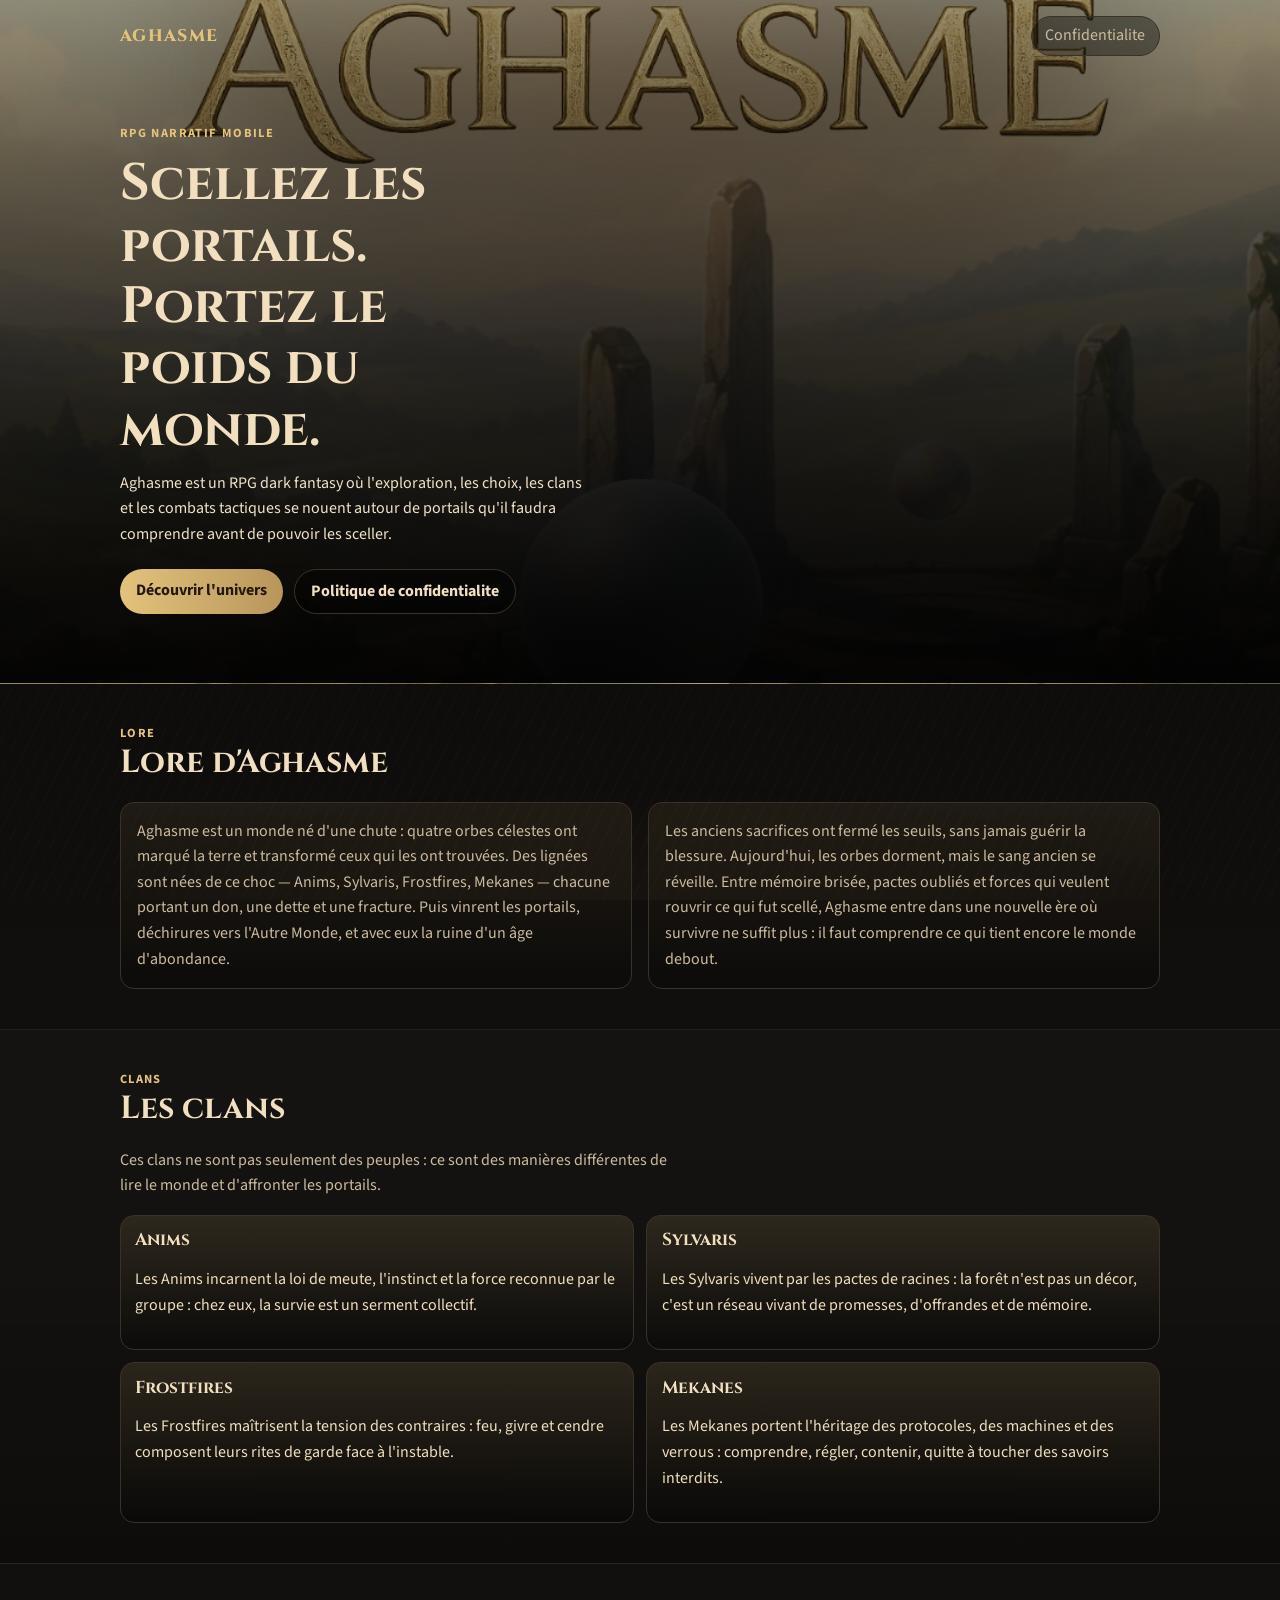
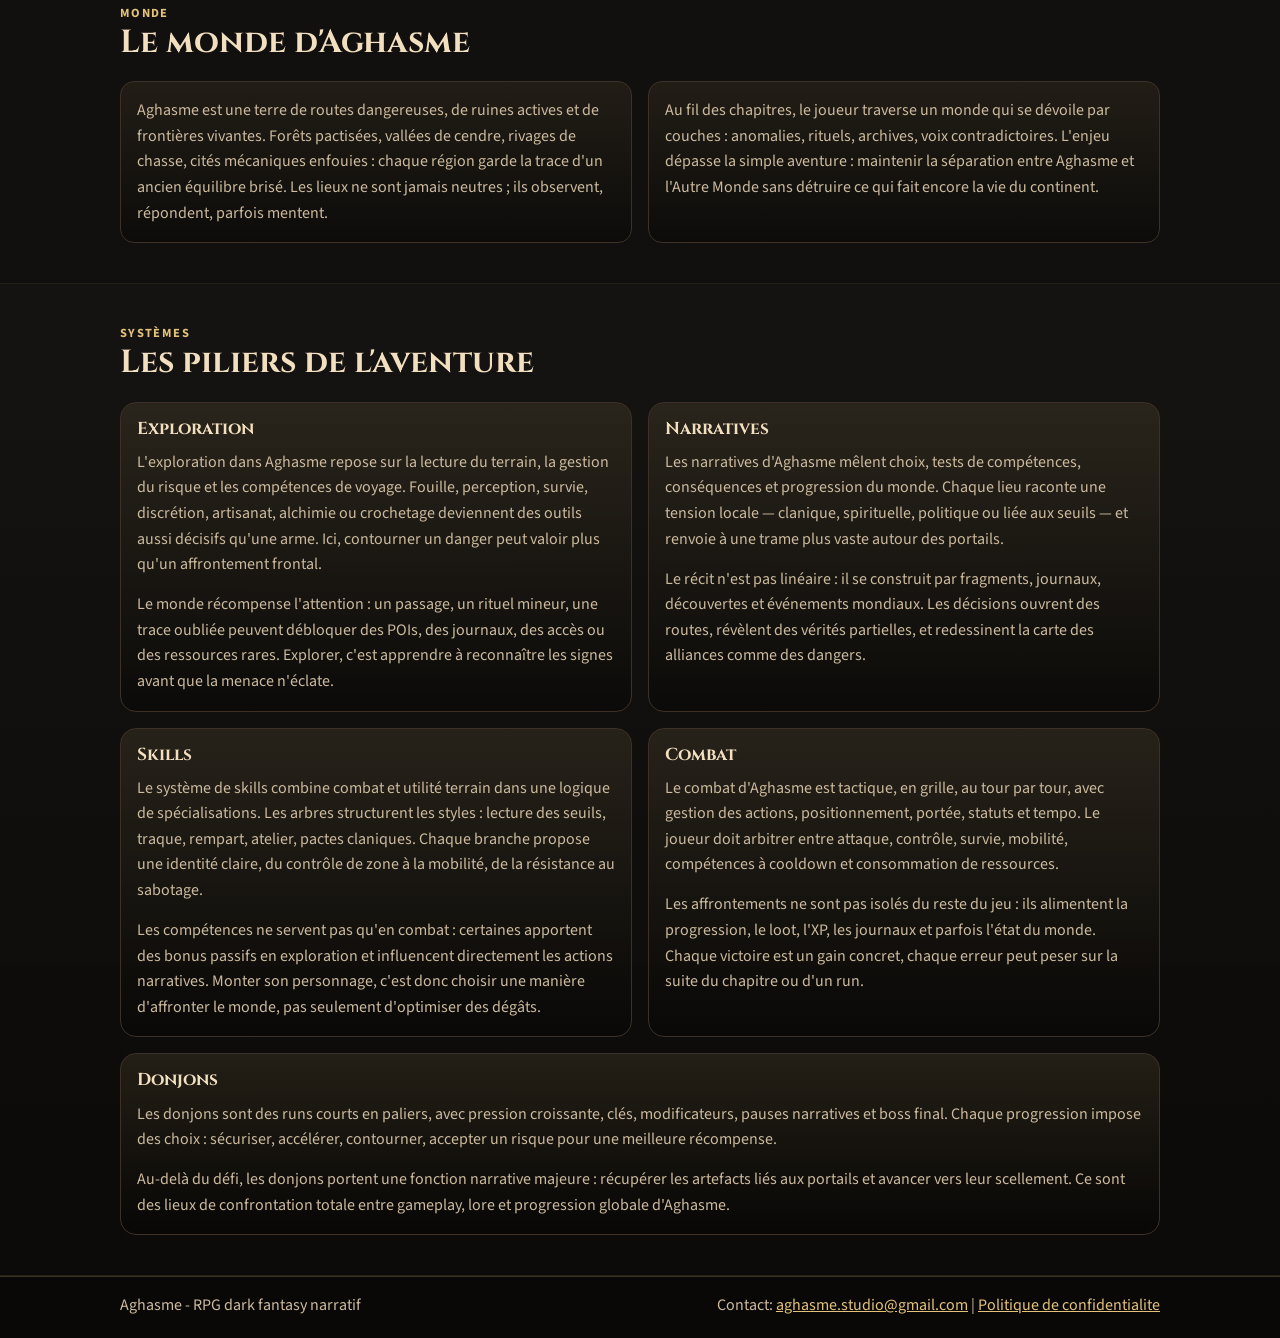
==== index.html @ 6c61577e "Integrate provided homepage lore" ====
<!doctype html>
<html lang="fr">
  <head>
    <meta charset="UTF-8" />
    <meta name="viewport" content="width=device-width, initial-scale=1.0" />
    <title>Aghasme - RPG dark fantasy narratif</title>
    <meta
      name="description"
      content="Aghasme est un RPG narratif dark fantasy sur mobile: exploration, combats tactiques, lore, donjons et portails a sceller."
    />
    <link rel="preconnect" href="https://fonts.googleapis.com" />
    <link rel="preconnect" href="https://fonts.gstatic.com" crossorigin />
    <link
      href="https://fonts.googleapis.com/css2?family=Cinzel:wght@500;700;800&family=Source+Sans+3:wght@400;600;700&display=swap"
      rel="stylesheet"
    />
    <link rel="stylesheet" href="./style.css" />
  </head>
  <body>
    <header class="hero">
      <div class="hero-overlay"></div>
      <nav class="top-nav wrapper">
        <a class="brand" href="./index.html">AGHASME</a>
        <a class="nav-link" href="./privacy.html">Confidentialite</a>
      </nav>

      <section class="hero-content wrapper">
        <p class="eyebrow">RPG narratif mobile</p>
        <h1>Scellez les portails. Portez le poids du monde.</h1>
        <p class="lead">
          Aghasme est un RPG dark fantasy où l'exploration, les choix, les clans et les combats
          tactiques se nouent autour de portails qu'il faudra comprendre avant de pouvoir les
          sceller.
        </p>
        <div class="hero-actions">
          <a class="btn btn-primary" href="#lore">Découvrir l'univers</a>
          <a class="btn btn-ghost" href="./privacy.html">Politique de confidentialite</a>
        </div>
      </section>
    </header>

    <main>
      <section class="section wrapper" id="lore">
        <div class="section-head">
          <p class="eyebrow">Lore</p>
          <h2>Lore d'Aghasme</h2>
        </div>
        <div class="prose-grid">
          <p>
            Aghasme est un monde né d'une chute : quatre orbes célestes ont marqué la terre et
            transformé ceux qui les ont trouvées. Des lignées sont nées de ce choc — Anims,
            Sylvaris, Frostfires, Mekanes — chacune portant un don, une dette et une fracture.
            Puis vinrent les portails, déchirures vers l'Autre Monde, et avec eux la ruine d'un
            âge d'abondance.
          </p>
          <p>
            Les anciens sacrifices ont fermé les seuils, sans jamais guérir la blessure.
            Aujourd'hui, les orbes dorment, mais le sang ancien se réveille. Entre mémoire brisée,
            pactes oubliés et forces qui veulent rouvrir ce qui fut scellé, Aghasme entre dans une
            nouvelle ère où survivre ne suffit plus : il faut comprendre ce qui tient encore le
            monde debout.
          </p>
        </div>
      </section>

      <section class="section section-alt">
        <div class="wrapper">
          <div class="section-head">
            <p class="eyebrow">Clans</p>
            <h2>Les clans</h2>
          </div>
          <p class="section-intro">
            Ces clans ne sont pas seulement des peuples : ce sont des manières différentes de lire
            le monde et d'affronter les portails.
          </p>
          <div class="lore-grid">
            <article>
              <h3>Anims</h3>
              <p>
                Les Anims incarnent la loi de meute, l'instinct et la force reconnue par le groupe
                : chez eux, la survie est un serment collectif.
              </p>
            </article>
            <article>
              <h3>Sylvaris</h3>
              <p>
                Les Sylvaris vivent par les pactes de racines : la forêt n'est pas un décor, c'est
                un réseau vivant de promesses, d'offrandes et de mémoire.
              </p>
            </article>
            <article>
              <h3>Frostfires</h3>
              <p>
                Les Frostfires maîtrisent la tension des contraires : feu, givre et cendre
                composent leurs rites de garde face à l'instable.
              </p>
            </article>
            <article>
              <h3>Mekanes</h3>
              <p>
                Les Mekanes portent l'héritage des protocoles, des machines et des verrous :
                comprendre, régler, contenir, quitte à toucher des savoirs interdits.
              </p>
            </article>
          </div>
        </div>
      </section>

      <section class="section wrapper">
        <div class="section-head">
          <p class="eyebrow">Monde</p>
          <h2>Le monde d'Aghasme</h2>
        </div>
        <div class="prose-grid">
          <p>
            Aghasme est une terre de routes dangereuses, de ruines actives et de frontières
            vivantes. Forêts pactisées, vallées de cendre, rivages de chasse, cités mécaniques
            enfouies : chaque région garde la trace d'un ancien équilibre brisé. Les lieux ne sont
            jamais neutres ; ils observent, répondent, parfois mentent.
          </p>
          <p>
            Au fil des chapitres, le joueur traverse un monde qui se dévoile par couches :
            anomalies, rituels, archives, voix contradictoires. L'enjeu dépasse la simple
            aventure : maintenir la séparation entre Aghasme et l'Autre Monde sans détruire ce qui
            fait encore la vie du continent.
          </p>
        </div>
      </section>

      <section class="section section-alt">
        <div class="wrapper">
          <div class="section-head">
            <p class="eyebrow">Systèmes</p>
            <h2>Les piliers de l'aventure</h2>
          </div>
          <div class="feature-grid">
            <article class="feature-card">
              <h3>Exploration</h3>
              <p>
                L'exploration dans Aghasme repose sur la lecture du terrain, la gestion du risque
                et les compétences de voyage. Fouille, perception, survie, discrétion, artisanat,
                alchimie ou crochetage deviennent des outils aussi décisifs qu'une arme. Ici,
                contourner un danger peut valoir plus qu'un affrontement frontal.
              </p>
              <p>
                Le monde récompense l'attention : un passage, un rituel mineur, une trace oubliée
                peuvent débloquer des POIs, des journaux, des accès ou des ressources rares.
                Explorer, c'est apprendre à reconnaître les signes avant que la menace n'éclate.
              </p>
            </article>
            <article class="feature-card">
              <h3>Narratives</h3>
              <p>
                Les narratives d'Aghasme mêlent choix, tests de compétences, conséquences et
                progression du monde. Chaque lieu raconte une tension locale — clanique,
                spirituelle, politique ou liée aux seuils — et renvoie à une trame plus vaste
                autour des portails.
              </p>
              <p>
                Le récit n'est pas linéaire : il se construit par fragments, journaux, découvertes
                et événements mondiaux. Les décisions ouvrent des routes, révèlent des vérités
                partielles, et redessinent la carte des alliances comme des dangers.
              </p>
            </article>
            <article class="feature-card">
              <h3>Skills</h3>
              <p>
                Le système de skills combine combat et utilité terrain dans une logique de
                spécialisations. Les arbres structurent les styles : lecture des seuils, traque,
                rempart, atelier, pactes claniques. Chaque branche propose une identité claire, du
                contrôle de zone à la mobilité, de la résistance au sabotage.
              </p>
              <p>
                Les compétences ne servent pas qu'en combat : certaines apportent des bonus passifs
                en exploration et influencent directement les actions narratives. Monter son
                personnage, c'est donc choisir une manière d'affronter le monde, pas seulement
                d'optimiser des dégâts.
              </p>
            </article>
            <article class="feature-card">
              <h3>Combat</h3>
              <p>
                Le combat d'Aghasme est tactique, en grille, au tour par tour, avec gestion des
                actions, positionnement, portée, statuts et tempo. Le joueur doit arbitrer entre
                attaque, contrôle, survie, mobilité, compétences à cooldown et consommation de
                ressources.
              </p>
              <p>
                Les affrontements ne sont pas isolés du reste du jeu : ils alimentent la
                progression, le loot, l'XP, les journaux et parfois l'état du monde. Chaque
                victoire est un gain concret, chaque erreur peut peser sur la suite du chapitre ou
                d'un run.
              </p>
            </article>
            <article class="feature-card feature-card-wide">
              <h3>Donjons</h3>
              <p>
                Les donjons sont des runs courts en paliers, avec pression croissante, clés,
                modificateurs, pauses narratives et boss final. Chaque progression impose des choix
                : sécuriser, accélérer, contourner, accepter un risque pour une meilleure
                récompense.
              </p>
              <p>
                Au-delà du défi, les donjons portent une fonction narrative majeure : récupérer les
                artefacts liés aux portails et avancer vers leur scellement. Ce sont des lieux de
                confrontation totale entre gameplay, lore et progression globale d'Aghasme.
              </p>
            </article>
          </div>
        </div>
      </section>
    </main>

    <footer class="footer">
      <div class="wrapper footer-content">
        <p>Aghasme - RPG dark fantasy narratif</p>
        <p>
          Contact: <a href="mailto:aghasme.studio@gmail.com">aghasme.studio@gmail.com</a>
          <span aria-hidden="true"> | </span>
          <a href="./privacy.html">Politique de confidentialite</a>
        </p>
      </div>
    </footer>
  </body>
</html>
---- style.css ----
:root {
  --bg: #080706;
  --bg-soft: #13110f;
  --bg-deep: #0f0d0b;
  --surface: #171411;
  --line: #3d3127;
  --text: #f2dfbf;
  --text-soft: #ccbb9f;
  --gold: #e3c27b;
  --gold-soft: #b8965b;
  --border-parchment: #8a7150;
  --legal-link: #5d4227;
  --parchment: #e6d2ac;
  --parchment-ink: #281f16;
  --maxw: 1040px;
}

* {
  box-sizing: border-box;
}

html,
body {
  margin: 0;
  padding: 0;
}

body {
  font-family: "Source Sans 3", "Segoe UI", sans-serif;
  color: var(--text);
  background: linear-gradient(180deg, var(--bg) 0%, var(--bg-soft) 42%, var(--bg-deep) 100%);
  line-height: 1.6;
}

body::before {
  content: "";
  position: fixed;
  inset: 0;
  z-index: -1;
  background:
    radial-gradient(900px 420px at 10% -10%, rgba(227, 194, 123, 0.13), transparent 60%),
    radial-gradient(1200px 500px at 50% 120%, rgba(112, 79, 44, 0.2), transparent 60%),
    repeating-linear-gradient(
      116deg,
      rgba(255, 255, 255, 0.018) 0,
      rgba(255, 255, 255, 0.018) 1px,
      transparent 1px,
      transparent 13px
    );
}

.wrapper {
  width: min(var(--maxw), calc(100% - 2rem));
  margin: 0 auto;
}

.hero {
  position: relative;
  min-height: 76vh;
  display: grid;
  align-content: start;
  overflow: hidden;
  border-bottom: 1px solid rgba(227, 194, 123, 0.22);
  background-color: var(--bg-soft);
  background:
    linear-gradient(180deg, rgba(4, 3, 3, 0.36), rgba(8, 6, 5, 0.9)),
    url("./assets/welcome.jpg") center / cover no-repeat;
}

.hero-overlay {
  position: absolute;
  inset: 0;
  pointer-events: none;
  background: linear-gradient(180deg, rgba(0, 0, 0, 0.05), rgba(0, 0, 0, 0.82));
}

.top-nav {
  position: relative;
  z-index: 1;
  display: flex;
  justify-content: space-between;
  align-items: center;
  padding: 1rem 0;
}

.brand {
  font-family: "Cinzel", Georgia, serif;
  font-weight: 800;
  letter-spacing: 0.08em;
  color: var(--gold);
  text-decoration: none;
  font-size: 1.05rem;
}

.nav-link {
  color: var(--text-soft);
  text-decoration: none;
  border: 1px solid var(--line);
  border-radius: 999px;
  padding: 0.4rem 0.85rem;
  background: rgba(0, 0, 0, 0.36);
}

.nav-link:hover {
  border-color: var(--gold-soft);
  color: var(--text);
}

.hero-content {
  position: relative;
  z-index: 1;
  padding: 3.2rem 0 4rem;
  animation: rise 620ms ease-out both;
}

.eyebrow {
  margin: 0;
  text-transform: uppercase;
  letter-spacing: 0.11em;
  font-weight: 700;
  color: var(--gold);
  font-size: 0.78rem;
}

h1,
h2,
h3 {
  font-family: "Cinzel", Georgia, serif;
  line-height: 1.2;
  margin: 0 0 0.65rem;
}

h1 {
  margin-top: 0.6rem;
  font-size: clamp(1.8rem, 5.2vw, 3.2rem);
  max-width: 13ch;
}

h2 {
  font-size: clamp(1.25rem, 3.5vw, 2rem);
}

h3 {
  font-size: 1.08rem;
}

.lead {
  color: #f1e2c8;
  max-width: 58ch;
  margin: 0;
}

.hero-actions {
  margin-top: 1.35rem;
  display: flex;
  flex-wrap: wrap;
  gap: 0.7rem;
}

.btn {
  display: inline-block;
  text-decoration: none;
  border-radius: 999px;
  padding: 0.55rem 1rem;
  font-weight: 700;
}

.btn-primary {
  background: linear-gradient(90deg, var(--gold), var(--gold-soft));
  color: #23180d;
}

.btn-ghost {
  border: 1px solid var(--line);
  color: var(--text);
  background: rgba(0, 0, 0, 0.38);
}

.section {
  padding: 2.5rem 0;
}

.section-alt {
  background: linear-gradient(180deg, rgba(255, 255, 255, 0.02), rgba(0, 0, 0, 0.2));
  border-block: 1px solid rgba(227, 194, 123, 0.1);
}

.section-head {
  margin-bottom: 1.2rem;
}

.section-intro,
.prose-grid p,
.feature-card p,
.single-text {
  margin: 0;
  color: var(--text-soft);
}

.section-intro {
  max-width: 70ch;
  margin-bottom: 1rem;
}

.prose-grid {
  display: grid;
  grid-template-columns: repeat(2, minmax(0, 1fr));
  gap: 1rem;
}

.prose-grid p {
  border: 1px solid var(--line);
  border-radius: 14px;
  background: linear-gradient(180deg, rgba(227, 194, 123, 0.08), rgba(0, 0, 0, 0.24));
  padding: 1rem;
}

.cards {
  display: grid;
  grid-template-columns: repeat(2, minmax(0, 1fr));
  gap: 0.8rem;
}

.card {
  border: 1px solid var(--border-parchment);
  border-radius: 14px;
  background: linear-gradient(180deg, #efdfbe 0%, #dcc59f 100%);
  color: var(--parchment-ink);
  padding: 0.9rem;
  box-shadow: 0 9px 22px rgba(0, 0, 0, 0.35);
}

.card h3 {
  color: #2d2218;
}

.card p {
  margin: 0;
  color: #3f3023;
}

.card-media {
  width: 100%;
  height: 190px;
  object-fit: cover;
  border-radius: 10px;
  margin-bottom: 0.8rem;
  border: 1px solid rgba(70, 45, 24, 0.42);
  background: #1b1714;
}

.icon-frame {
  object-fit: contain;
  padding: 1.2rem;
}

.lore-grid {
  display: grid;
  grid-template-columns: repeat(2, minmax(0, 1fr));
  gap: 0.8rem;
}

.lore-grid article {
  border: 1px solid var(--line);
  border-radius: 14px;
  background: linear-gradient(180deg, rgba(227, 194, 123, 0.12), rgba(0, 0, 0, 0.3));
  padding: 0.9rem;
}

.feature-grid {
  display: grid;
  grid-template-columns: repeat(2, minmax(0, 1fr));
  gap: 1rem;
}

.feature-card {
  border: 1px solid var(--line);
  border-radius: 16px;
  background: linear-gradient(180deg, rgba(227, 194, 123, 0.1), rgba(0, 0, 0, 0.32));
  padding: 1rem;
}

.feature-card p + p {
  margin-top: 0.9rem;
}

.feature-card-wide {
  grid-column: 1 / -1;
}

.footer {
  border-top: 1px solid rgba(227, 194, 123, 0.22);
  background: rgba(0, 0, 0, 0.38);
}

.footer-content {
  padding: 1rem 0 1.2rem;
  display: flex;
  justify-content: space-between;
  gap: 1rem;
  flex-wrap: wrap;
}

.footer p {
  margin: 0;
  color: var(--text-soft);
}

.footer a {
  color: var(--gold);
}

.small-header {
  border-bottom: 1px solid rgba(227, 194, 123, 0.22);
  background: rgba(0, 0, 0, 0.3);
}

.legal {
  padding: 2.2rem 0 3rem;
  max-width: 860px;
}

.legal h1 {
  max-width: none;
  margin-bottom: 0.25rem;
}

.legal-date {
  color: var(--text-soft);
  margin: 0 0 1.2rem;
}

.legal section {
  border: 1px solid var(--border-parchment);
  border-radius: 12px;
  background: linear-gradient(180deg, #efdfbe 0%, #dcc59f 100%);
  padding: 0.85rem 0.9rem;
  margin-bottom: 0.75rem;
}

.legal h2,
.legal p,
.legal li {
  color: var(--parchment-ink);
}

.legal a {
  color: var(--legal-link);
}

@keyframes rise {
  from {
    opacity: 0;
    transform: translateY(12px);
  }
  to {
    opacity: 1;
    transform: translateY(0);
  }
}

@media (max-width: 840px) {
  .cards,
  .lore-grid,
  .prose-grid,
  .feature-grid {
    grid-template-columns: 1fr;
  }

  .feature-card-wide {
    grid-column: auto;
  }

  .card-media {
    height: 220px;
  }
}
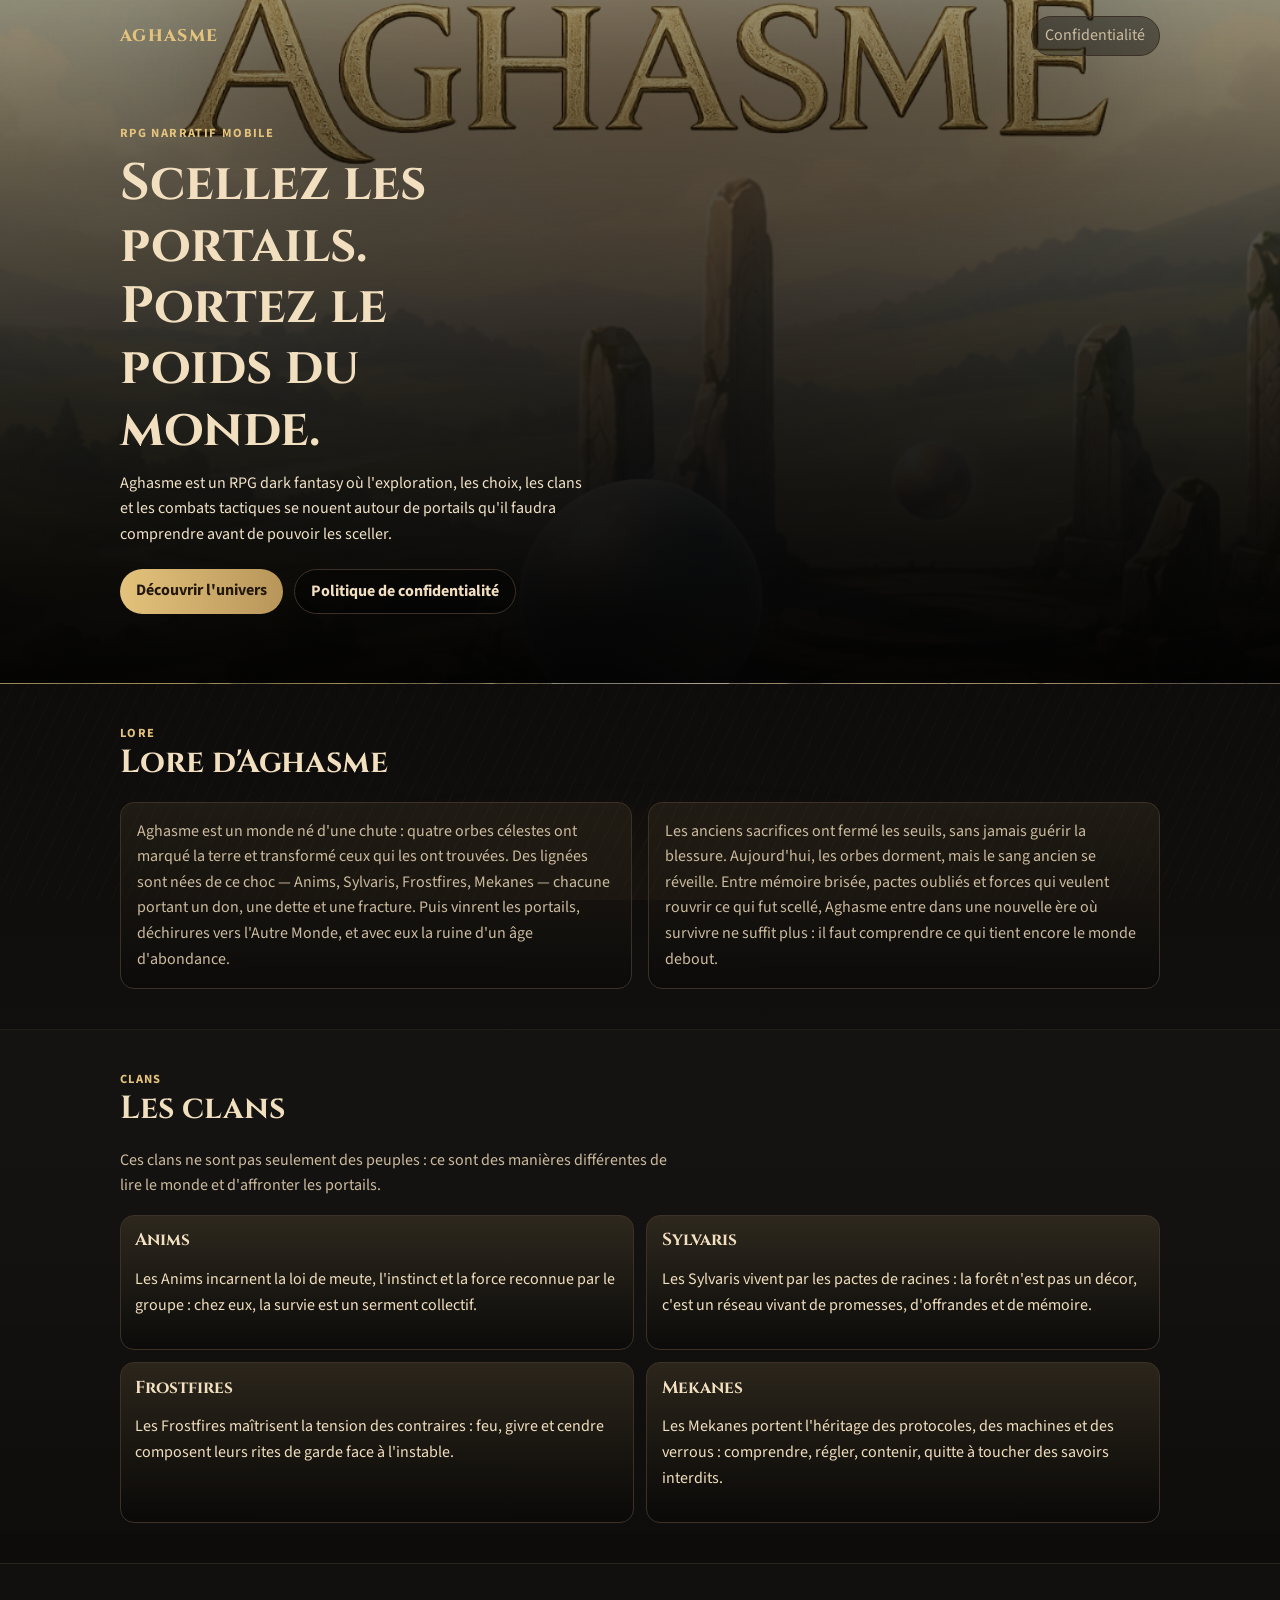
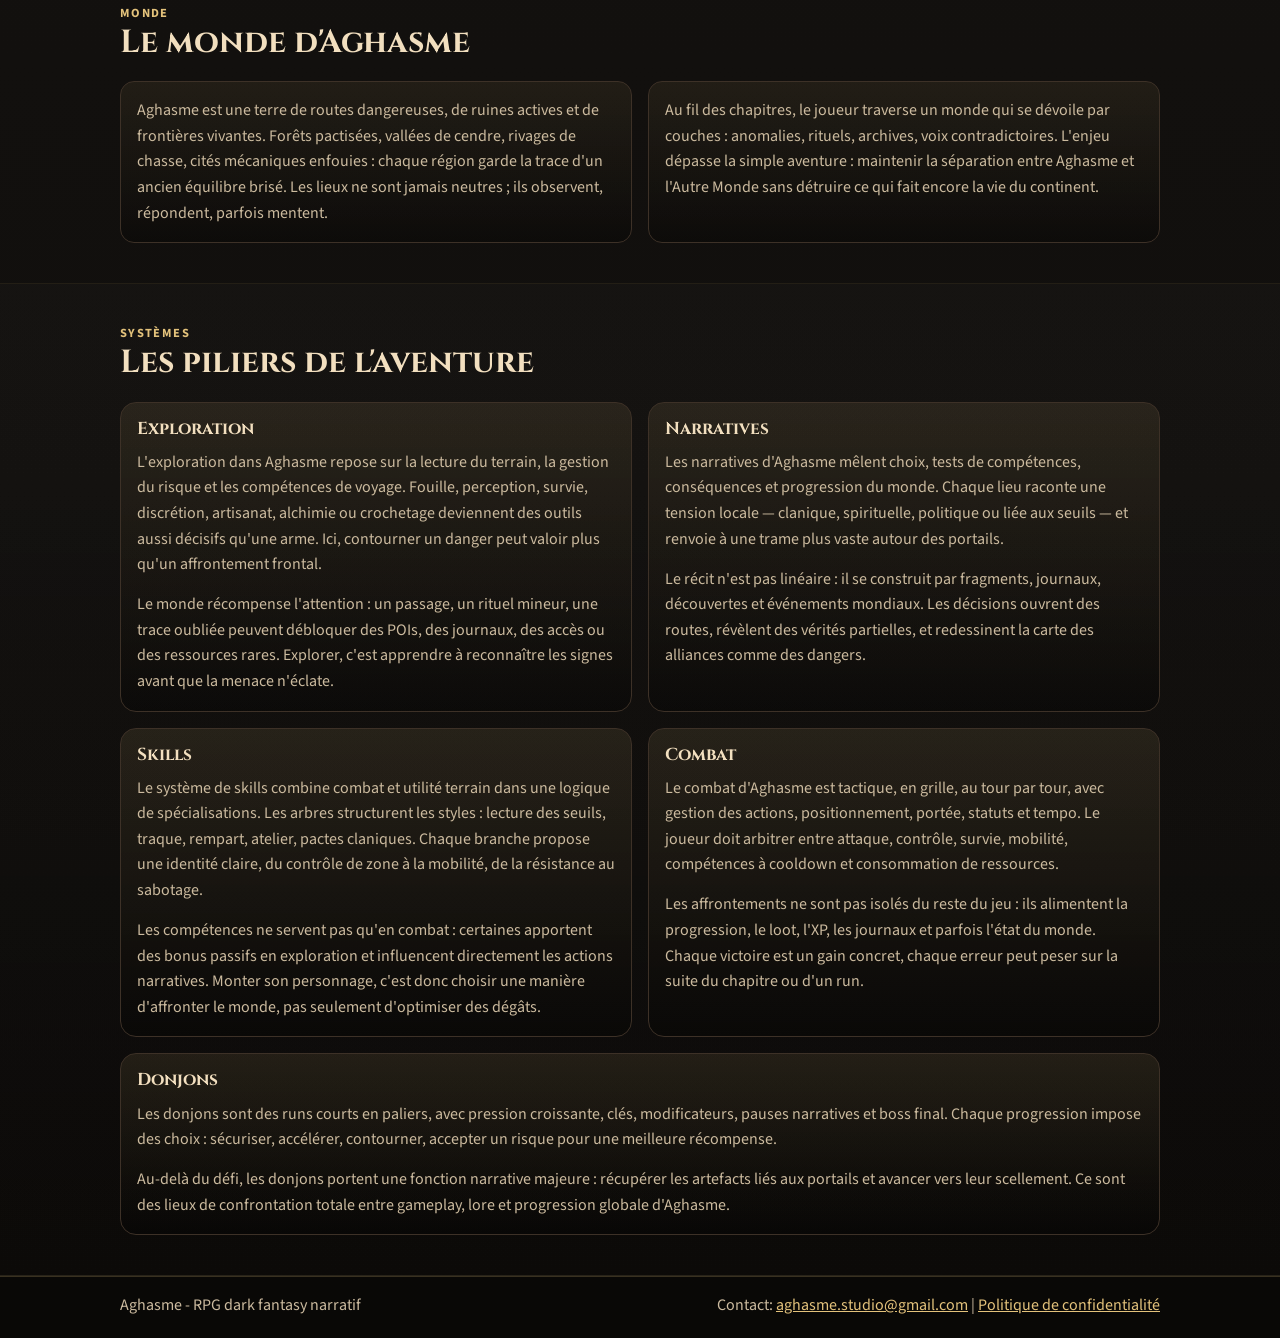
==== commit 913333a1: "Polish homepage French accents" ====
--- a/index.html
+++ b/index.html
@@ -21,7 +21,7 @@
       <div class="hero-overlay"></div>
       <nav class="top-nav wrapper">
         <a class="brand" href="./index.html">AGHASME</a>
-        <a class="nav-link" href="./privacy.html">Confidentialite</a>
+        <a class="nav-link" href="./privacy.html">Confidentialité</a>
       </nav>
 
       <section class="hero-content wrapper">
@@ -34,7 +34,7 @@
         </p>
         <div class="hero-actions">
           <a class="btn btn-primary" href="#lore">Découvrir l'univers</a>
-          <a class="btn btn-ghost" href="./privacy.html">Politique de confidentialite</a>
+          <a class="btn btn-ghost" href="./privacy.html">Politique de confidentialité</a>
         </div>
       </section>
     </header>
@@ -217,7 +217,7 @@
         <p>
           Contact: <a href="mailto:aghasme.studio@gmail.com">aghasme.studio@gmail.com</a>
           <span aria-hidden="true"> | </span>
-          <a href="./privacy.html">Politique de confidentialite</a>
+          <a href="./privacy.html">Politique de confidentialité</a>
         </p>
       </div>
     </footer>
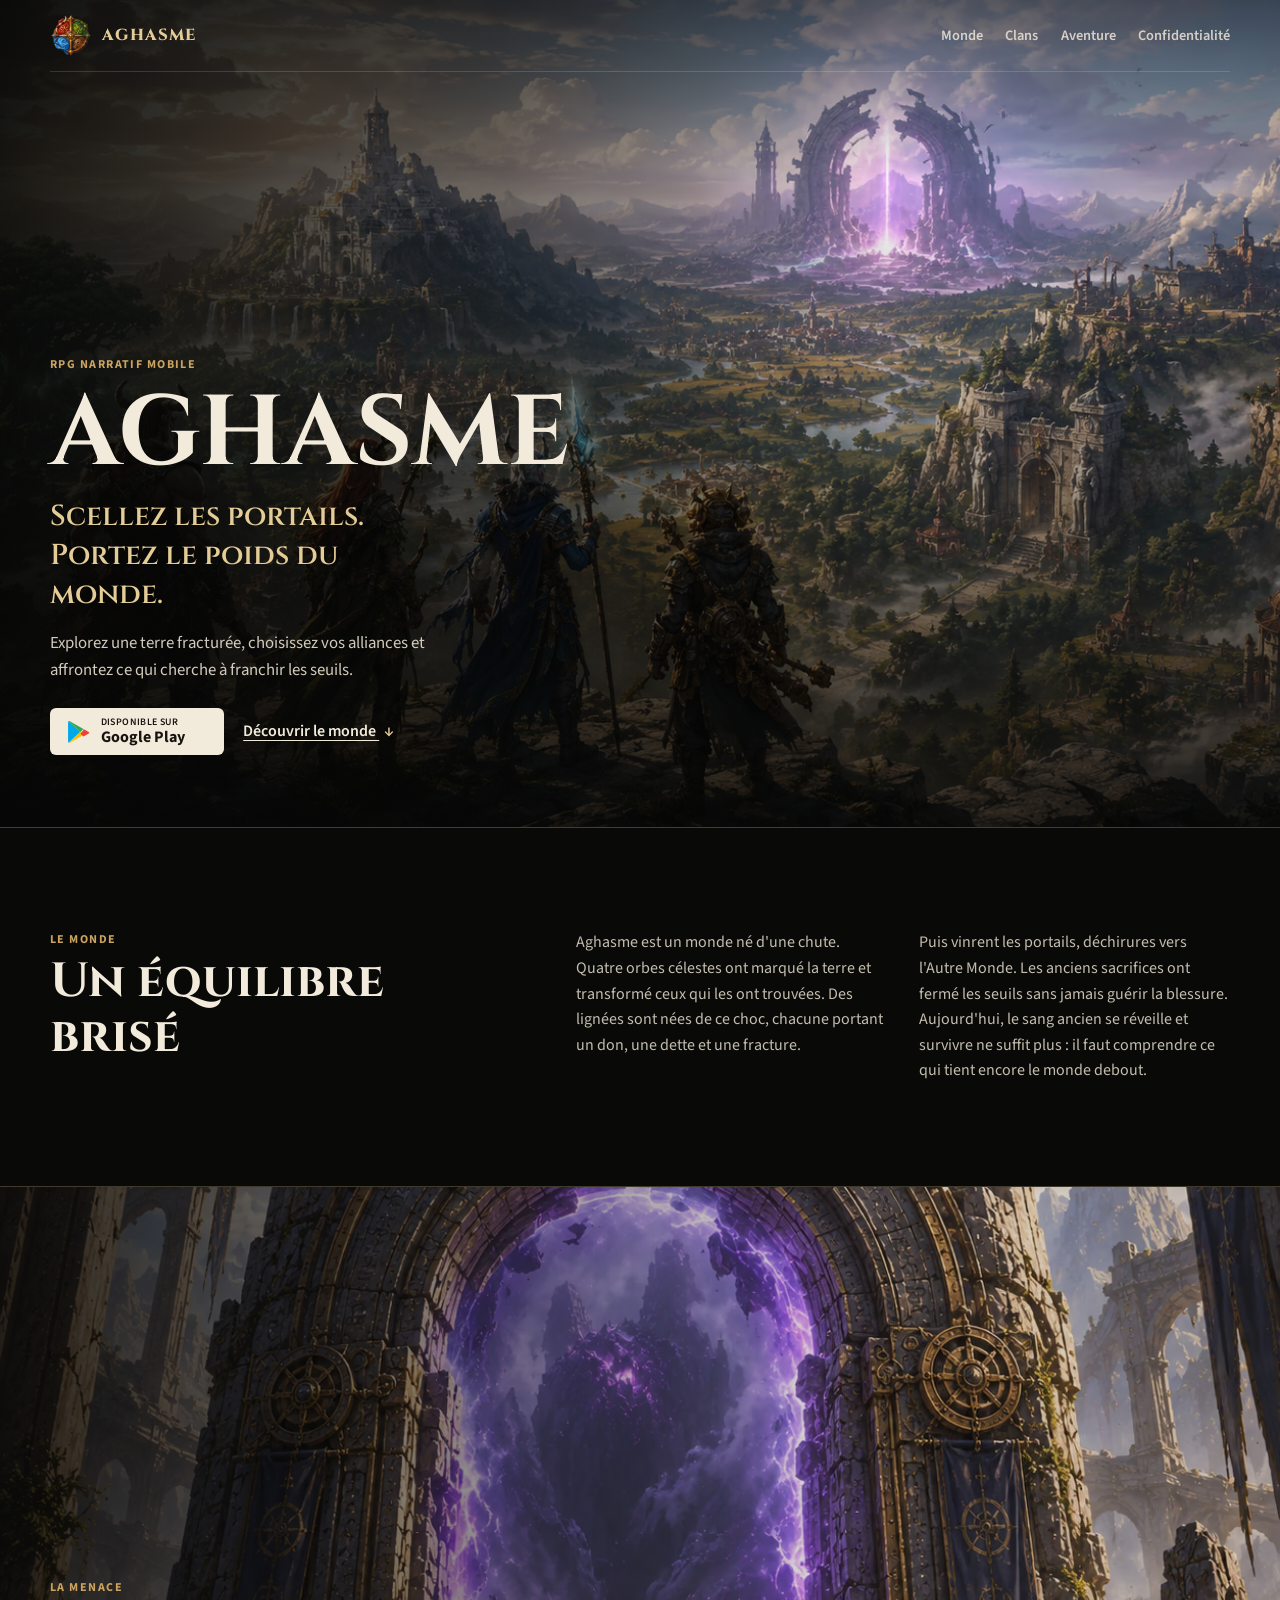
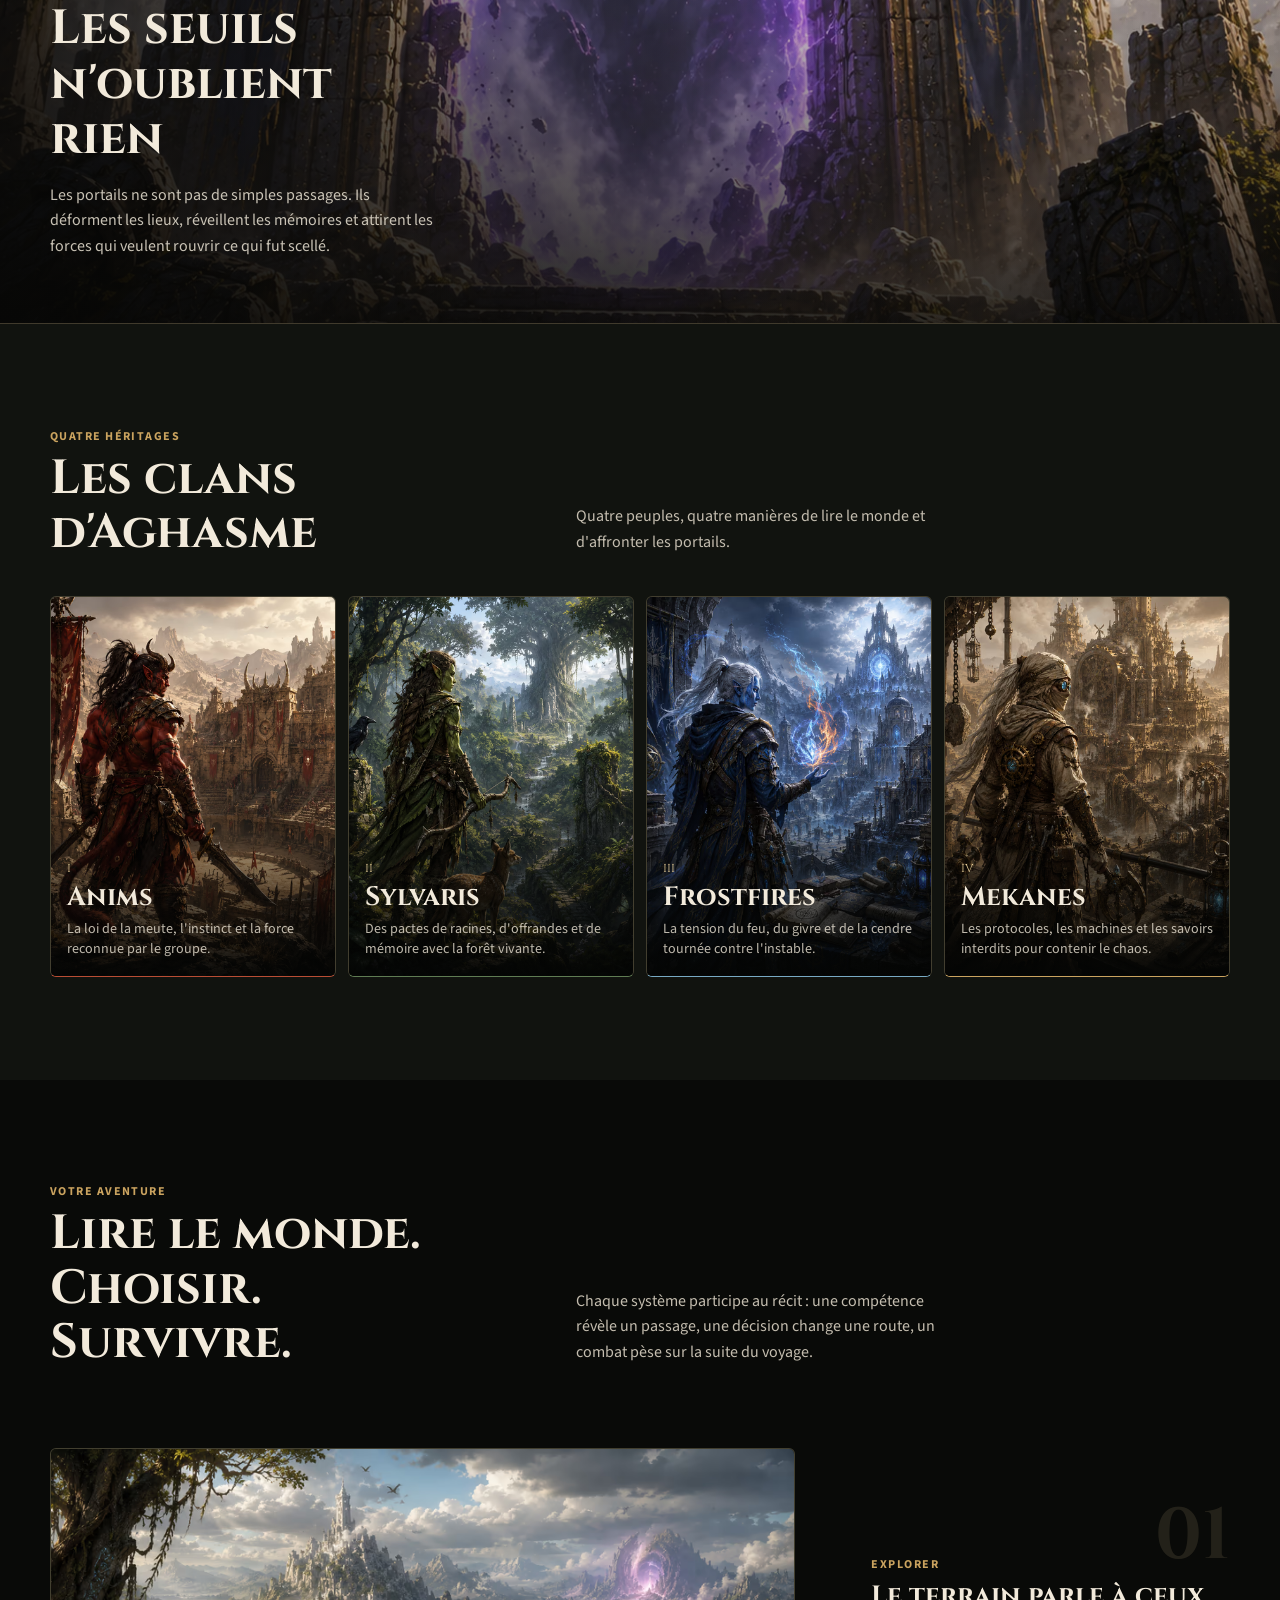
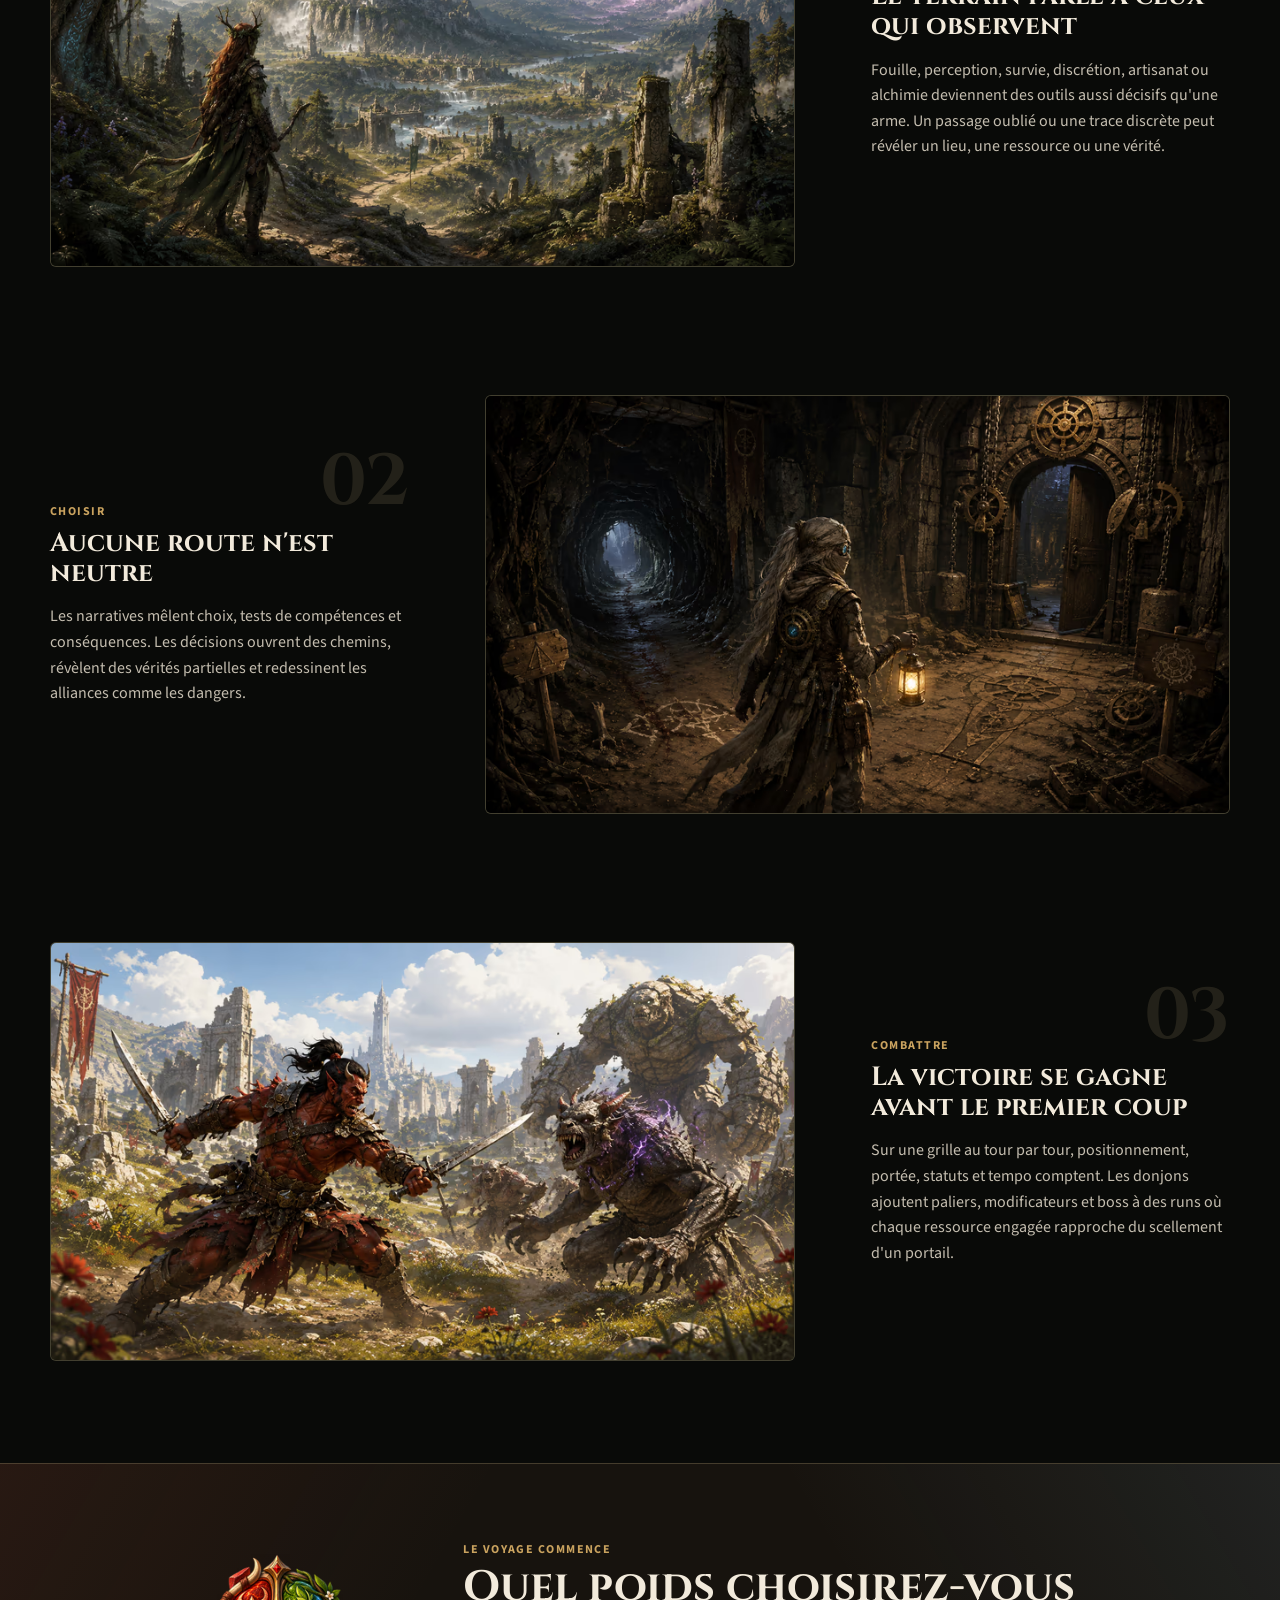
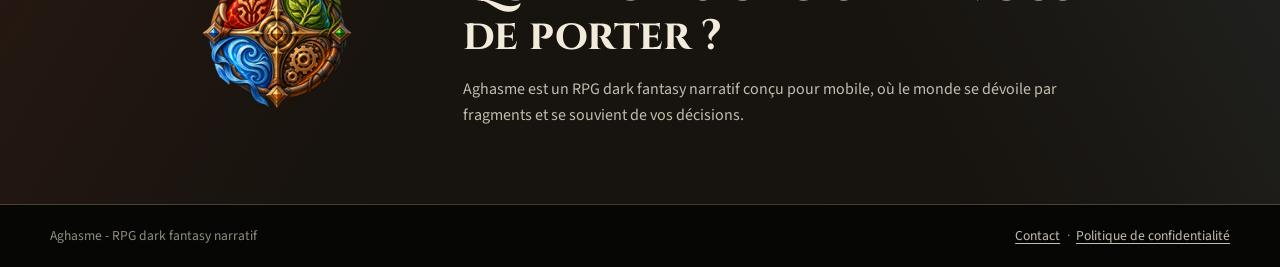
==== commit a169029d: "Review website and visuals" ====
--- a/index.html
+++ b/index.html
@@ -4,208 +4,201 @@
     <meta charset="UTF-8" />
     <meta name="viewport" content="width=device-width, initial-scale=1.0" />
     <title>Aghasme - RPG dark fantasy narratif</title>
-    <meta
-      name="description"
-      content="Aghasme est un RPG narratif dark fantasy sur mobile: exploration, combats tactiques, lore, donjons et portails a sceller."
-    />
+    <meta name="description" content="Aghasme est un RPG narratif dark fantasy sur mobile : exploration, choix, clans, combats tactiques et portails à sceller." />
+    <link rel="icon" href="./assets/favicon.ico" sizes="any" />
     <link rel="preconnect" href="https://fonts.googleapis.com" />
     <link rel="preconnect" href="https://fonts.gstatic.com" crossorigin />
-    <link
-      href="https://fonts.googleapis.com/css2?family=Cinzel:wght@500;700;800&family=Source+Sans+3:wght@400;600;700&display=swap"
-      rel="stylesheet"
-    />
+    <link href="https://fonts.googleapis.com/css2?family=Cinzel:wght@500;600;700;800&family=Source+Sans+3:wght@400;500;600;700&display=swap" rel="stylesheet" />
     <link rel="stylesheet" href="./style.css" />
   </head>
   <body>
-    <header class="hero">
-      <div class="hero-overlay"></div>
-      <nav class="top-nav wrapper">
-        <a class="brand" href="./index.html">AGHASME</a>
-        <a class="nav-link" href="./privacy.html">Confidentialité</a>
+    <header class="hero" id="accueil">
+      <picture class="hero-media" aria-hidden="true">
+        <source media="(max-width: 680px)" type="image/avif" srcset="./assets/responsive/welcome-540.avif 540w, ./assets/responsive/welcome-1085.avif 1085w" sizes="100vw" />
+        <source media="(max-width: 680px)" type="image/webp" srcset="./assets/responsive/welcome-540.webp 540w, ./assets/responsive/welcome-1085.webp 1085w" sizes="100vw" />
+        <source type="image/avif" srcset="./assets/responsive/adventure-begins-960.avif 960w, ./assets/responsive/adventure-begins-1831.avif 1831w" sizes="100vw" />
+        <source type="image/webp" srcset="./assets/responsive/adventure-begins-960.webp 960w, ./assets/responsive/adventure-begins-1831.webp 1831w" sizes="100vw" />
+        <img src="./assets/adventure-begins.png" alt="" width="1831" height="859" fetchpriority="high" decoding="async" />
+      </picture>
+      <div class="hero-shade"></div>
+
+      <nav class="top-nav wrapper" aria-label="Navigation principale">
+        <a class="brand" href="#accueil" aria-label="Aghasme, accueil">
+          <picture>
+            <source type="image/avif" srcset="./assets/responsive/icon-96.avif" />
+            <source type="image/webp" srcset="./assets/responsive/icon-96.webp" />
+            <img src="./assets/icon.png" alt="" width="42" height="42" />
+          </picture>
+          <span>AGHASME</span>
+        </a>
+        <div class="nav-links">
+          <a href="#monde">Monde</a>
+          <a href="#clans">Clans</a>
+          <a href="#aventure">Aventure</a>
+          <a href="./privacy.html">Confidentialité</a>
+        </div>
       </nav>
 
-      <section class="hero-content wrapper">
+      <div class="hero-content wrapper">
         <p class="eyebrow">RPG narratif mobile</p>
-        <h1>Scellez les portails. Portez le poids du monde.</h1>
-        <p class="lead">
-          Aghasme est un RPG dark fantasy où l'exploration, les choix, les clans et les combats
-          tactiques se nouent autour de portails qu'il faudra comprendre avant de pouvoir les
-          sceller.
-        </p>
+        <h1>Aghasme</h1>
+        <p class="hero-tagline">Scellez les portails.<br />Portez le poids du monde.</p>
+        <p class="lead">Explorez une terre fracturée, choisissez vos alliances et affrontez ce qui cherche à franchir les seuils.</p>
         <div class="hero-actions">
-          <a class="btn btn-primary" href="#lore">Découvrir l'univers</a>
-          <a class="btn btn-ghost" href="./privacy.html">Politique de confidentialité</a>
-        </div>
-      </section>
+          <a
+            class="btn btn-store"
+            href="https://play.google.com/store/apps/details?id=com.aghasme.game"
+            target="_blank"
+            rel="noopener noreferrer"
+            aria-label="Télécharger Aghasme sur Google Play"
+          >
+            <img src="./assets/google-play.svg" alt="" width="24" height="24" />
+            <span class="store-copy">
+              <span class="store-kicker">Disponible sur</span>
+              <span class="store-name">Google Play</span>
+            </span>
+          </a>
+          <a class="text-link" href="#monde">Découvrir le monde <span aria-hidden="true">↓</span></a>
+        </div>
+      </div>
     </header>
 
     <main>
-      <section class="section wrapper" id="lore">
-        <div class="section-head">
-          <p class="eyebrow">Lore</p>
-          <h2>Lore d'Aghasme</h2>
-        </div>
-        <div class="prose-grid">
-          <p>
-            Aghasme est un monde né d'une chute : quatre orbes célestes ont marqué la terre et
-            transformé ceux qui les ont trouvées. Des lignées sont nées de ce choc — Anims,
-            Sylvaris, Frostfires, Mekanes — chacune portant un don, une dette et une fracture.
-            Puis vinrent les portails, déchirures vers l'Autre Monde, et avec eux la ruine d'un
-            âge d'abondance.
-          </p>
-          <p>
-            Les anciens sacrifices ont fermé les seuils, sans jamais guérir la blessure.
-            Aujourd'hui, les orbes dorment, mais le sang ancien se réveille. Entre mémoire brisée,
-            pactes oubliés et forces qui veulent rouvrir ce qui fut scellé, Aghasme entre dans une
-            nouvelle ère où survivre ne suffit plus : il faut comprendre ce qui tient encore le
-            monde debout.
-          </p>
-        </div>
-      </section>
-
-      <section class="section section-alt">
+      <section class="world-intro section" id="monde">
+        <div class="wrapper intro-layout">
+          <div class="section-heading">
+            <p class="eyebrow">Le monde</p>
+            <h2>Un équilibre brisé</h2>
+          </div>
+          <div class="intro-copy">
+            <p>Aghasme est un monde né d'une chute. Quatre orbes célestes ont marqué la terre et transformé ceux qui les ont trouvées. Des lignées sont nées de ce choc, chacune portant un don, une dette et une fracture.</p>
+            <p>Puis vinrent les portails, déchirures vers l'Autre Monde. Les anciens sacrifices ont fermé les seuils sans jamais guérir la blessure. Aujourd'hui, le sang ancien se réveille et survivre ne suffit plus : il faut comprendre ce qui tient encore le monde debout.</p>
+          </div>
+        </div>
+      </section>
+
+      <section class="portal-feature" aria-labelledby="portal-title">
+        <picture class="portal-media">
+          <source type="image/avif" srcset="./assets/responsive/portals-640.avif 640w, ./assets/responsive/portals-1254.avif 1254w" sizes="(max-width: 760px) 100vw, 1180px" />
+          <source type="image/webp" srcset="./assets/responsive/portals-640.webp 640w, ./assets/responsive/portals-1254.webp 1254w" sizes="(max-width: 760px) 100vw, 1180px" />
+          <img src="./assets/portals.png" alt="Un portail violet monumental s'ouvre au milieu de ruines anciennes" width="1254" height="1254" loading="lazy" decoding="async" />
+        </picture>
+        <div class="portal-copy wrapper">
+          <p class="eyebrow">La menace</p>
+          <h2 id="portal-title">Les seuils n'oublient rien</h2>
+          <p>Les portails ne sont pas de simples passages. Ils déforment les lieux, réveillent les mémoires et attirent les forces qui veulent rouvrir ce qui fut scellé.</p>
+        </div>
+      </section>
+
+      <section class="clans-section section" id="clans">
         <div class="wrapper">
-          <div class="section-head">
-            <p class="eyebrow">Clans</p>
-            <h2>Les clans</h2>
-          </div>
-          <p class="section-intro">
-            Ces clans ne sont pas seulement des peuples : ce sont des manières différentes de lire
-            le monde et d'affronter les portails.
-          </p>
-          <div class="lore-grid">
-            <article>
-              <h3>Anims</h3>
-              <p>
-                Les Anims incarnent la loi de meute, l'instinct et la force reconnue par le groupe
-                : chez eux, la survie est un serment collectif.
-              </p>
-            </article>
-            <article>
-              <h3>Sylvaris</h3>
-              <p>
-                Les Sylvaris vivent par les pactes de racines : la forêt n'est pas un décor, c'est
-                un réseau vivant de promesses, d'offrandes et de mémoire.
-              </p>
-            </article>
-            <article>
-              <h3>Frostfires</h3>
-              <p>
-                Les Frostfires maîtrisent la tension des contraires : feu, givre et cendre
-                composent leurs rites de garde face à l'instable.
-              </p>
-            </article>
-            <article>
-              <h3>Mekanes</h3>
-              <p>
-                Les Mekanes portent l'héritage des protocoles, des machines et des verrous :
-                comprendre, régler, contenir, quitte à toucher des savoirs interdits.
-              </p>
-            </article>
-          </div>
-        </div>
-      </section>
-
-      <section class="section wrapper">
-        <div class="section-head">
-          <p class="eyebrow">Monde</p>
-          <h2>Le monde d'Aghasme</h2>
-        </div>
-        <div class="prose-grid">
-          <p>
-            Aghasme est une terre de routes dangereuses, de ruines actives et de frontières
-            vivantes. Forêts pactisées, vallées de cendre, rivages de chasse, cités mécaniques
-            enfouies : chaque région garde la trace d'un ancien équilibre brisé. Les lieux ne sont
-            jamais neutres ; ils observent, répondent, parfois mentent.
-          </p>
-          <p>
-            Au fil des chapitres, le joueur traverse un monde qui se dévoile par couches :
-            anomalies, rituels, archives, voix contradictoires. L'enjeu dépasse la simple
-            aventure : maintenir la séparation entre Aghasme et l'Autre Monde sans détruire ce qui
-            fait encore la vie du continent.
-          </p>
-        </div>
-      </section>
-
-      <section class="section section-alt">
-        <div class="wrapper">
-          <div class="section-head">
-            <p class="eyebrow">Systèmes</p>
-            <h2>Les piliers de l'aventure</h2>
-          </div>
-          <div class="feature-grid">
-            <article class="feature-card">
-              <h3>Exploration</h3>
-              <p>
-                L'exploration dans Aghasme repose sur la lecture du terrain, la gestion du risque
-                et les compétences de voyage. Fouille, perception, survie, discrétion, artisanat,
-                alchimie ou crochetage deviennent des outils aussi décisifs qu'une arme. Ici,
-                contourner un danger peut valoir plus qu'un affrontement frontal.
-              </p>
-              <p>
-                Le monde récompense l'attention : un passage, un rituel mineur, une trace oubliée
-                peuvent débloquer des POIs, des journaux, des accès ou des ressources rares.
-                Explorer, c'est apprendre à reconnaître les signes avant que la menace n'éclate.
-              </p>
-            </article>
-            <article class="feature-card">
-              <h3>Narratives</h3>
-              <p>
-                Les narratives d'Aghasme mêlent choix, tests de compétences, conséquences et
-                progression du monde. Chaque lieu raconte une tension locale — clanique,
-                spirituelle, politique ou liée aux seuils — et renvoie à une trame plus vaste
-                autour des portails.
-              </p>
-              <p>
-                Le récit n'est pas linéaire : il se construit par fragments, journaux, découvertes
-                et événements mondiaux. Les décisions ouvrent des routes, révèlent des vérités
-                partielles, et redessinent la carte des alliances comme des dangers.
-              </p>
-            </article>
-            <article class="feature-card">
-              <h3>Skills</h3>
-              <p>
-                Le système de skills combine combat et utilité terrain dans une logique de
-                spécialisations. Les arbres structurent les styles : lecture des seuils, traque,
-                rempart, atelier, pactes claniques. Chaque branche propose une identité claire, du
-                contrôle de zone à la mobilité, de la résistance au sabotage.
-              </p>
-              <p>
-                Les compétences ne servent pas qu'en combat : certaines apportent des bonus passifs
-                en exploration et influencent directement les actions narratives. Monter son
-                personnage, c'est donc choisir une manière d'affronter le monde, pas seulement
-                d'optimiser des dégâts.
-              </p>
-            </article>
-            <article class="feature-card">
-              <h3>Combat</h3>
-              <p>
-                Le combat d'Aghasme est tactique, en grille, au tour par tour, avec gestion des
-                actions, positionnement, portée, statuts et tempo. Le joueur doit arbitrer entre
-                attaque, contrôle, survie, mobilité, compétences à cooldown et consommation de
-                ressources.
-              </p>
-              <p>
-                Les affrontements ne sont pas isolés du reste du jeu : ils alimentent la
-                progression, le loot, l'XP, les journaux et parfois l'état du monde. Chaque
-                victoire est un gain concret, chaque erreur peut peser sur la suite du chapitre ou
-                d'un run.
-              </p>
-            </article>
-            <article class="feature-card feature-card-wide">
-              <h3>Donjons</h3>
-              <p>
-                Les donjons sont des runs courts en paliers, avec pression croissante, clés,
-                modificateurs, pauses narratives et boss final. Chaque progression impose des choix
-                : sécuriser, accélérer, contourner, accepter un risque pour une meilleure
-                récompense.
-              </p>
-              <p>
-                Au-delà du défi, les donjons portent une fonction narrative majeure : récupérer les
-                artefacts liés aux portails et avancer vers leur scellement. Ce sont des lieux de
-                confrontation totale entre gameplay, lore et progression globale d'Aghasme.
-              </p>
-            </article>
+          <div class="section-heading section-heading-wide">
+            <div>
+              <p class="eyebrow">Quatre héritages</p>
+              <h2>Les clans d'Aghasme</h2>
+            </div>
+            <p>Quatre peuples, quatre manières de lire le monde et d'affronter les portails.</p>
+          </div>
+
+          <div class="clan-grid">
+            <article class="clan-card clan-anims">
+              <picture>
+                <source type="image/avif" srcset="./assets/responsive/clan-anims-480.avif 480w, ./assets/responsive/clan-anims-960.avif 960w" sizes="(max-width: 720px) 78vw, (max-width: 1080px) 46vw, 280px" />
+                <source type="image/webp" srcset="./assets/responsive/clan-anims-480.webp 480w, ./assets/responsive/clan-anims-960.webp 960w" sizes="(max-width: 720px) 78vw, (max-width: 1080px) 46vw, 280px" />
+                <img src="./assets/clan-anims.png" alt="Un guerrier Anims domine une cité fortifiée" width="1122" height="1402" loading="lazy" decoding="async" />
+              </picture>
+              <div class="clan-copy"><p class="clan-number">I</p><h3>Anims</h3><p>La loi de la meute, l'instinct et la force reconnue par le groupe.</p></div>
+            </article>
+
+            <article class="clan-card clan-sylvaris">
+              <picture>
+                <source type="image/avif" srcset="./assets/responsive/clan-sylvaris-480.avif 480w, ./assets/responsive/clan-sylvaris-960.avif 960w" sizes="(max-width: 720px) 78vw, (max-width: 1080px) 46vw, 280px" />
+                <source type="image/webp" srcset="./assets/responsive/clan-sylvaris-480.webp 480w, ./assets/responsive/clan-sylvaris-960.webp 960w" sizes="(max-width: 720px) 78vw, (max-width: 1080px) 46vw, 280px" />
+                <img src="./assets/clan-sylvaris.png" alt="Une archère Sylvaris veille sur une forêt ancestrale" width="1122" height="1402" loading="lazy" decoding="async" />
+              </picture>
+              <div class="clan-copy"><p class="clan-number">II</p><h3>Sylvaris</h3><p>Des pactes de racines, d'offrandes et de mémoire avec la forêt vivante.</p></div>
+            </article>
+
+            <article class="clan-card clan-frostfire">
+              <picture>
+                <source type="image/avif" srcset="./assets/responsive/clan-frostfire-480.avif 480w, ./assets/responsive/clan-frostfire-960.avif 960w" sizes="(max-width: 720px) 78vw, (max-width: 1080px) 46vw, 280px" />
+                <source type="image/webp" srcset="./assets/responsive/clan-frostfire-480.webp 480w, ./assets/responsive/clan-frostfire-960.webp 960w" sizes="(max-width: 720px) 78vw, (max-width: 1080px) 46vw, 280px" />
+                <img src="./assets/clan-frostfire.png" alt="Un mage Frostfire maîtrise ensemble la flamme et le givre" width="1122" height="1402" loading="lazy" decoding="async" />
+              </picture>
+              <div class="clan-copy"><p class="clan-number">III</p><h3>Frostfires</h3><p>La tension du feu, du givre et de la cendre tournée contre l'instable.</p></div>
+            </article>
+
+            <article class="clan-card clan-mekanes">
+              <picture>
+                <source type="image/avif" srcset="./assets/responsive/clan-mekanes-480.avif 480w, ./assets/responsive/clan-mekanes-960.avif 960w" sizes="(max-width: 720px) 78vw, (max-width: 1080px) 46vw, 280px" />
+                <source type="image/webp" srcset="./assets/responsive/clan-mekanes-480.webp 480w, ./assets/responsive/clan-mekanes-960.webp 960w" sizes="(max-width: 720px) 78vw, (max-width: 1080px) 46vw, 280px" />
+                <img src="./assets/clan-mekanes.png" alt="Une exploratrice Mekane observe une cité de rouages et de vapeur" width="1122" height="1402" loading="lazy" decoding="async" />
+              </picture>
+              <div class="clan-copy"><p class="clan-number">IV</p><h3>Mekanes</h3><p>Les protocoles, les machines et les savoirs interdits pour contenir le chaos.</p></div>
+            </article>
+          </div>
+        </div>
+      </section>
+
+      <section class="adventure-section section" id="aventure">
+        <div class="wrapper section-heading section-heading-wide">
+          <div>
+            <p class="eyebrow">Votre aventure</p>
+            <h2>Lire le monde. Choisir. Survivre.</h2>
+          </div>
+          <p>Chaque système participe au récit : une compétence révèle un passage, une décision change une route, un combat pèse sur la suite du voyage.</p>
+        </div>
+
+        <div class="feature-list">
+          <article class="feature-row wrapper">
+            <picture class="feature-media">
+              <source type="image/avif" srcset="./assets/responsive/explore-840.avif 840w, ./assets/responsive/explore-1672.avif 1672w" sizes="(max-width: 820px) 100vw, 58vw" />
+              <source type="image/webp" srcset="./assets/responsive/explore-840.webp 840w, ./assets/responsive/explore-1672.webp 1672w" sizes="(max-width: 820px) 100vw, 58vw" />
+              <img src="./assets/explore.png" alt="Une exploratrice contemple les routes, les cités et les ruines d'Aghasme" width="1672" height="941" loading="lazy" decoding="async" />
+            </picture>
+            <div class="feature-copy">
+              <p class="feature-index">01</p><p class="eyebrow">Explorer</p><h3>Le terrain parle à ceux qui observent</h3>
+              <p>Fouille, perception, survie, discrétion, artisanat ou alchimie deviennent des outils aussi décisifs qu'une arme. Un passage oublié ou une trace discrète peut révéler un lieu, une ressource ou une vérité.</p>
+            </div>
+          </article>
+
+          <article class="feature-row feature-row-reverse wrapper">
+            <picture class="feature-media">
+              <source type="image/avif" srcset="./assets/responsive/choice-840.avif 840w, ./assets/responsive/choice-1672.avif 1672w" sizes="(max-width: 820px) 100vw, 58vw" />
+              <source type="image/webp" srcset="./assets/responsive/choice-840.webp 840w, ./assets/responsive/choice-1672.webp 1672w" sizes="(max-width: 820px) 100vw, 58vw" />
+              <img src="./assets/choice.png" alt="Une aventurière hésite entre deux passages dans un souterrain mécanique" width="1672" height="941" loading="lazy" decoding="async" />
+            </picture>
+            <div class="feature-copy">
+              <p class="feature-index">02</p><p class="eyebrow">Choisir</p><h3>Aucune route n'est neutre</h3>
+              <p>Les narratives mêlent choix, tests de compétences et conséquences. Les décisions ouvrent des chemins, révèlent des vérités partielles et redessinent les alliances comme les dangers.</p>
+            </div>
+          </article>
+
+          <article class="feature-row wrapper">
+            <picture class="feature-media">
+              <source type="image/avif" srcset="./assets/responsive/fight-840.avif 840w, ./assets/responsive/fight-1672.avif 1672w" sizes="(max-width: 820px) 100vw, 58vw" />
+              <source type="image/webp" srcset="./assets/responsive/fight-840.webp 840w, ./assets/responsive/fight-1672.webp 1672w" sizes="(max-width: 820px) 100vw, 58vw" />
+              <img src="./assets/fight.png" alt="Un guerrier Anims affronte des créatures de pierre" width="1672" height="941" loading="lazy" decoding="async" />
+            </picture>
+            <div class="feature-copy">
+              <p class="feature-index">03</p><p class="eyebrow">Combattre</p><h3>La victoire se gagne avant le premier coup</h3>
+              <p>Sur une grille au tour par tour, positionnement, portée, statuts et tempo comptent. Les donjons ajoutent paliers, modificateurs et boss à des runs où chaque ressource engagée rapproche du scellement d'un portail.</p>
+            </div>
+          </article>
+        </div>
+      </section>
+
+      <section class="closing-section">
+        <div class="wrapper closing-content">
+          <picture class="closing-emblem">
+            <source type="image/avif" srcset="./assets/responsive/icon-192.avif" />
+            <source type="image/webp" srcset="./assets/responsive/icon-192.webp" />
+            <img src="./assets/icon.png" alt="Emblème des quatre clans d'Aghasme" width="160" height="160" loading="lazy" decoding="async" />
+          </picture>
+          <div>
+            <p class="eyebrow">Le voyage commence</p>
+            <h2>Quel poids choisirez-vous de porter ?</h2>
+            <p>Aghasme est un RPG dark fantasy narratif conçu pour mobile, où le monde se dévoile par fragments et se souvient de vos décisions.</p>
           </div>
         </div>
       </section>
@@ -214,11 +207,7 @@
     <footer class="footer">
       <div class="wrapper footer-content">
         <p>Aghasme - RPG dark fantasy narratif</p>
-        <p>
-          Contact: <a href="mailto:aghasme.studio@gmail.com">aghasme.studio@gmail.com</a>
-          <span aria-hidden="true"> | </span>
-          <a href="./privacy.html">Politique de confidentialité</a>
-        </p>
+        <p><a href="mailto:aghasme.studio@gmail.com">Contact</a><span aria-hidden="true">·</span><a href="./privacy.html">Politique de confidentialité</a></p>
       </div>
     </footer>
   </body>
--- a/style.css
+++ b/style.css
@@ -1,377 +1,378 @@
 :root {
-  --bg: #080706;
-  --bg-soft: #13110f;
-  --bg-deep: #0f0d0b;
-  --surface: #171411;
-  --line: #3d3127;
-  --text: #f2dfbf;
-  --text-soft: #ccbb9f;
-  --gold: #e3c27b;
-  --gold-soft: #b8965b;
-  --border-parchment: #8a7150;
-  --legal-link: #5d4227;
-  --parchment: #e6d2ac;
-  --parchment-ink: #281f16;
-  --maxw: 1040px;
-}
-
-* {
-  box-sizing: border-box;
-}
-
-html,
+  color-scheme: dark;
+  --bg: #090a08;
+  --bg-raised: #11130f;
+  --bg-warm: #17130e;
+  --surface: #151712;
+  --line: rgba(228, 204, 151, 0.22);
+  --text: #f2eadb;
+  --text-soft: #c4bdaf;
+  --gold: #e4cc97;
+  --gold-strong: #caa35f;
+  --ember: #b94d34;
+  --forest: #5f7c53;
+  --frost: #78a9c3;
+  --maxw: 1180px;
+}
+
+* { box-sizing: border-box; }
+html { scroll-behavior: smooth; }
+html, body { margin: 0; padding: 0; }
 body {
-  margin: 0;
-  padding: 0;
-}
-
-body {
+  min-width: 320px;
   font-family: "Source Sans 3", "Segoe UI", sans-serif;
   color: var(--text);
-  background: linear-gradient(180deg, var(--bg) 0%, var(--bg-soft) 42%, var(--bg-deep) 100%);
+  background: var(--bg);
   line-height: 1.6;
 }
-
-body::before {
-  content: "";
-  position: fixed;
-  inset: 0;
-  z-index: -1;
-  background:
-    radial-gradient(900px 420px at 10% -10%, rgba(227, 194, 123, 0.13), transparent 60%),
-    radial-gradient(1200px 500px at 50% 120%, rgba(112, 79, 44, 0.2), transparent 60%),
-    repeating-linear-gradient(
-      116deg,
-      rgba(255, 255, 255, 0.018) 0,
-      rgba(255, 255, 255, 0.018) 1px,
-      transparent 1px,
-      transparent 13px
-    );
-}
-
-.wrapper {
-  width: min(var(--maxw), calc(100% - 2rem));
-  margin: 0 auto;
-}
+img { display: block; max-width: 100%; }
+a { color: inherit; }
+.wrapper { width: min(var(--maxw), calc(100% - 2.5rem)); margin-inline: auto; }
 
 .hero {
   position: relative;
-  min-height: 76vh;
-  display: grid;
-  align-content: start;
+  min-height: min(900px, 92svh);
+  display: grid;
+  grid-template-rows: auto 1fr;
   overflow: hidden;
-  border-bottom: 1px solid rgba(227, 194, 123, 0.22);
-  background-color: var(--bg-soft);
-  background:
-    linear-gradient(180deg, rgba(4, 3, 3, 0.36), rgba(8, 6, 5, 0.9)),
-    url("./assets/welcome.jpg") center / cover no-repeat;
-}
-
-.hero-overlay {
+  border-bottom: 1px solid var(--line);
+  background: #17140f;
+}
+.hero-media, .hero-media img, .hero-shade {
   position: absolute;
   inset: 0;
+  width: 100%;
+  height: 100%;
+}
+.hero-media img { object-fit: cover; object-position: center; }
+.hero-shade {
+  z-index: 1;
   pointer-events: none;
-  background: linear-gradient(180deg, rgba(0, 0, 0, 0.05), rgba(0, 0, 0, 0.82));
-}
-
+  background:
+    linear-gradient(90deg, rgba(5, 6, 5, 0.92) 0%, rgba(5, 6, 5, 0.54) 38%, transparent 70%),
+    linear-gradient(180deg, rgba(5, 6, 5, 0.5) 0%, transparent 22%, rgba(5, 6, 5, 0.78) 100%);
+}
 .top-nav {
   position: relative;
-  z-index: 1;
+  z-index: 2;
   display: flex;
+  align-items: center;
   justify-content: space-between;
-  align-items: center;
-  padding: 1rem 0;
-}
-
+  gap: 1.5rem;
+  min-height: 72px;
+  padding-top: env(safe-area-inset-top);
+  border-bottom: 1px solid rgba(255, 255, 255, 0.14);
+}
 .brand {
+  display: inline-flex;
+  align-items: center;
+  gap: 0.65rem;
   font-family: "Cinzel", Georgia, serif;
   font-weight: 800;
   letter-spacing: 0.08em;
   color: var(--gold);
   text-decoration: none;
-  font-size: 1.05rem;
-}
-
-.nav-link {
-  color: var(--text-soft);
+}
+.brand picture, .brand img { width: 42px; height: 42px; flex: 0 0 42px; }
+.nav-links { display: flex; align-items: center; gap: 1.4rem; }
+.nav-links a, .nav-link {
+  color: rgba(242, 234, 219, 0.82);
+  font-size: 0.9rem;
+  font-weight: 600;
   text-decoration: none;
-  border: 1px solid var(--line);
-  border-radius: 999px;
-  padding: 0.4rem 0.85rem;
-  background: rgba(0, 0, 0, 0.36);
-}
-
-.nav-link:hover {
-  border-color: var(--gold-soft);
-  color: var(--text);
-}
-
+  transition: color 160ms ease;
+}
+.nav-links a:hover, .nav-link:hover { color: var(--gold); }
 .hero-content {
   position: relative;
-  z-index: 1;
-  padding: 3.2rem 0 4rem;
-  animation: rise 620ms ease-out both;
-}
-
+  z-index: 2;
+  align-self: end;
+  padding-block: 5rem max(4.5rem, calc(3.5rem + env(safe-area-inset-bottom)));
+  animation: rise 700ms ease-out both;
+}
 .eyebrow {
   margin: 0;
+  color: var(--gold-strong);
+  font-size: 0.75rem;
+  font-weight: 700;
+  letter-spacing: 0.12em;
   text-transform: uppercase;
-  letter-spacing: 0.11em;
+}
+h1, h2, h3 {
+  margin: 0;
+  font-family: "Cinzel", Georgia, serif;
+  letter-spacing: 0;
+  line-height: 1.14;
+}
+h1 { margin-top: 0.25rem; font-size: 6.2rem; text-transform: uppercase; }
+h2 { margin-top: 0.35rem; font-size: 3rem; }
+h3 { font-size: 1.65rem; }
+.hero-tagline {
+  margin: 0.4rem 0 0;
+  max-width: 22ch;
+  color: var(--gold);
+  font-family: "Cinzel", Georgia, serif;
+  font-size: 1.8rem;
+  font-weight: 600;
+  line-height: 1.35;
+}
+.lead { max-width: 49ch; margin: 1rem 0 0; color: rgba(242, 234, 219, 0.86); font-size: 1.05rem; }
+.hero-actions { display: flex; align-items: center; flex-wrap: wrap; gap: 1.2rem; margin-top: 1.5rem; }
+.btn {
+  display: inline-flex;
+  align-items: center;
+  min-height: 42px;
+  padding: 0.55rem 1rem;
+  border: 1px solid transparent;
+  border-radius: 6px;
   font-weight: 700;
-  color: var(--gold);
-  font-size: 0.78rem;
-}
-
-h1,
-h2,
-h3 {
+  text-decoration: none;
+}
+.btn-store {
+  gap: 0.6rem;
+  min-width: 174px;
+  color: #17140f;
+  background: var(--text);
+}
+.btn-store:hover { background: #fffaf0; }
+.btn-store > img { width: 24px; height: 24px; flex: 0 0 24px; }
+.store-copy { display: grid; gap: 0.08rem; line-height: 1; }
+.store-kicker { font-size: 0.62rem; font-weight: 600; letter-spacing: 0.04em; text-transform: uppercase; }
+.store-name { font-size: 1rem; }
+.text-link { color: var(--text); font-weight: 600; text-underline-offset: 0.25rem; }
+.text-link span { display: inline-block; margin-left: 0.3rem; color: var(--gold); }
+
+.section { padding-block: clamp(4rem, 8vw, 7rem); }
+.world-intro { background: var(--bg); }
+.intro-layout, .section-heading-wide {
+  display: grid;
+  grid-template-columns: minmax(0, 0.8fr) minmax(0, 1.2fr);
+  gap: clamp(2rem, 7vw, 6rem);
+  align-items: start;
+}
+.intro-copy { display: grid; grid-template-columns: repeat(2, minmax(0, 1fr)); gap: 2rem; }
+.intro-copy p, .section-heading-wide > p { margin: 0; color: var(--text-soft); }
+
+.portal-feature {
+  position: relative;
+  width: min(1400px, 100%);
+  min-height: min(780px, 82svh);
+  margin-inline: auto;
+  display: grid;
+  align-items: end;
+  overflow: hidden;
+  border-block: 1px solid var(--line);
+  background: #12100e;
+}
+.portal-media, .portal-media img { position: absolute; inset: 0; width: 100%; height: 100%; }
+.portal-media::after {
+  content: "";
+  position: absolute;
+  inset: 0;
+  background:
+    linear-gradient(90deg, rgba(7, 7, 6, 0.86), rgba(7, 7, 6, 0.16) 64%),
+    linear-gradient(180deg, transparent 54%, rgba(7, 7, 6, 0.82));
+}
+.portal-media img { object-fit: cover; object-position: center 54%; }
+.portal-copy { position: relative; z-index: 1; padding-block: 4rem; }
+.portal-copy h2 { max-width: 13ch; }
+.portal-copy > p:last-child { max-width: 48ch; margin: 1rem 0 0; color: rgba(242, 234, 219, 0.82); }
+
+.clans-section { background: var(--bg-raised); }
+.section-heading-wide { margin-bottom: 2.2rem; align-items: end; }
+.section-heading-wide > p { max-width: 48ch; padding-bottom: 0.35rem; }
+.clan-grid { display: grid; grid-template-columns: repeat(4, minmax(0, 1fr)); gap: 0.75rem; }
+.clan-card {
+  position: relative;
+  min-width: 0;
+  aspect-ratio: 0.75;
+  overflow: hidden;
+  border: 1px solid var(--line);
+  border-radius: 6px;
+  background: var(--surface);
+}
+.clan-card::after {
+  content: "";
+  position: absolute;
+  inset: 0;
+  background: linear-gradient(180deg, transparent 44%, rgba(4, 5, 4, 0.96) 100%);
+  pointer-events: none;
+}
+.clan-card picture, .clan-card img { width: 100%; height: 100%; }
+.clan-card img { object-fit: cover; transition: transform 500ms ease; }
+.clan-card:hover img { transform: scale(1.025); }
+.clan-copy { position: absolute; z-index: 1; right: 1rem; bottom: 1.05rem; left: 1rem; }
+.clan-number { margin: 0 0 0.2rem; color: var(--gold); font-family: "Cinzel", Georgia, serif; font-size: 0.72rem; }
+.clan-copy p:last-child { margin: 0.45rem 0 0; color: rgba(242, 234, 219, 0.78); font-size: 0.88rem; line-height: 1.45; }
+.clan-anims { border-bottom-color: var(--ember); }
+.clan-sylvaris { border-bottom-color: var(--forest); }
+.clan-frostfire { border-bottom-color: var(--frost); }
+.clan-mekanes { border-bottom-color: var(--gold-strong); }
+
+.adventure-section { overflow: hidden; background: var(--bg); }
+.feature-list { display: grid; gap: clamp(4rem, 10vw, 8rem); margin-top: clamp(2.5rem, 6vw, 5rem); }
+.feature-row {
+  display: grid;
+  grid-template-columns: minmax(0, 1.35fr) minmax(260px, 0.65fr);
+  gap: clamp(2rem, 6vw, 5rem);
+  align-items: center;
+}
+.feature-row-reverse { grid-template-columns: minmax(260px, 0.65fr) minmax(0, 1.35fr); }
+.feature-row-reverse .feature-media { grid-column: 2; grid-row: 1; }
+.feature-row-reverse .feature-copy { grid-column: 1; grid-row: 1; }
+.feature-media {
+  overflow: hidden;
+  aspect-ratio: 16 / 9;
+  border: 1px solid var(--line);
+  border-radius: 6px;
+  background: var(--surface);
+}
+.feature-media img { width: 100%; height: 100%; object-fit: cover; }
+.feature-copy { position: relative; }
+.feature-copy h3 { margin-top: 0.45rem; }
+.feature-copy > p:last-child { margin: 1rem 0 0; color: var(--text-soft); }
+.feature-index {
+  position: absolute;
+  top: -3.4rem;
+  right: 0;
+  margin: 0;
+  color: rgba(228, 204, 151, 0.12);
   font-family: "Cinzel", Georgia, serif;
-  line-height: 1.2;
-  margin: 0 0 0.65rem;
-}
-
-h1 {
-  margin-top: 0.6rem;
-  font-size: clamp(1.8rem, 5.2vw, 3.2rem);
-  max-width: 13ch;
-}
-
-h2 {
-  font-size: clamp(1.25rem, 3.5vw, 2rem);
-}
-
-h3 {
-  font-size: 1.08rem;
-}
-
-.lead {
-  color: #f1e2c8;
-  max-width: 58ch;
-  margin: 0;
-}
-
-.hero-actions {
-  margin-top: 1.35rem;
-  display: flex;
-  flex-wrap: wrap;
-  gap: 0.7rem;
-}
-
-.btn {
-  display: inline-block;
-  text-decoration: none;
-  border-radius: 999px;
-  padding: 0.55rem 1rem;
+  font-size: 4.5rem;
   font-weight: 700;
-}
-
-.btn-primary {
-  background: linear-gradient(90deg, var(--gold), var(--gold-soft));
-  color: #23180d;
-}
-
-.btn-ghost {
-  border: 1px solid var(--line);
-  color: var(--text);
-  background: rgba(0, 0, 0, 0.38);
-}
-
-.section {
-  padding: 2.5rem 0;
-}
-
-.section-alt {
-  background: linear-gradient(180deg, rgba(255, 255, 255, 0.02), rgba(0, 0, 0, 0.2));
-  border-block: 1px solid rgba(227, 194, 123, 0.1);
-}
-
-.section-head {
-  margin-bottom: 1.2rem;
-}
-
-.section-intro,
-.prose-grid p,
-.feature-card p,
-.single-text {
-  margin: 0;
-  color: var(--text-soft);
-}
-
-.section-intro {
-  max-width: 70ch;
-  margin-bottom: 1rem;
-}
-
-.prose-grid {
-  display: grid;
-  grid-template-columns: repeat(2, minmax(0, 1fr));
-  gap: 1rem;
-}
-
-.prose-grid p {
-  border: 1px solid var(--line);
-  border-radius: 14px;
-  background: linear-gradient(180deg, rgba(227, 194, 123, 0.08), rgba(0, 0, 0, 0.24));
-  padding: 1rem;
-}
-
-.cards {
-  display: grid;
-  grid-template-columns: repeat(2, minmax(0, 1fr));
-  gap: 0.8rem;
-}
-
-.card {
-  border: 1px solid var(--border-parchment);
-  border-radius: 14px;
-  background: linear-gradient(180deg, #efdfbe 0%, #dcc59f 100%);
-  color: var(--parchment-ink);
-  padding: 0.9rem;
-  box-shadow: 0 9px 22px rgba(0, 0, 0, 0.35);
-}
-
-.card h3 {
-  color: #2d2218;
-}
-
-.card p {
-  margin: 0;
-  color: #3f3023;
-}
-
-.card-media {
-  width: 100%;
-  height: 190px;
-  object-fit: cover;
-  border-radius: 10px;
-  margin-bottom: 0.8rem;
-  border: 1px solid rgba(70, 45, 24, 0.42);
-  background: #1b1714;
-}
-
-.icon-frame {
-  object-fit: contain;
-  padding: 1.2rem;
-}
-
-.lore-grid {
-  display: grid;
-  grid-template-columns: repeat(2, minmax(0, 1fr));
-  gap: 0.8rem;
-}
-
-.lore-grid article {
-  border: 1px solid var(--line);
-  border-radius: 14px;
-  background: linear-gradient(180deg, rgba(227, 194, 123, 0.12), rgba(0, 0, 0, 0.3));
-  padding: 0.9rem;
-}
-
-.feature-grid {
-  display: grid;
-  grid-template-columns: repeat(2, minmax(0, 1fr));
-  gap: 1rem;
-}
-
-.feature-card {
-  border: 1px solid var(--line);
-  border-radius: 16px;
-  background: linear-gradient(180deg, rgba(227, 194, 123, 0.1), rgba(0, 0, 0, 0.32));
-  padding: 1rem;
-}
-
-.feature-card p + p {
-  margin-top: 0.9rem;
-}
-
-.feature-card-wide {
-  grid-column: 1 / -1;
-}
-
-.footer {
-  border-top: 1px solid rgba(227, 194, 123, 0.22);
-  background: rgba(0, 0, 0, 0.38);
-}
-
+  line-height: 1;
+}
+
+.closing-section {
+  border-block: 1px solid var(--line);
+  background:
+    linear-gradient(120deg, rgba(185, 77, 52, 0.1), transparent 34%),
+    linear-gradient(240deg, rgba(120, 169, 195, 0.1), transparent 34%),
+    var(--bg-warm);
+}
+.closing-content {
+  min-height: 340px;
+  display: grid;
+  grid-template-columns: 190px minmax(0, 620px);
+  gap: clamp(2rem, 6vw, 5rem);
+  align-items: center;
+  justify-content: center;
+  padding-block: 4rem;
+}
+.closing-emblem, .closing-emblem img { width: 160px; height: 160px; }
+.closing-content h2 { font-size: 2.65rem; }
+.closing-content > div > p:last-child { margin: 1rem 0 0; color: var(--text-soft); }
+
+.footer { background: #060705; }
 .footer-content {
-  padding: 1rem 0 1.2rem;
   display: flex;
   justify-content: space-between;
   gap: 1rem;
   flex-wrap: wrap;
-}
-
-.footer p {
-  margin: 0;
-  color: var(--text-soft);
-}
-
-.footer a {
-  color: var(--gold);
-}
-
-.small-header {
-  border-bottom: 1px solid rgba(227, 194, 123, 0.22);
-  background: rgba(0, 0, 0, 0.3);
-}
-
-.legal {
-  padding: 2.2rem 0 3rem;
-  max-width: 860px;
-}
-
-.legal h1 {
-  max-width: none;
-  margin-bottom: 0.25rem;
-}
-
-.legal-date {
-  color: var(--text-soft);
-  margin: 0 0 1.2rem;
-}
-
-.legal section {
-  border: 1px solid var(--border-parchment);
-  border-radius: 12px;
-  background: linear-gradient(180deg, #efdfbe 0%, #dcc59f 100%);
-  padding: 0.85rem 0.9rem;
-  margin-bottom: 0.75rem;
-}
-
-.legal h2,
-.legal p,
-.legal li {
-  color: var(--parchment-ink);
-}
-
-.legal a {
-  color: var(--legal-link);
-}
+  padding-block: 1.25rem max(1.25rem, env(safe-area-inset-bottom));
+}
+.footer p { margin: 0; color: #918c82; font-size: 0.85rem; }
+.footer a { color: var(--text-soft); text-underline-offset: 0.2rem; }
+.footer span { margin-inline: 0.4rem; }
+
+.small-header { border-bottom: 1px solid var(--line); background: #0c0d0b; }
+.small-header .top-nav { min-height: 68px; border-bottom: 0; }
+.legal { max-width: 880px; padding-block: 3rem 4rem; }
+.legal h1 { font-size: 2.8rem; text-transform: none; }
+.legal-date { margin: 0.5rem 0 2rem; color: var(--text-soft); }
+.legal section { padding-block: 1.25rem; border-top: 1px solid var(--line); }
+.legal section:last-child { border-bottom: 1px solid var(--line); }
+.legal h2 { font-size: 1.15rem; }
+.legal p, .legal li { color: var(--text-soft); }
+.legal a { color: var(--gold); }
 
 @keyframes rise {
-  from {
-    opacity: 0;
-    transform: translateY(12px);
+  from { opacity: 0; transform: translateY(12px); }
+  to { opacity: 1; transform: translateY(0); }
+}
+
+@media (max-width: 960px) {
+  h1 { font-size: 4.8rem; }
+  h2 { font-size: 2.5rem; }
+  h3 { font-size: 1.5rem; }
+  .clan-grid { grid-template-columns: repeat(2, minmax(0, 1fr)); }
+  .clan-card { aspect-ratio: 0.88; }
+  .feature-row, .feature-row-reverse { grid-template-columns: minmax(0, 1.15fr) minmax(240px, 0.85fr); gap: 2rem; }
+}
+
+@media (max-width: 760px) {
+  .wrapper { width: min(var(--maxw), calc(100% - 1.5rem)); }
+  .hero { min-height: 88svh; }
+  .hero-media img { object-position: center 48%; }
+  .hero-shade {
+    background:
+      linear-gradient(180deg, rgba(4, 5, 4, 0.52) 0%, transparent 26%, rgba(4, 5, 4, 0.9) 76%),
+      linear-gradient(90deg, rgba(4, 5, 4, 0.44), transparent 80%);
   }
-  to {
-    opacity: 1;
-    transform: translateY(0);
+  .top-nav { min-height: 62px; }
+  .brand picture, .brand img { width: 36px; height: 36px; flex-basis: 36px; }
+  .nav-links { display: none; }
+  .hero-content { padding-block: 4rem max(2.5rem, calc(1.5rem + env(safe-area-inset-bottom))); }
+  h1 { font-size: 3.25rem; }
+  h2 { font-size: 2rem; }
+  h3 { font-size: 1.35rem; }
+  .hero-tagline { font-size: 1.2rem; }
+  .lead { max-width: 36ch; font-size: 0.98rem; }
+  .hero-actions { gap: 0.85rem; }
+  .intro-layout, .section-heading-wide, .intro-copy { grid-template-columns: 1fr; gap: 1.25rem; }
+  .intro-copy { gap: 1rem; }
+  .portal-feature { min-height: 72svh; }
+  .portal-media::after { background: linear-gradient(180deg, transparent 36%, rgba(7, 7, 6, 0.94) 88%); }
+  .portal-copy { padding-block: 2.5rem; }
+  .section-heading-wide { margin-bottom: 1.5rem; }
+  .clan-grid {
+    width: calc(100% + 0.75rem);
+    margin-right: -0.75rem;
+    padding-right: 0.75rem;
+    display: flex;
+    gap: 0.75rem;
+    overflow-x: auto;
+    scroll-snap-type: x mandatory;
+    scrollbar-width: none;
   }
-}
-
-@media (max-width: 840px) {
-  .cards,
-  .lore-grid,
-  .prose-grid,
-  .feature-grid {
-    grid-template-columns: 1fr;
+  .clan-grid::-webkit-scrollbar { display: none; }
+  .clan-card {
+    width: min(78vw, 340px);
+    min-width: min(78vw, 340px);
+    aspect-ratio: 0.76;
+    scroll-snap-align: start;
   }
-
-  .feature-card-wide {
-    grid-column: auto;
-  }
-
-  .card-media {
-    height: 220px;
-  }
-}
+  .feature-list { gap: 4.5rem; }
+  .feature-row, .feature-row-reverse { width: 100%; grid-template-columns: 1fr; gap: 1.4rem; }
+  .feature-row-reverse .feature-media, .feature-row-reverse .feature-copy { grid-column: 1; }
+  .feature-row-reverse .feature-media { grid-row: 1; }
+  .feature-row-reverse .feature-copy { grid-row: 2; }
+  .feature-media { border-radius: 0; border-inline: 0; }
+  .feature-copy { width: calc(100% - 1.5rem); margin-inline: auto; }
+  .feature-index { top: -2.5rem; font-size: 3.5rem; }
+  .closing-content { min-height: 0; grid-template-columns: 88px 1fr; gap: 1.25rem; padding-block: 3rem; }
+  .closing-emblem, .closing-emblem img { width: 88px; height: 88px; }
+  .footer-content { display: grid; gap: 0.35rem; }
+  .legal { padding-block: 2rem 3rem; overflow-wrap: anywhere; }
+  .legal h1 { font-size: 2rem; }
+}
+
+@media (max-width: 440px) {
+  .brand { font-size: 0.9rem; }
+  .nav-links a { font-size: 0.82rem; }
+  .hero-actions { align-items: flex-start; flex-direction: column; }
+  .closing-content { grid-template-columns: 1fr; }
+  .closing-emblem, .closing-emblem img { width: 72px; height: 72px; }
+}
+
+@media (max-width: 360px) {
+  h1 { font-size: 2.75rem; }
+  h2 { font-size: 1.75rem; }
+  .hero-tagline { font-size: 1.08rem; }
+}
+
+@media (prefers-reduced-motion: reduce) {
+  html { scroll-behavior: auto; }
+  .hero-content { animation: none; }
+  .clan-card img { transition: none; }
+}
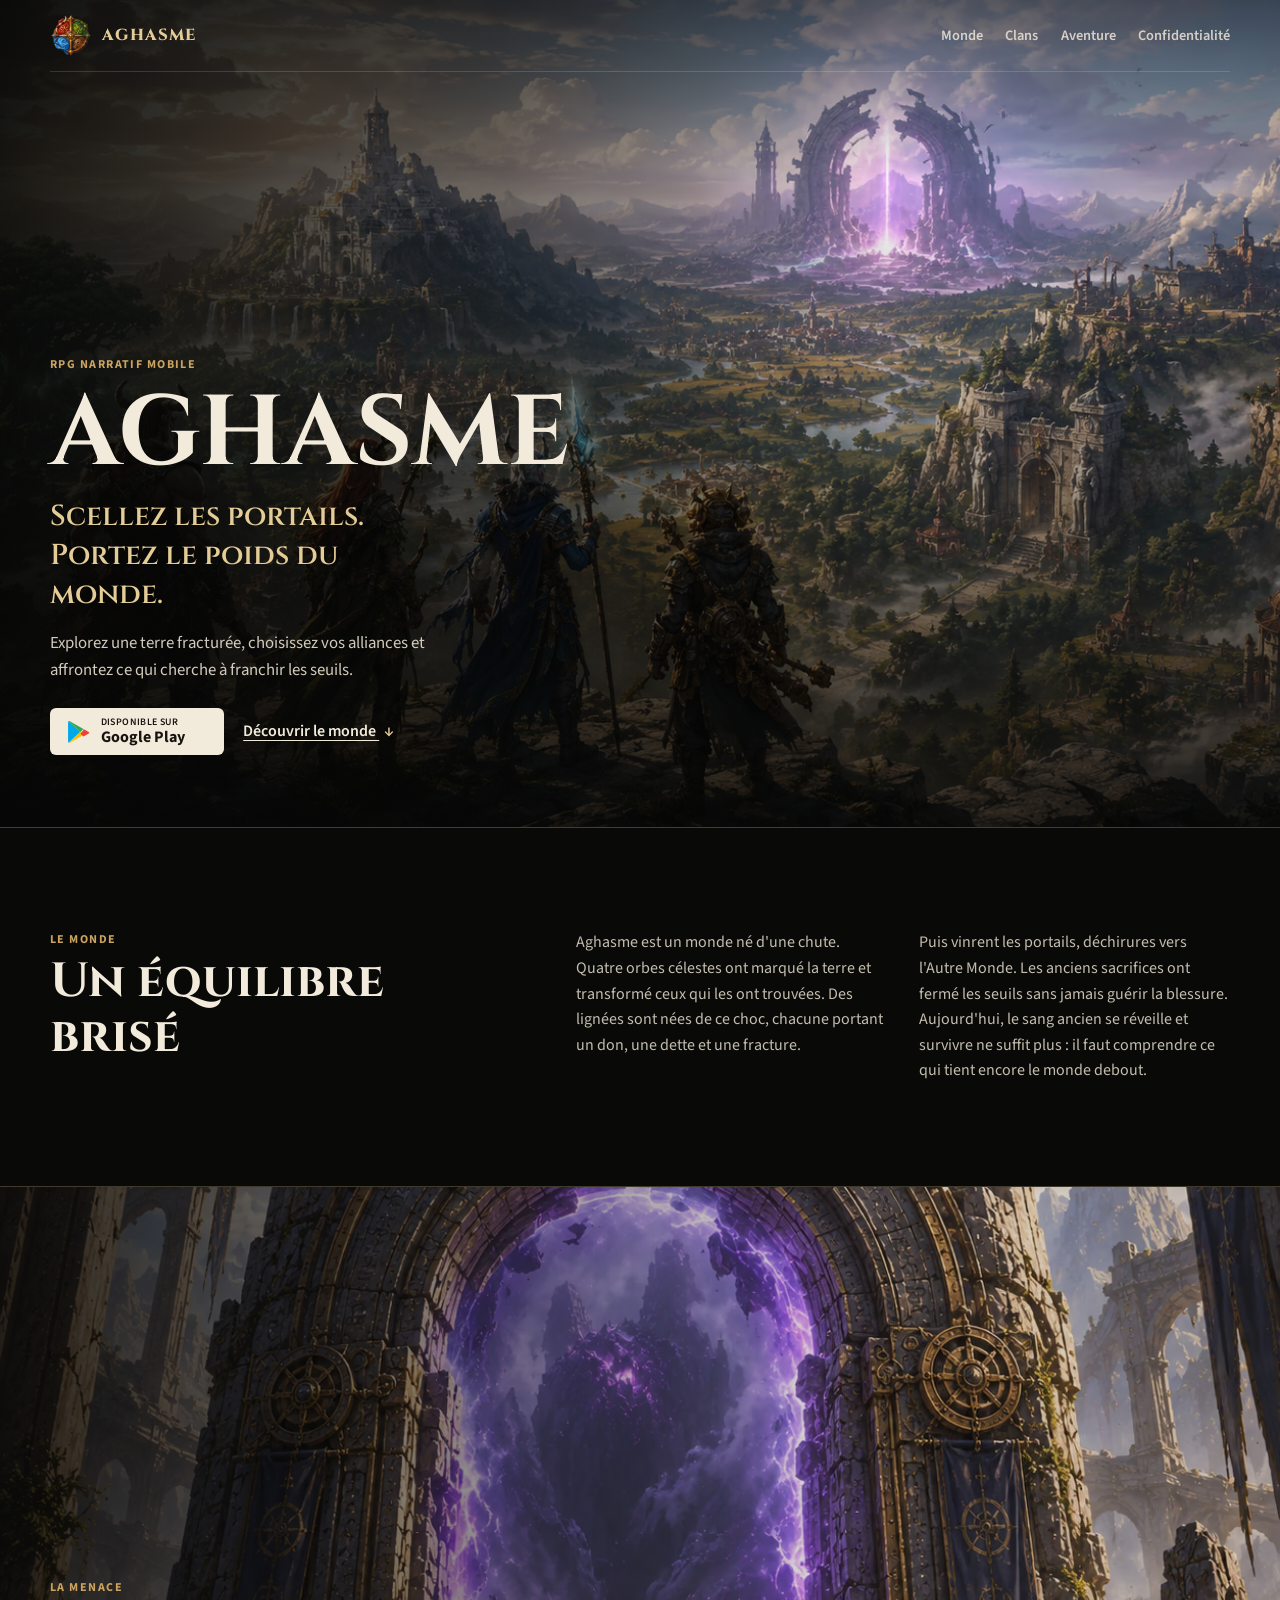
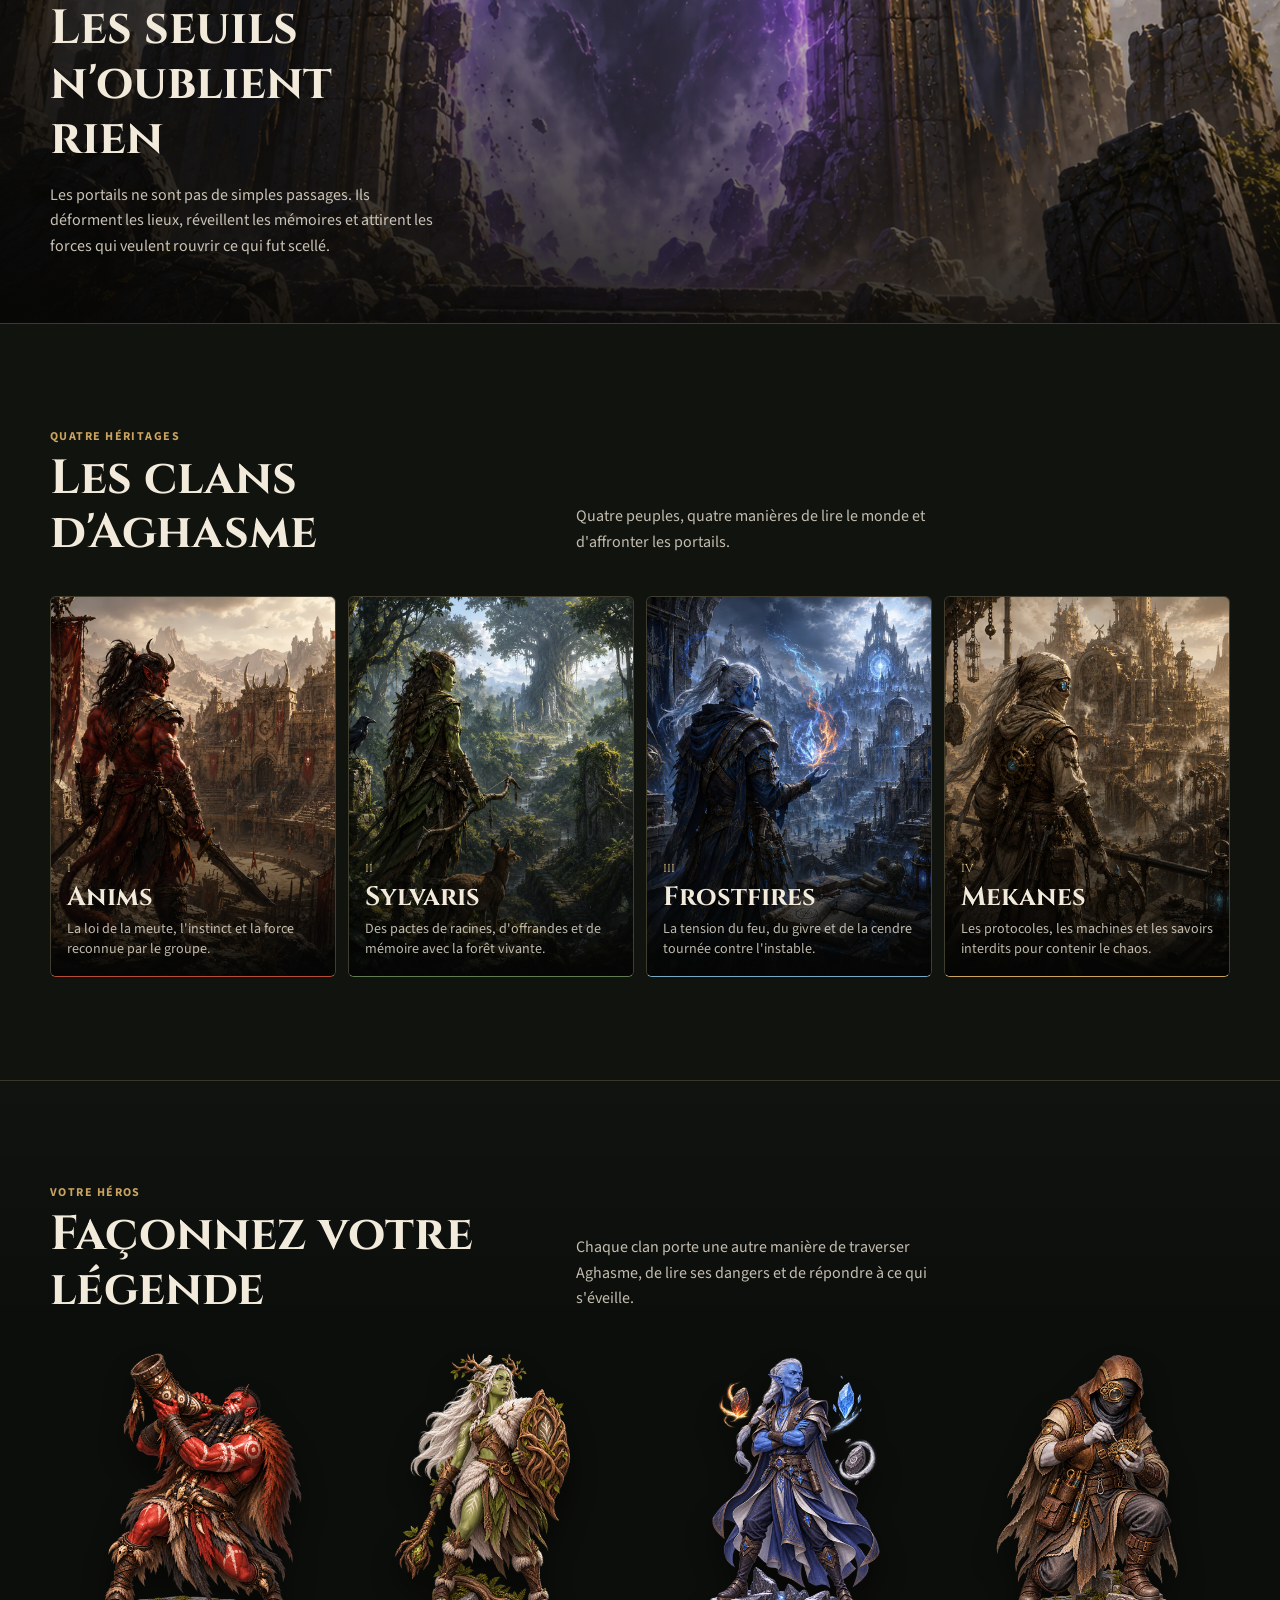
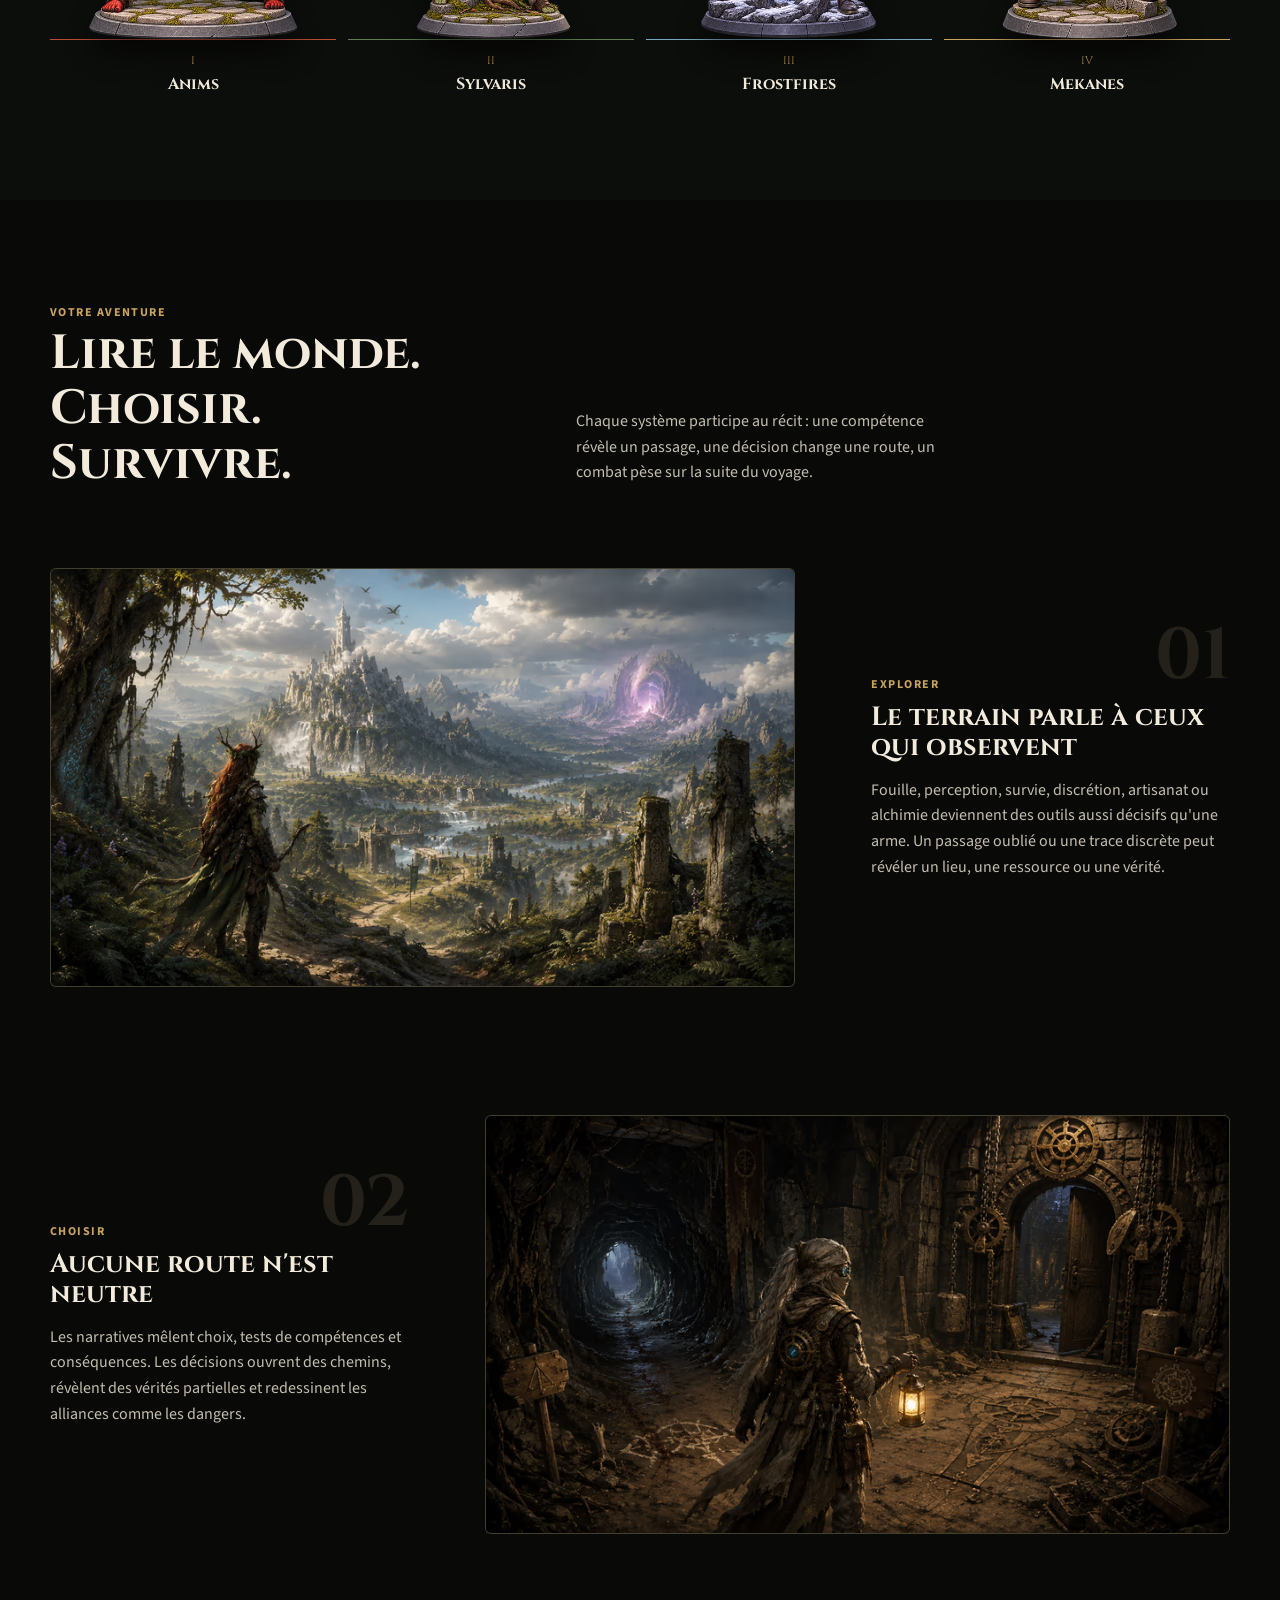
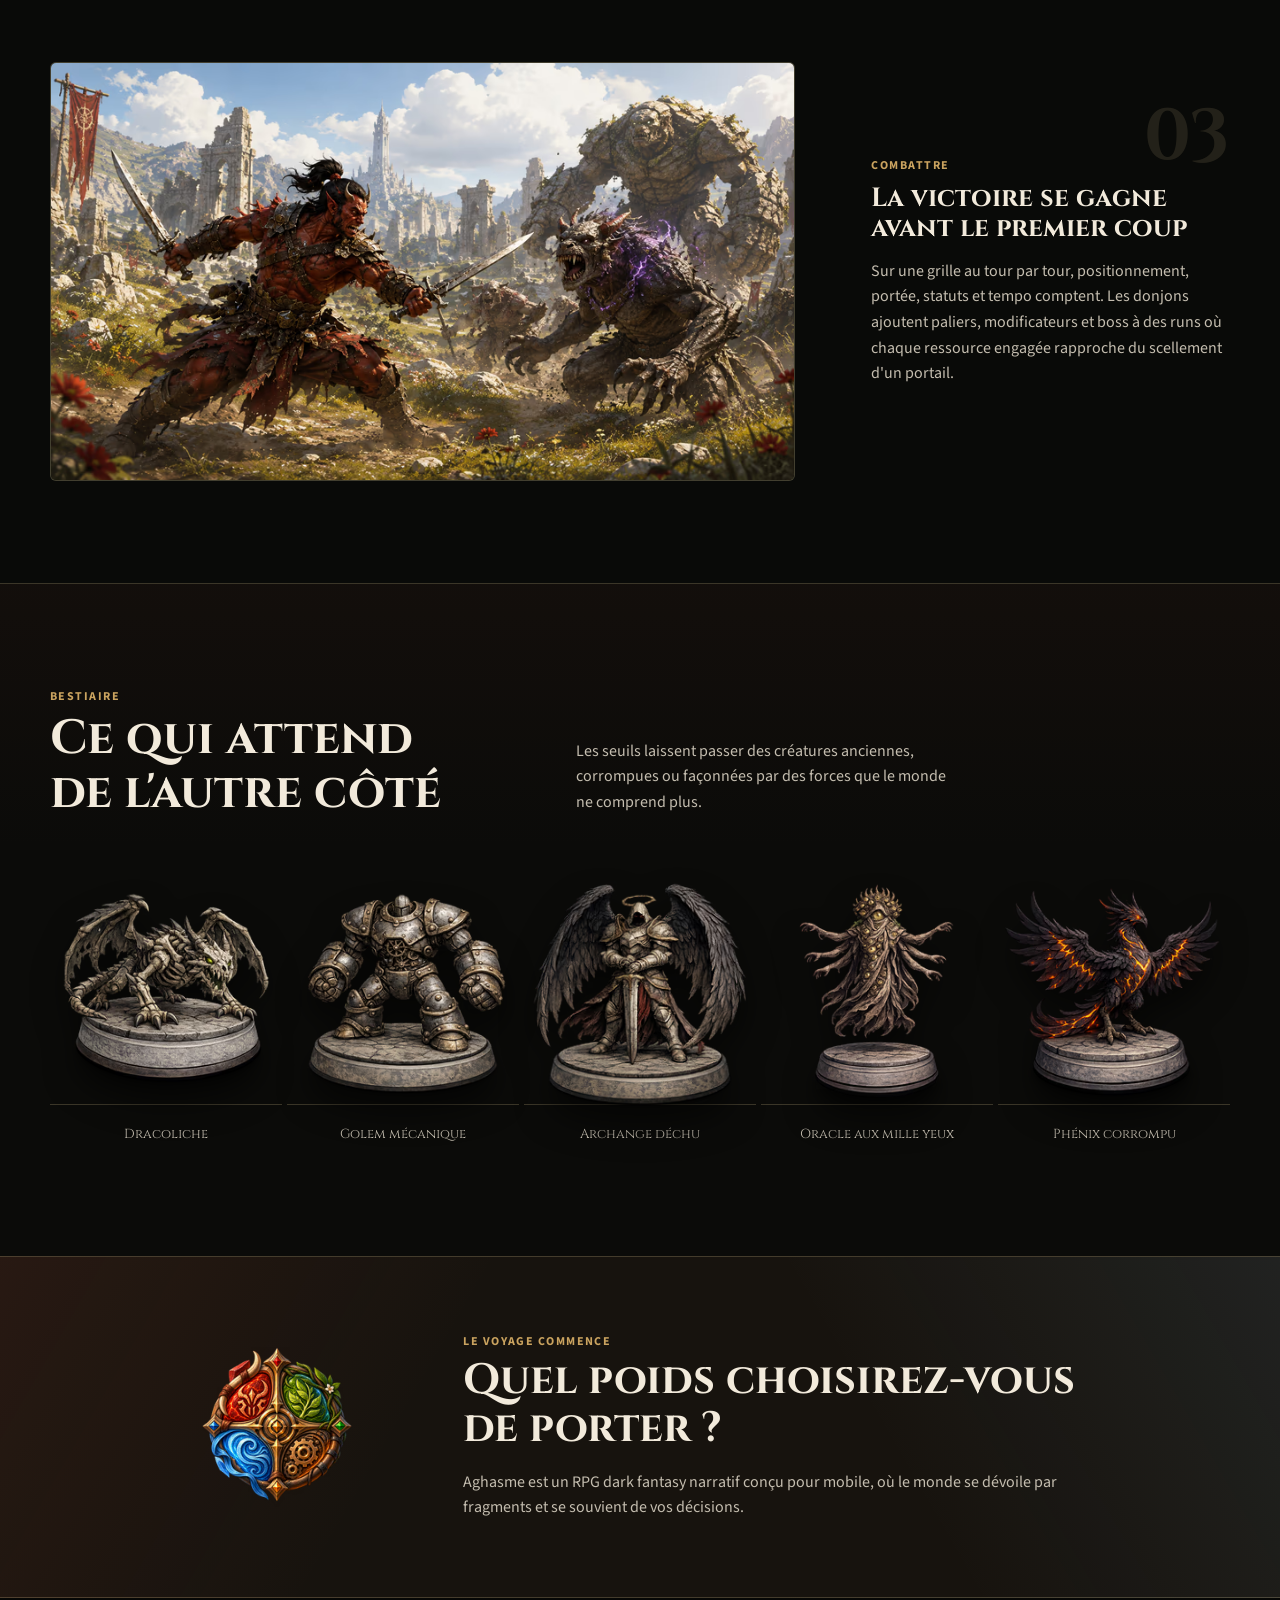
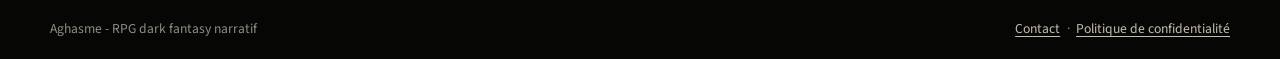
==== commit e65d2611: "Add other assets of figurine" ====
--- a/index.html
+++ b/index.html
@@ -140,6 +140,56 @@
         </div>
       </section>
 
+      <section class="heroes-section section" id="heros">
+        <div class="wrapper">
+          <div class="section-heading section-heading-wide">
+            <div>
+              <p class="eyebrow">Votre héros</p>
+              <h2>Façonnez votre légende</h2>
+            </div>
+            <p>Chaque clan porte une autre manière de traverser Aghasme, de lire ses dangers et de répondre à ce qui s'éveille.</p>
+          </div>
+
+          <div class="hero-roster">
+            <figure class="hero-figure hero-figure-anims">
+              <picture>
+                <source type="image/avif" srcset="./assets/responsive/hero-anims-256.avif 256w, ./assets/responsive/hero-anims-512.avif 512w" sizes="(max-width: 760px) 68vw, 280px" />
+                <source type="image/webp" srcset="./assets/responsive/hero-anims-256.webp 256w, ./assets/responsive/hero-anims-512.webp 512w" sizes="(max-width: 760px) 68vw, 280px" />
+                <img src="./assets/game/characters/anims.png" alt="Figurine d'un héros Anims soufflant dans un cor de guerre" width="512" height="512" loading="lazy" decoding="async" />
+              </picture>
+              <figcaption><span>I</span><strong>Anims</strong></figcaption>
+            </figure>
+
+            <figure class="hero-figure hero-figure-sylvaris">
+              <picture>
+                <source type="image/avif" srcset="./assets/responsive/hero-sylvaris-256.avif 256w, ./assets/responsive/hero-sylvaris-512.avif 512w" sizes="(max-width: 760px) 68vw, 280px" />
+                <source type="image/webp" srcset="./assets/responsive/hero-sylvaris-256.webp 256w, ./assets/responsive/hero-sylvaris-512.webp 512w" sizes="(max-width: 760px) 68vw, 280px" />
+                <img src="./assets/game/characters/sylvaris.png" alt="Figurine d'une héroïne Sylvaris équipée d'un bouclier de racines" width="512" height="512" loading="lazy" decoding="async" />
+              </picture>
+              <figcaption><span>II</span><strong>Sylvaris</strong></figcaption>
+            </figure>
+
+            <figure class="hero-figure hero-figure-frostfire">
+              <picture>
+                <source type="image/avif" srcset="./assets/responsive/hero-frostfire-256.avif 256w, ./assets/responsive/hero-frostfire-512.avif 512w" sizes="(max-width: 760px) 68vw, 280px" />
+                <source type="image/webp" srcset="./assets/responsive/hero-frostfire-256.webp 256w, ./assets/responsive/hero-frostfire-512.webp 512w" sizes="(max-width: 760px) 68vw, 280px" />
+                <img src="./assets/game/characters/frostfire.png" alt="Figurine d'un héros Frostfire entouré de feu et de givre" width="512" height="512" loading="lazy" decoding="async" />
+              </picture>
+              <figcaption><span>III</span><strong>Frostfires</strong></figcaption>
+            </figure>
+
+            <figure class="hero-figure hero-figure-mekane">
+              <picture>
+                <source type="image/avif" srcset="./assets/responsive/hero-mekane-256.avif 256w, ./assets/responsive/hero-mekane-512.avif 512w" sizes="(max-width: 760px) 68vw, 280px" />
+                <source type="image/webp" srcset="./assets/responsive/hero-mekane-256.webp 256w, ./assets/responsive/hero-mekane-512.webp 512w" sizes="(max-width: 760px) 68vw, 280px" />
+                <img src="./assets/game/characters/mekane.png" alt="Figurine d'une héroïne Mekane manipulant un mécanisme" width="512" height="512" loading="lazy" decoding="async" />
+              </picture>
+              <figcaption><span>IV</span><strong>Mekanes</strong></figcaption>
+            </figure>
+          </div>
+        </div>
+      </section>
+
       <section class="adventure-section section" id="aventure">
         <div class="wrapper section-heading section-heading-wide">
           <div>
@@ -185,6 +235,65 @@
               <p>Sur une grille au tour par tour, positionnement, portée, statuts et tempo comptent. Les donjons ajoutent paliers, modificateurs et boss à des runs où chaque ressource engagée rapproche du scellement d'un portail.</p>
             </div>
           </article>
+        </div>
+      </section>
+
+      <section class="bestiary-section section" id="bestiaire" aria-labelledby="bestiary-title">
+        <div class="wrapper">
+          <div class="section-heading section-heading-wide">
+            <div>
+              <p class="eyebrow">Bestiaire</p>
+              <h2 id="bestiary-title">Ce qui attend de l'autre côté</h2>
+            </div>
+            <p>Les seuils laissent passer des créatures anciennes, corrompues ou façonnées par des forces que le monde ne comprend plus.</p>
+          </div>
+
+          <div class="bestiary-stage">
+            <figure class="monster-figure">
+              <picture>
+                <source type="image/avif" srcset="./assets/responsive/monster-dracolich-256.avif 256w, ./assets/responsive/monster-dracolich-512.avif 512w" sizes="(max-width: 760px) 62vw, 230px" />
+                <source type="image/webp" srcset="./assets/responsive/monster-dracolich-256.webp 256w, ./assets/responsive/monster-dracolich-512.webp 512w" sizes="(max-width: 760px) 62vw, 230px" />
+                <img src="./assets/game/monsters/dracolich.png" alt="Figurine d'une dracoliche squelettique" width="512" height="512" loading="lazy" decoding="async" />
+              </picture>
+              <figcaption>Dracoliche</figcaption>
+            </figure>
+
+            <figure class="monster-figure">
+              <picture>
+                <source type="image/avif" srcset="./assets/responsive/monster-golem-mechanic-256.avif 256w, ./assets/responsive/monster-golem-mechanic-512.avif 512w" sizes="(max-width: 760px) 62vw, 230px" />
+                <source type="image/webp" srcset="./assets/responsive/monster-golem-mechanic-256.webp 256w, ./assets/responsive/monster-golem-mechanic-512.webp 512w" sizes="(max-width: 760px) 62vw, 230px" />
+                <img src="./assets/game/monsters/golem-mechanic.png" alt="Figurine d'un golem mécanique massif" width="512" height="512" loading="lazy" decoding="async" />
+              </picture>
+              <figcaption>Golem mécanique</figcaption>
+            </figure>
+
+            <figure class="monster-figure monster-figure-main">
+              <picture>
+                <source type="image/avif" srcset="./assets/responsive/monster-fallen-archangel-256.avif 256w, ./assets/responsive/monster-fallen-archangel-512.avif 512w" sizes="(max-width: 760px) 62vw, 250px" />
+                <source type="image/webp" srcset="./assets/responsive/monster-fallen-archangel-256.webp 256w, ./assets/responsive/monster-fallen-archangel-512.webp 512w" sizes="(max-width: 760px) 62vw, 250px" />
+                <img src="./assets/game/monsters/fallen-archangel.png" alt="Figurine d'un archange déchu aux ailes noires" width="512" height="512" loading="lazy" decoding="async" />
+              </picture>
+              <figcaption>Archange déchu</figcaption>
+            </figure>
+
+            <figure class="monster-figure">
+              <picture>
+                <source type="image/avif" srcset="./assets/responsive/monster-oracle-thousand-eyes-256.avif 256w, ./assets/responsive/monster-oracle-thousand-eyes-512.avif 512w" sizes="(max-width: 760px) 62vw, 230px" />
+                <source type="image/webp" srcset="./assets/responsive/monster-oracle-thousand-eyes-256.webp 256w, ./assets/responsive/monster-oracle-thousand-eyes-512.webp 512w" sizes="(max-width: 760px) 62vw, 230px" />
+                <img src="./assets/game/monsters/oracle-thousand-eyes.png" alt="Figurine de l'oracle aux mille yeux" width="512" height="512" loading="lazy" decoding="async" />
+              </picture>
+              <figcaption>Oracle aux mille yeux</figcaption>
+            </figure>
+
+            <figure class="monster-figure">
+              <picture>
+                <source type="image/avif" srcset="./assets/responsive/monster-phoenix-corrupted-256.avif 256w, ./assets/responsive/monster-phoenix-corrupted-512.avif 512w" sizes="(max-width: 760px) 62vw, 230px" />
+                <source type="image/webp" srcset="./assets/responsive/monster-phoenix-corrupted-256.webp 256w, ./assets/responsive/monster-phoenix-corrupted-512.webp 512w" sizes="(max-width: 760px) 62vw, 230px" />
+                <img src="./assets/game/monsters/phoenix-corrupted.png" alt="Figurine d'un phénix corrompu parcouru de lave" width="512" height="512" loading="lazy" decoding="async" />
+              </picture>
+              <figcaption>Phénix corrompu</figcaption>
+            </figure>
+          </div>
         </div>
       </section>
 
--- a/style.css
+++ b/style.css
@@ -209,6 +209,50 @@
 .clan-frostfire { border-bottom-color: var(--frost); }
 .clan-mekanes { border-bottom-color: var(--gold-strong); }
 
+.heroes-section {
+  overflow: hidden;
+  border-top: 1px solid var(--line);
+  background:
+    linear-gradient(180deg, rgba(255, 255, 255, 0.018), transparent 35%),
+    #0c0e0b;
+}
+.hero-roster {
+  display: grid;
+  grid-template-columns: repeat(4, minmax(0, 1fr));
+  gap: 0.75rem;
+  align-items: end;
+}
+.hero-figure {
+  min-width: 0;
+  margin: 0;
+  text-align: center;
+}
+.hero-figure picture {
+  display: block;
+  aspect-ratio: 1;
+}
+.hero-figure img {
+  width: 100%;
+  height: 100%;
+  object-fit: contain;
+  filter: drop-shadow(0 18px 14px rgba(0, 0, 0, 0.48));
+  transition: transform 280ms ease;
+}
+.hero-figure:hover img { transform: translateY(-6px); }
+.hero-figure figcaption {
+  display: grid;
+  gap: 0.15rem;
+  padding-top: 0.8rem;
+  border-top: 1px solid var(--line);
+  font-family: "Cinzel", Georgia, serif;
+}
+.hero-figure figcaption span { color: var(--gold-strong); font-size: 0.68rem; }
+.hero-figure figcaption strong { font-size: 1rem; }
+.hero-figure-anims figcaption { border-top-color: var(--ember); }
+.hero-figure-sylvaris figcaption { border-top-color: var(--forest); }
+.hero-figure-frostfire figcaption { border-top-color: var(--frost); }
+.hero-figure-mekane figcaption { border-top-color: var(--gold-strong); }
+
 .adventure-section { overflow: hidden; background: var(--bg); }
 .feature-list { display: grid; gap: clamp(4rem, 10vw, 8rem); margin-top: clamp(2.5rem, 6vw, 5rem); }
 .feature-row {
@@ -241,6 +285,51 @@
   font-size: 4.5rem;
   font-weight: 700;
   line-height: 1;
+}
+
+.bestiary-section {
+  overflow: hidden;
+  border-top: 1px solid var(--line);
+  background:
+    linear-gradient(180deg, rgba(185, 77, 52, 0.045), transparent 40%),
+    #0b0b09;
+}
+.bestiary-stage {
+  display: grid;
+  grid-template-columns: repeat(5, minmax(0, 1fr));
+  gap: 0.35rem;
+  align-items: end;
+  padding-top: 1rem;
+}
+.monster-figure {
+  min-width: 0;
+  margin: 0;
+  text-align: center;
+}
+.monster-figure picture {
+  display: block;
+  aspect-ratio: 1;
+}
+.monster-figure img {
+  width: 100%;
+  height: 100%;
+  object-fit: contain;
+  filter: drop-shadow(0 18px 15px rgba(0, 0, 0, 0.52));
+  transition: transform 280ms ease;
+}
+.monster-figure:hover img { transform: translateY(-5px); }
+.monster-figure-main img { transform: scale(1.06); }
+.monster-figure-main:hover img { transform: translateY(-5px) scale(1.06); }
+.monster-figure figcaption {
+  min-height: 3.1rem;
+  display: grid;
+  place-items: center;
+  padding: 0.75rem 0.35rem 0;
+  border-top: 1px solid var(--line);
+  color: var(--text-soft);
+  font-family: "Cinzel", Georgia, serif;
+  font-size: 0.82rem;
+  line-height: 1.3;
 }
 
 .closing-section {
@@ -342,6 +431,32 @@
     aspect-ratio: 0.76;
     scroll-snap-align: start;
   }
+  .hero-roster,
+  .bestiary-stage {
+    width: calc(100% + 0.75rem);
+    margin-right: -0.75rem;
+    padding-right: 0.75rem;
+    display: flex;
+    gap: 0.5rem;
+    overflow-x: auto;
+    scroll-snap-type: x mandatory;
+    scrollbar-width: none;
+  }
+  .hero-roster::-webkit-scrollbar,
+  .bestiary-stage::-webkit-scrollbar { display: none; }
+  .hero-figure {
+    width: min(68vw, 300px);
+    min-width: min(68vw, 300px);
+    scroll-snap-align: start;
+  }
+  .monster-figure,
+  .monster-figure-main {
+    width: min(62vw, 270px);
+    min-width: min(62vw, 270px);
+    scroll-snap-align: start;
+  }
+  .monster-figure-main img { transform: none; }
+  .monster-figure-main:hover img { transform: translateY(-5px); }
   .feature-list { gap: 4.5rem; }
   .feature-row, .feature-row-reverse { width: 100%; grid-template-columns: 1fr; gap: 1.4rem; }
   .feature-row-reverse .feature-media, .feature-row-reverse .feature-copy { grid-column: 1; }
@@ -374,5 +489,7 @@
 @media (prefers-reduced-motion: reduce) {
   html { scroll-behavior: auto; }
   .hero-content { animation: none; }
-  .clan-card img { transition: none; }
-}
+  .clan-card img,
+  .hero-figure img,
+  .monster-figure img { transition: none; }
+}
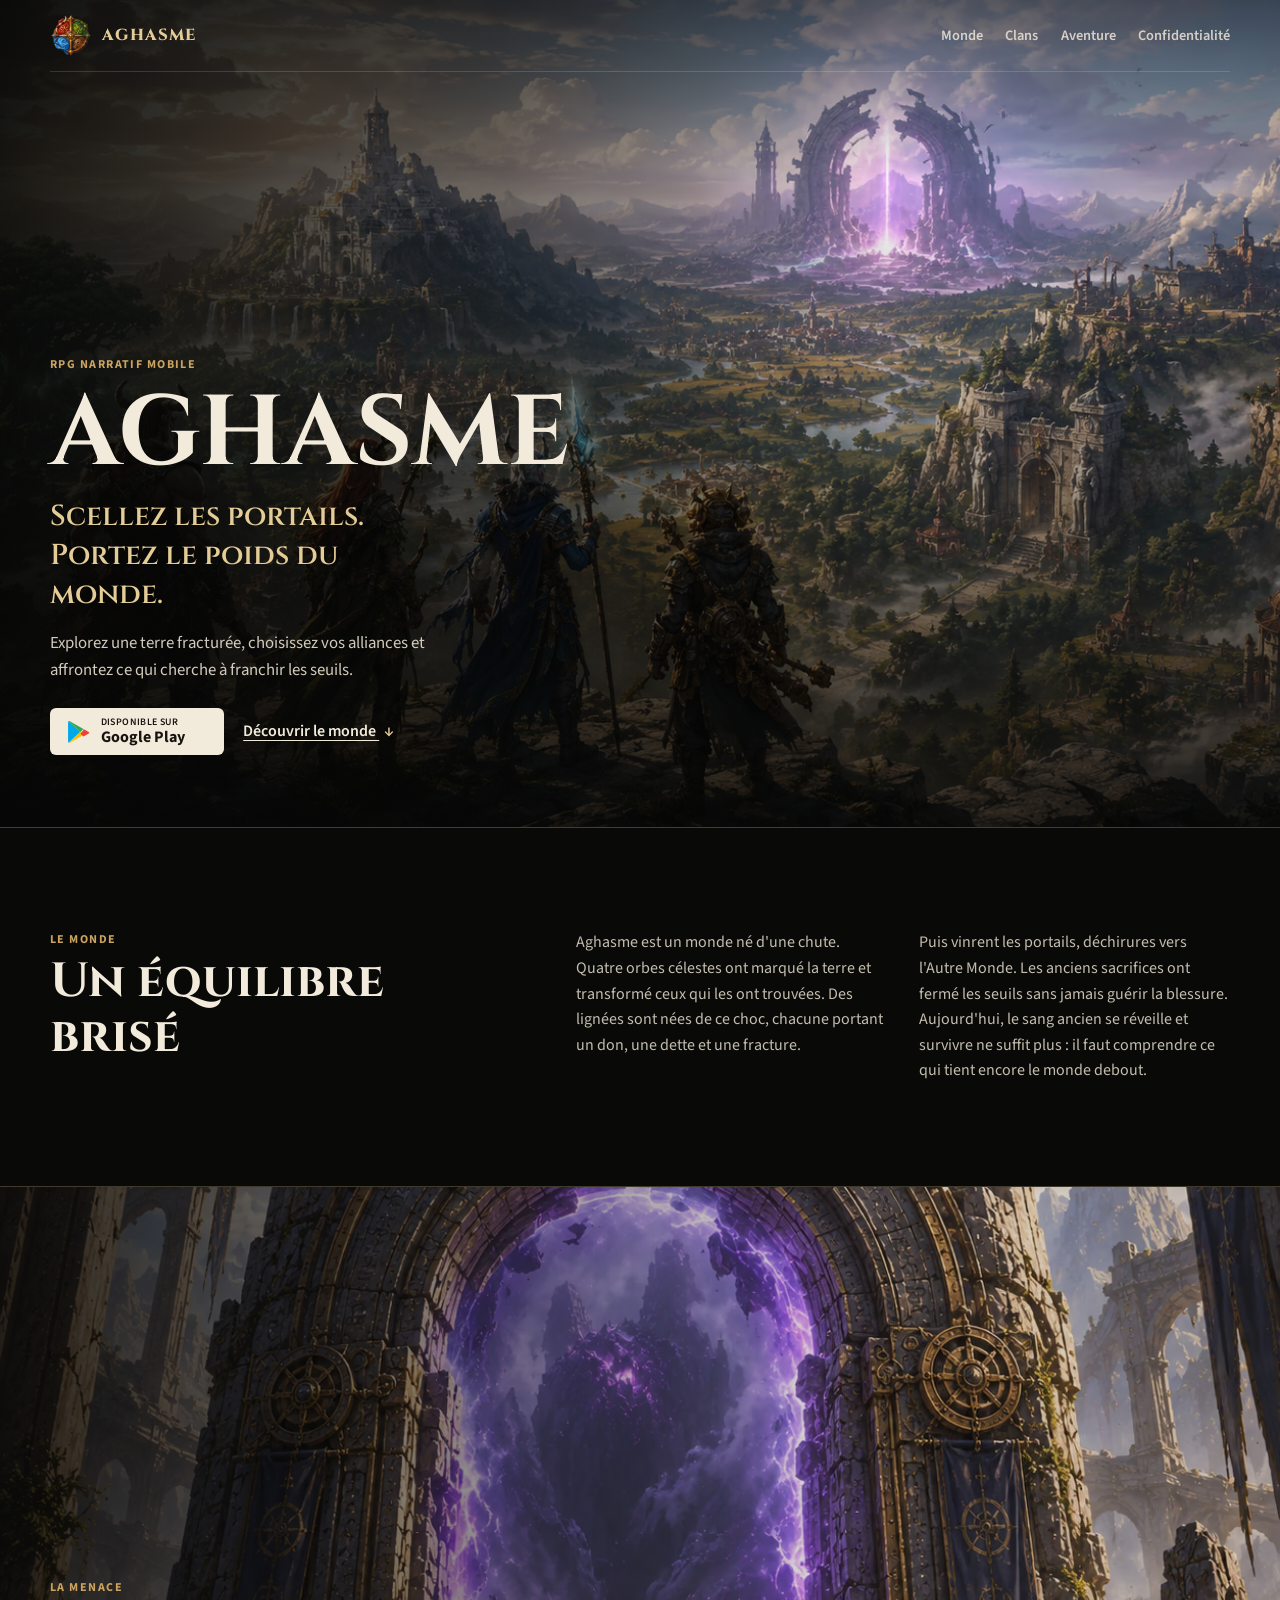
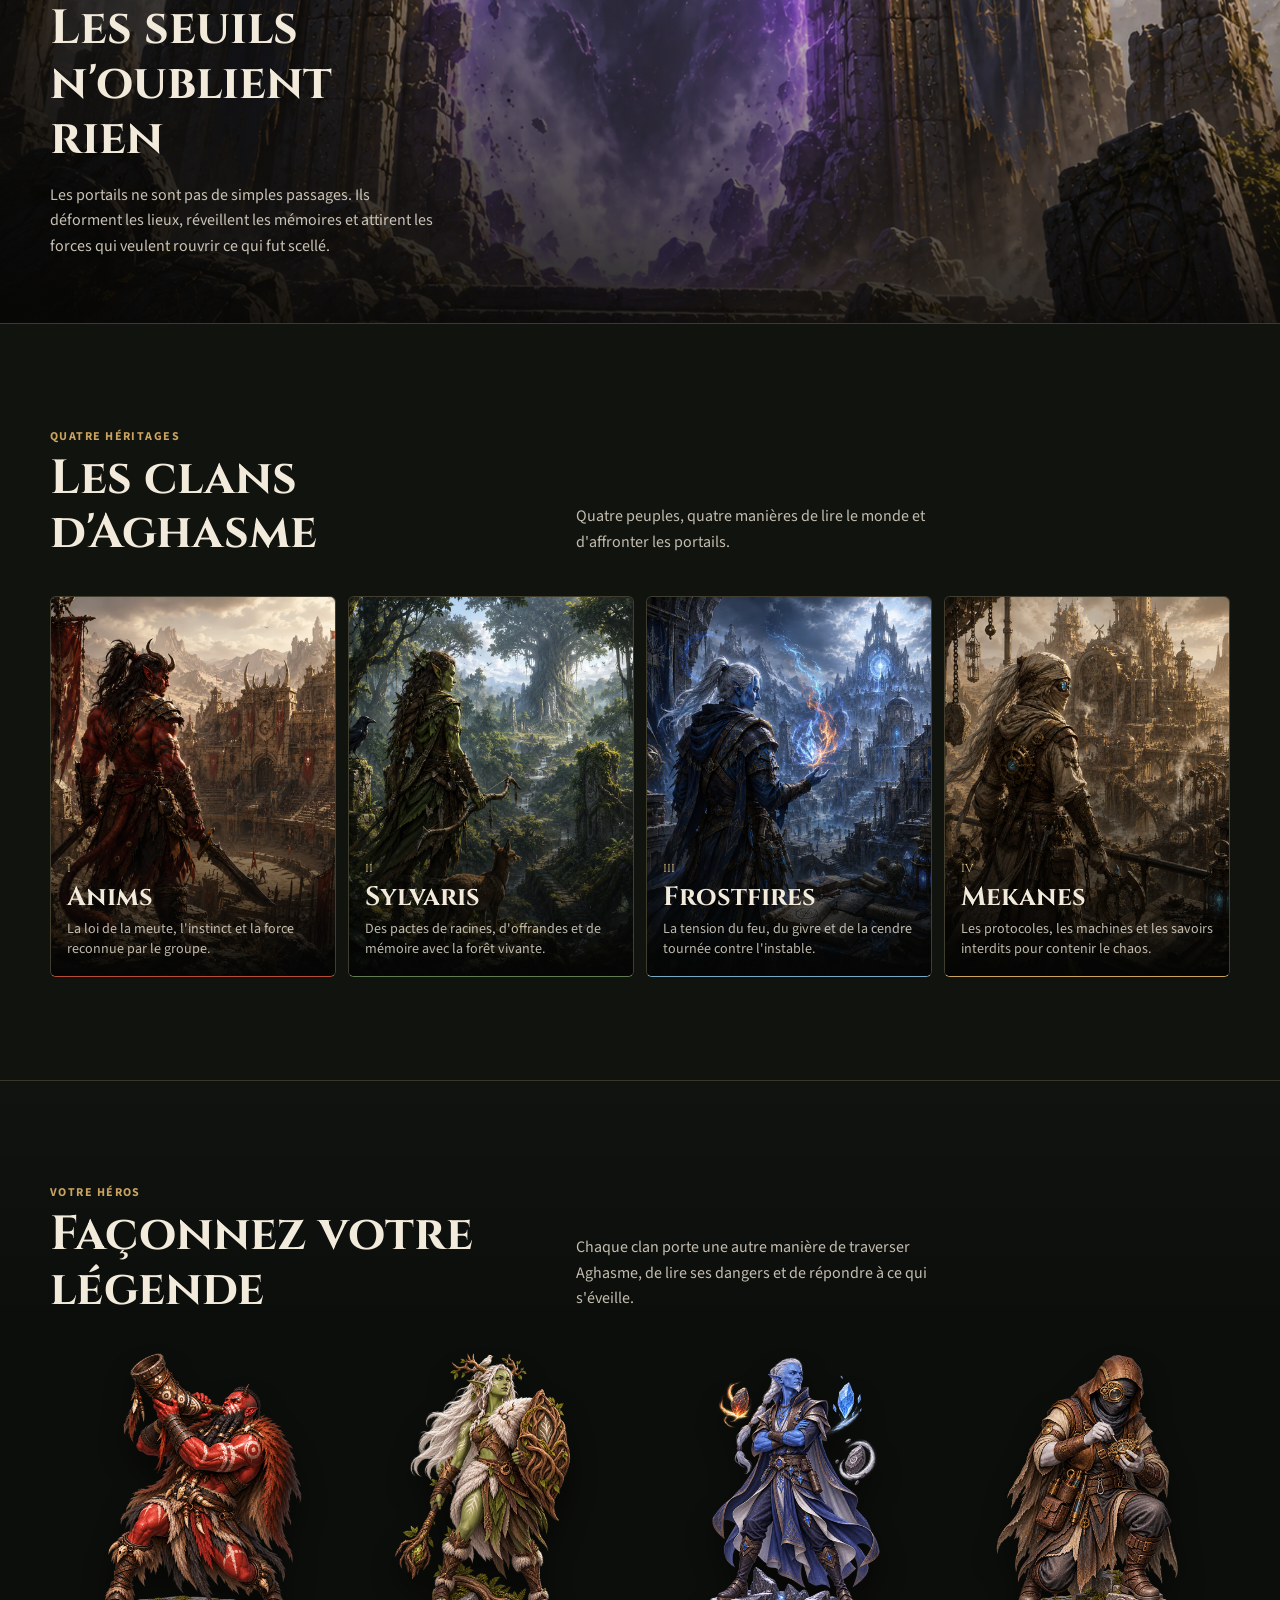
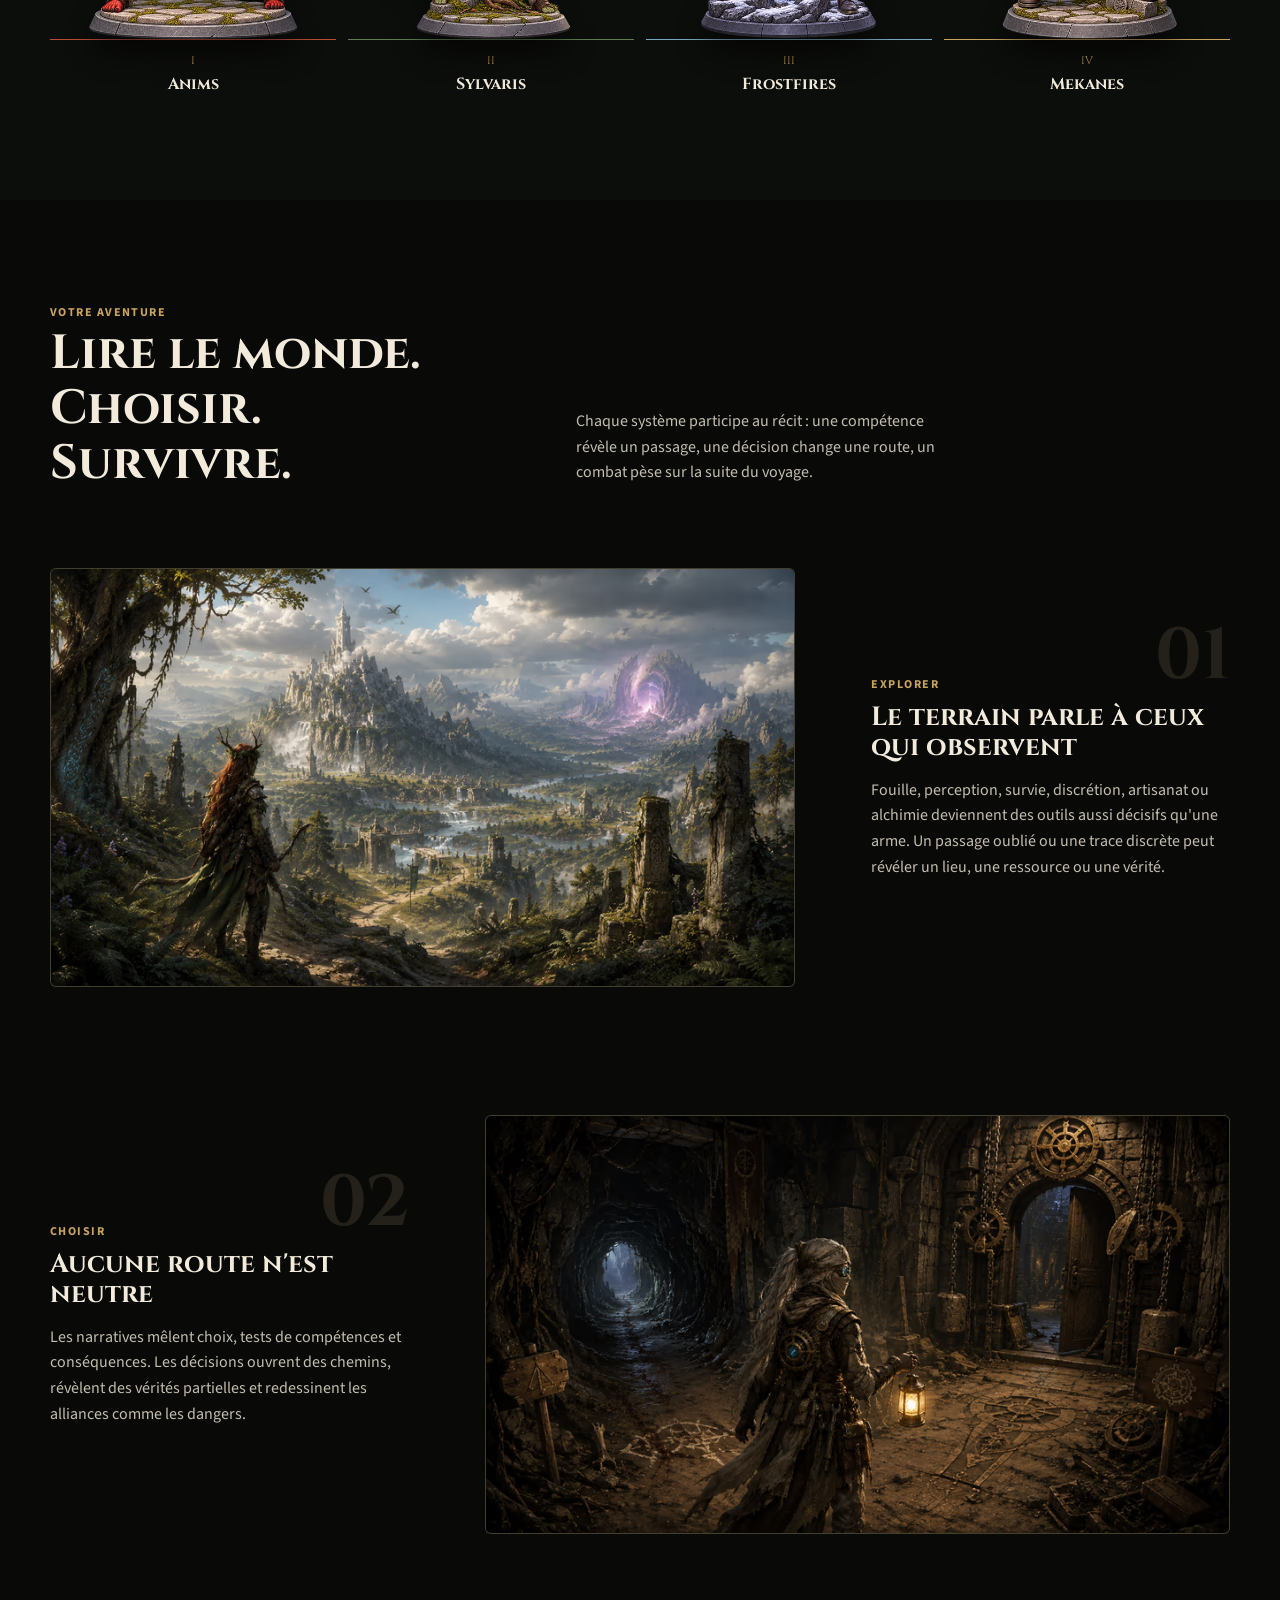
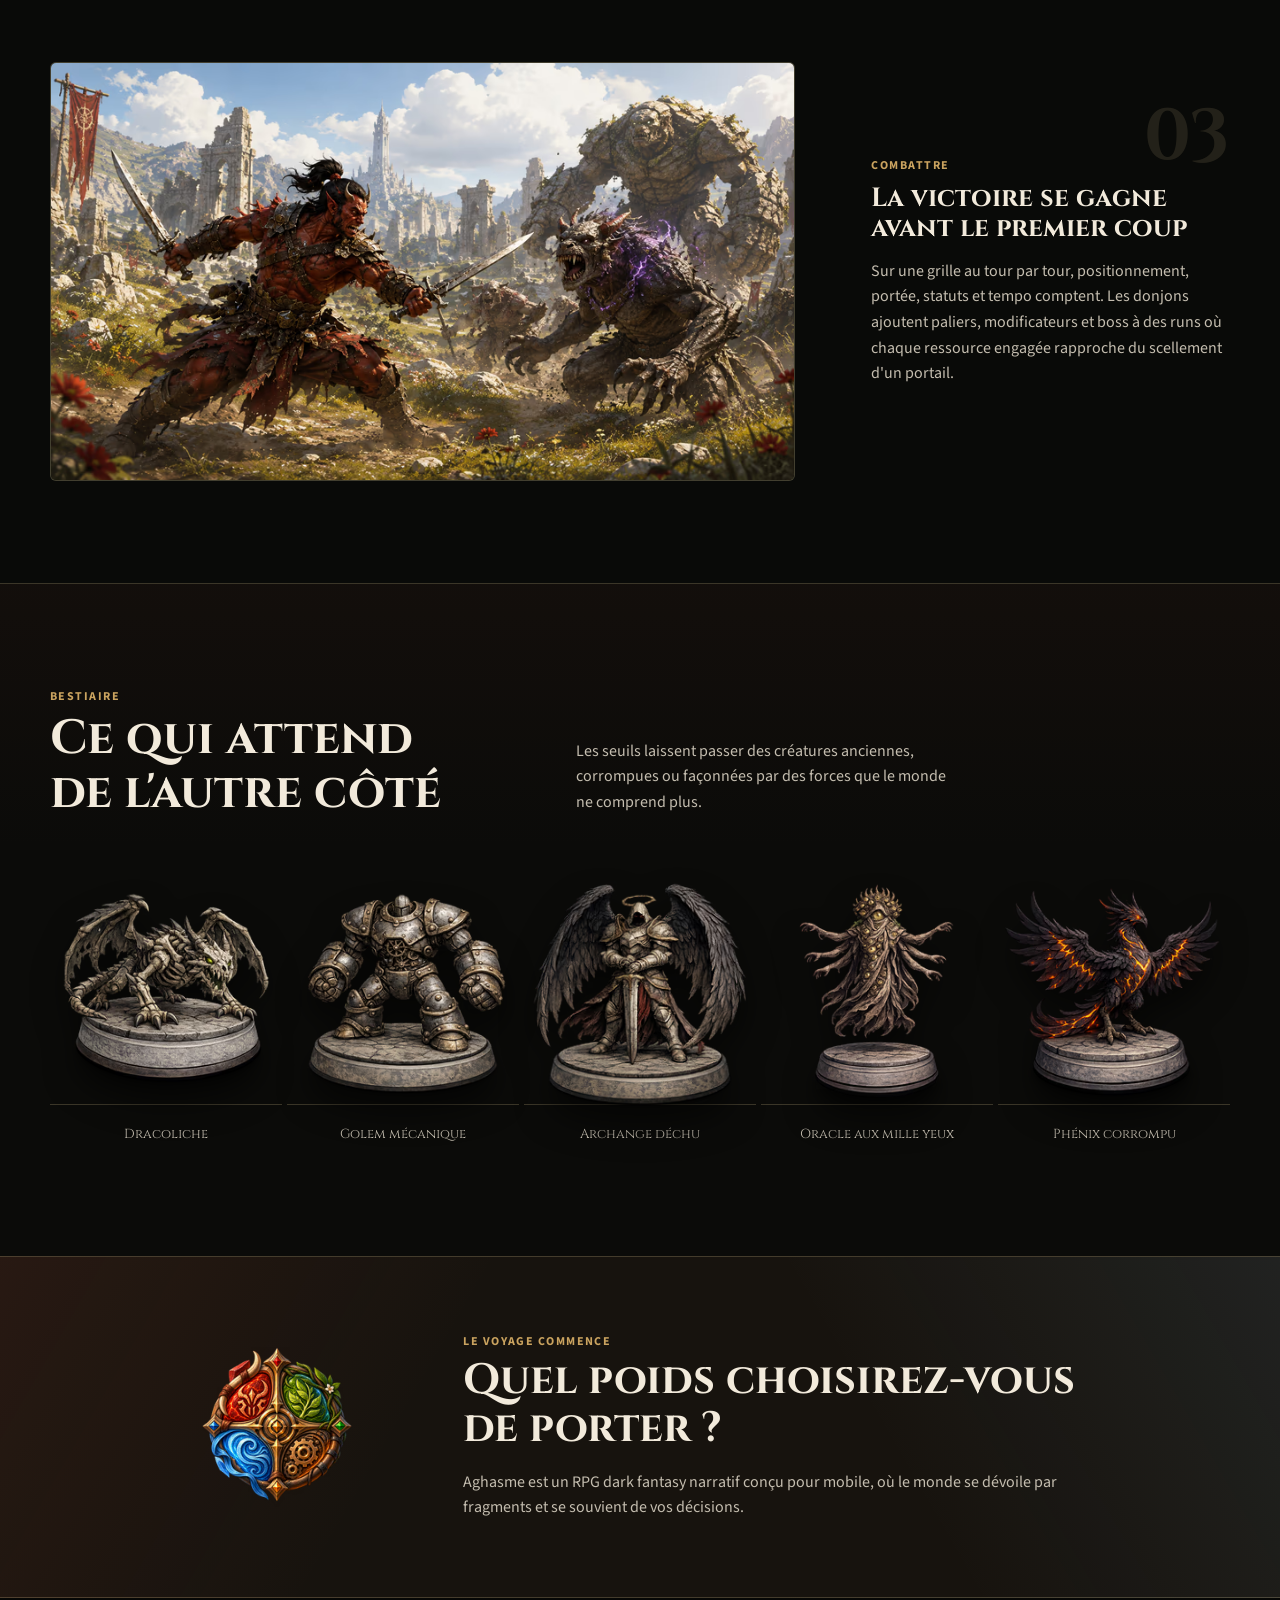
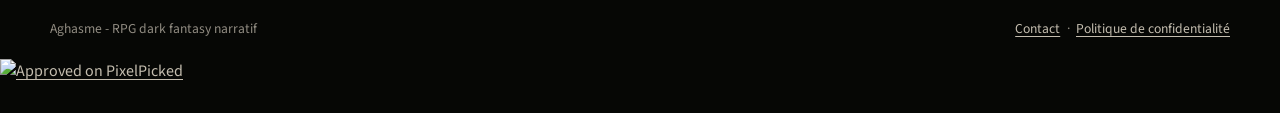
==== commit 1f74490a: "Add PixelPicked approval badge to footer" ====
--- a/index.html
+++ b/index.html
@@ -318,6 +318,10 @@
         <p>Aghasme - RPG dark fantasy narratif</p>
         <p><a href="mailto:aghasme.studio@gmail.com">Contact</a><span aria-hidden="true">·</span><a href="./privacy.html">Politique de confidentialité</a></p>
       </div>
+      <a href="https://pixelpicked.com/game/41ywG6TtbcR/aghasme/" target="_blank" rel="noopener">
+      <img src="https://api.pixelpicked.com/api/badges/41ywG6TtbcR/live.png?theme=dark"
+    width="250" height="54" alt="Approved on PixelPicked" />
+      </a>
     </footer>
   </body>
 </html>
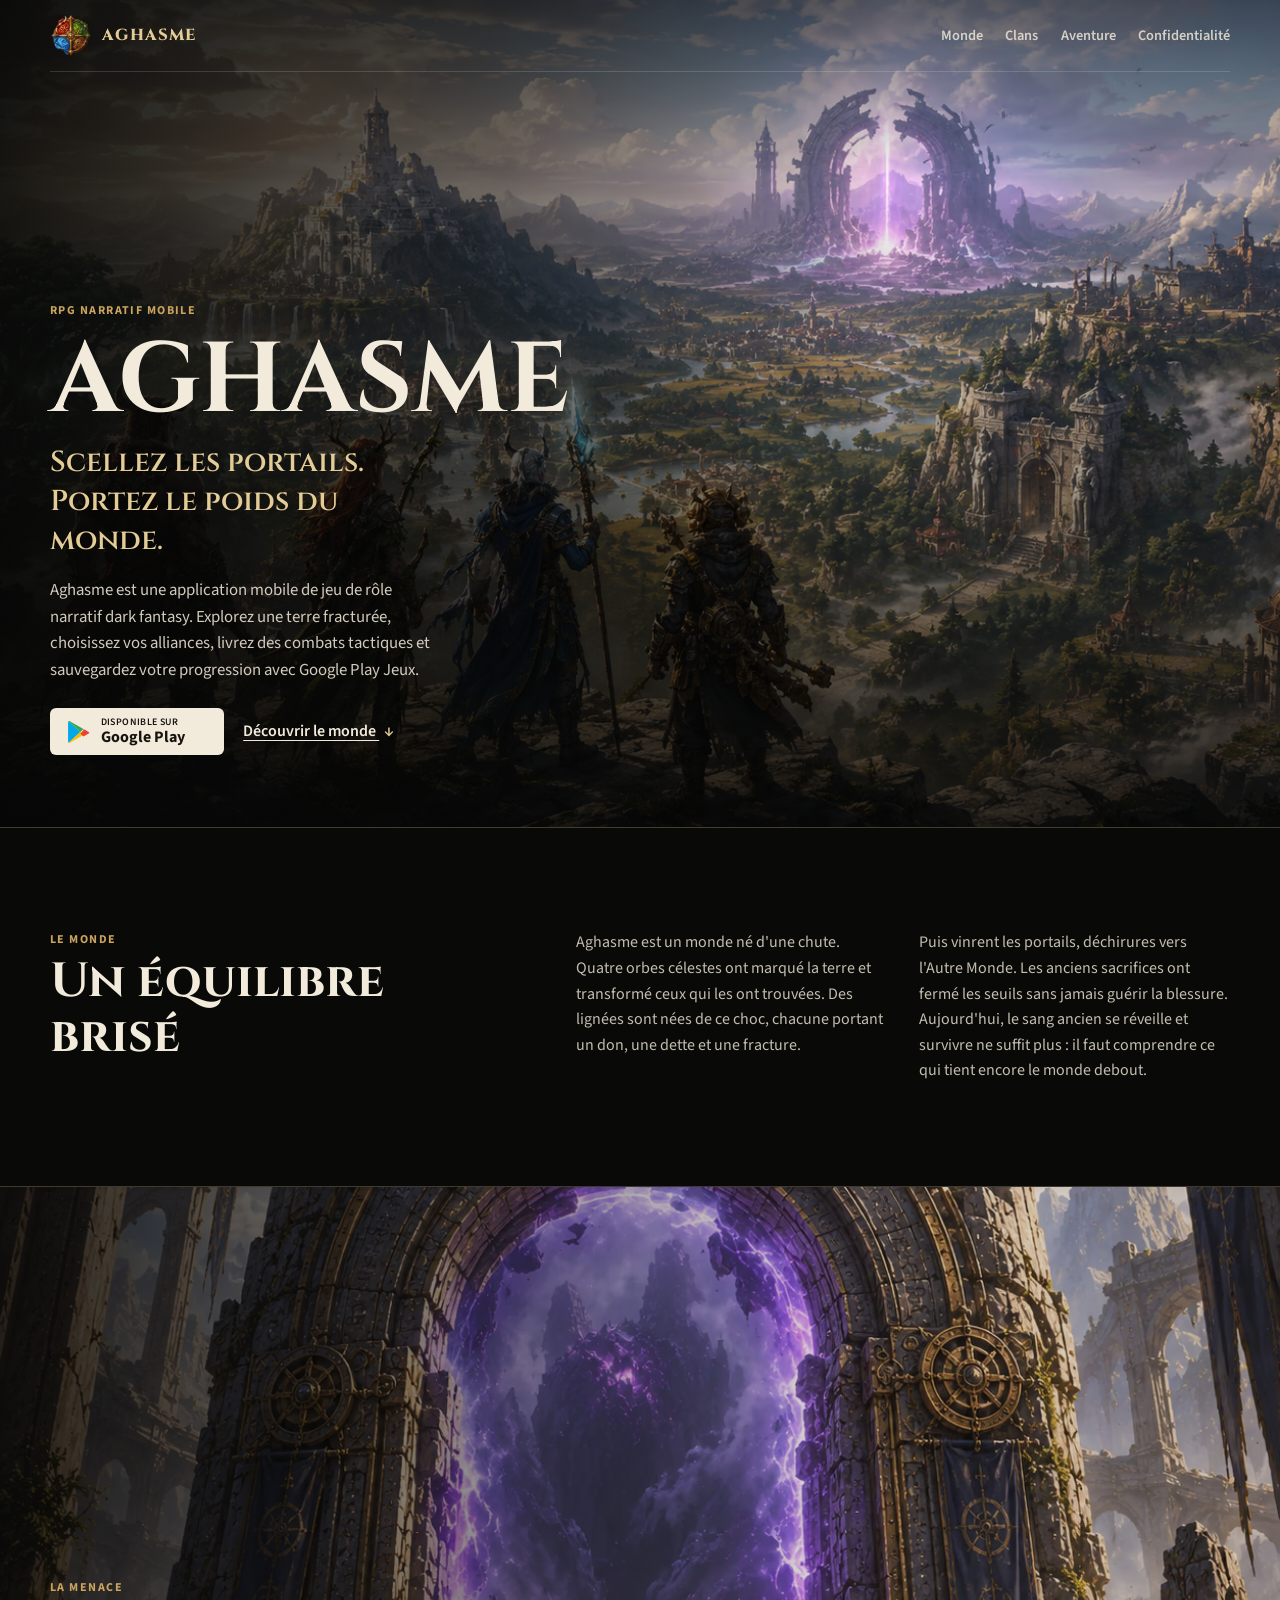
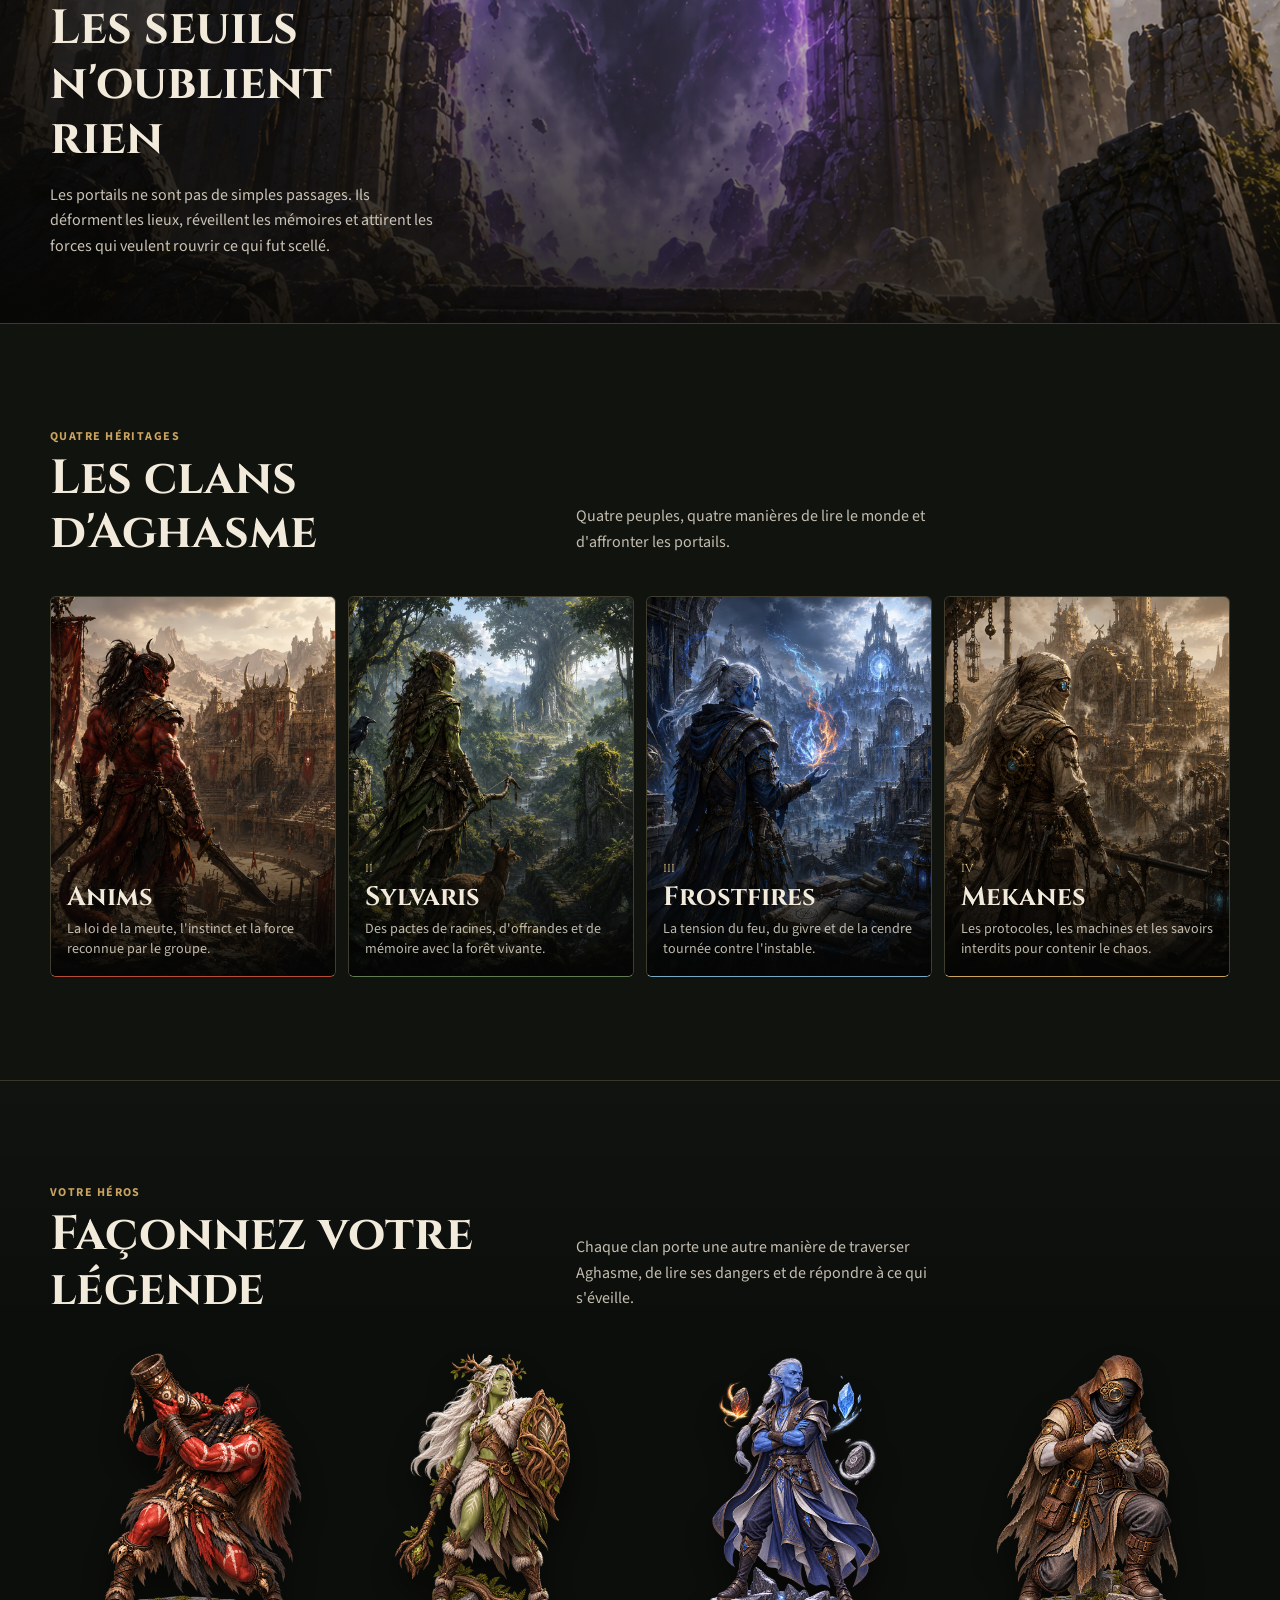
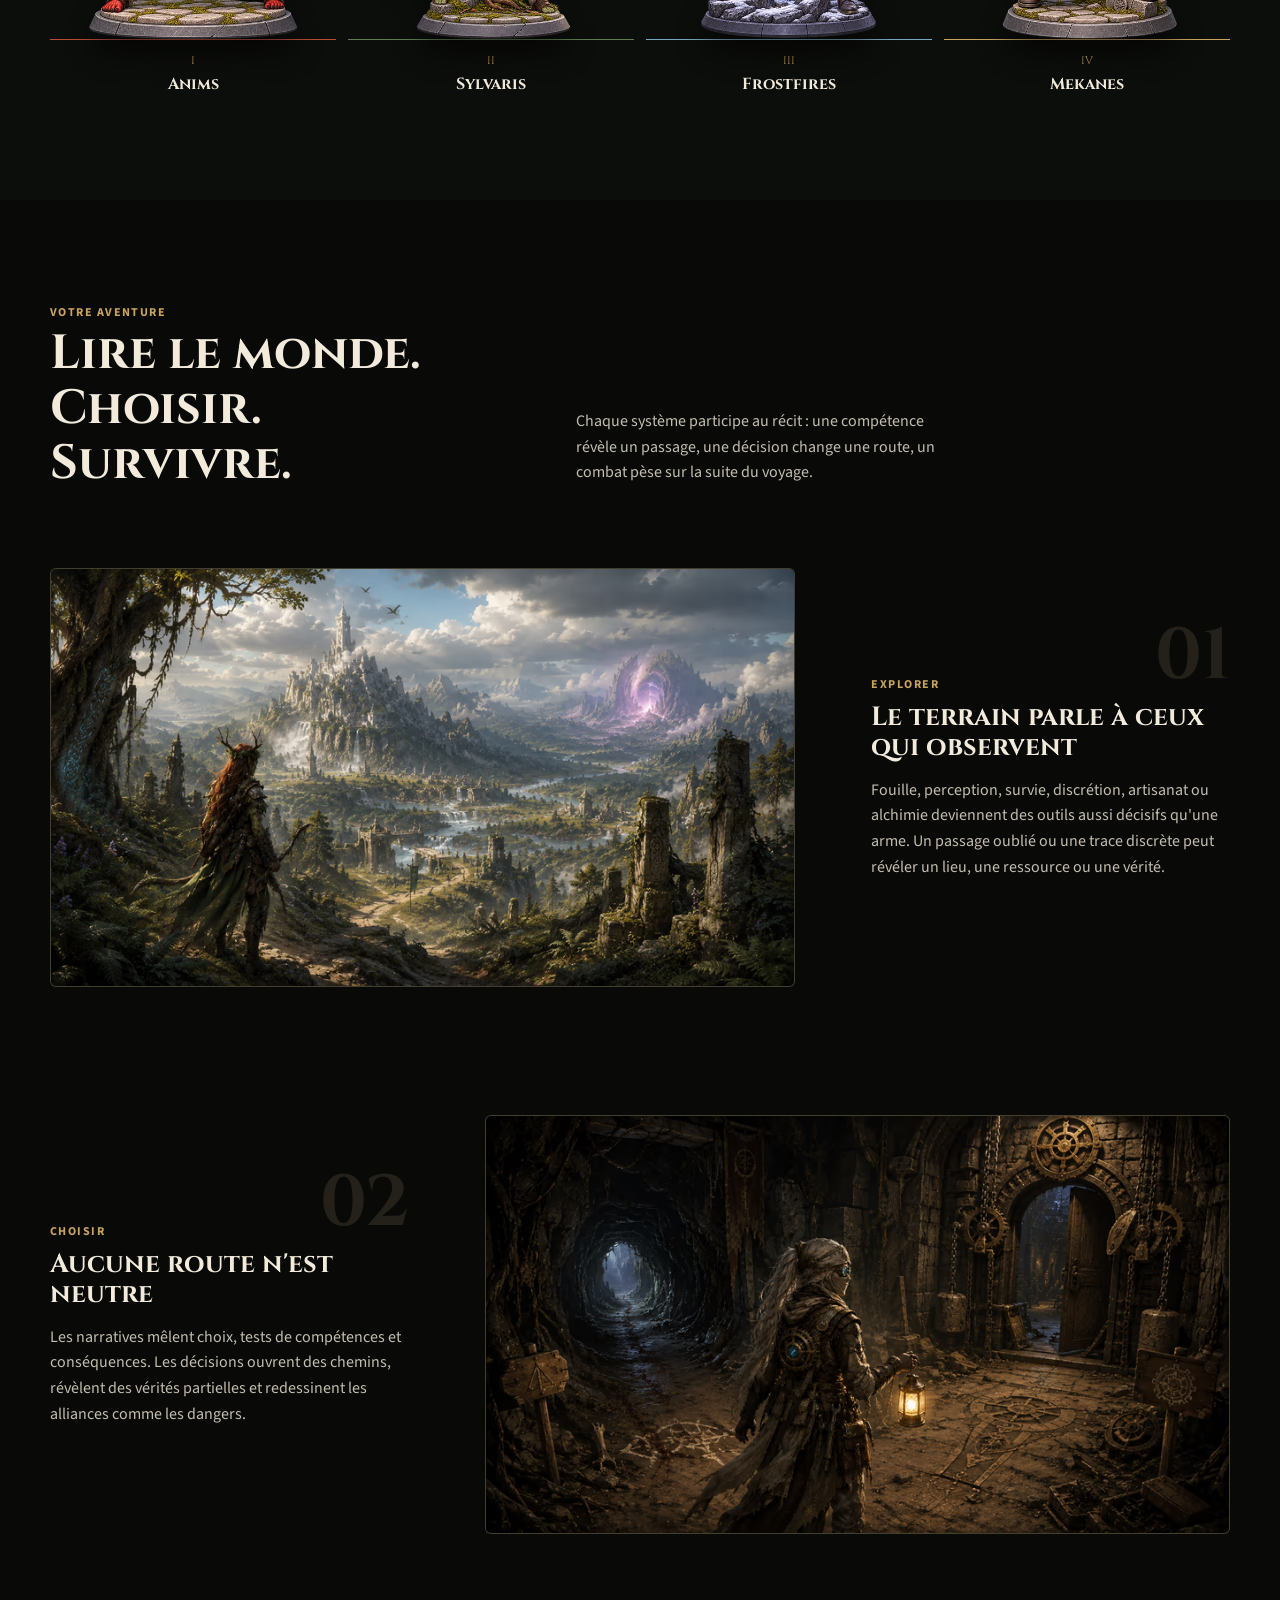
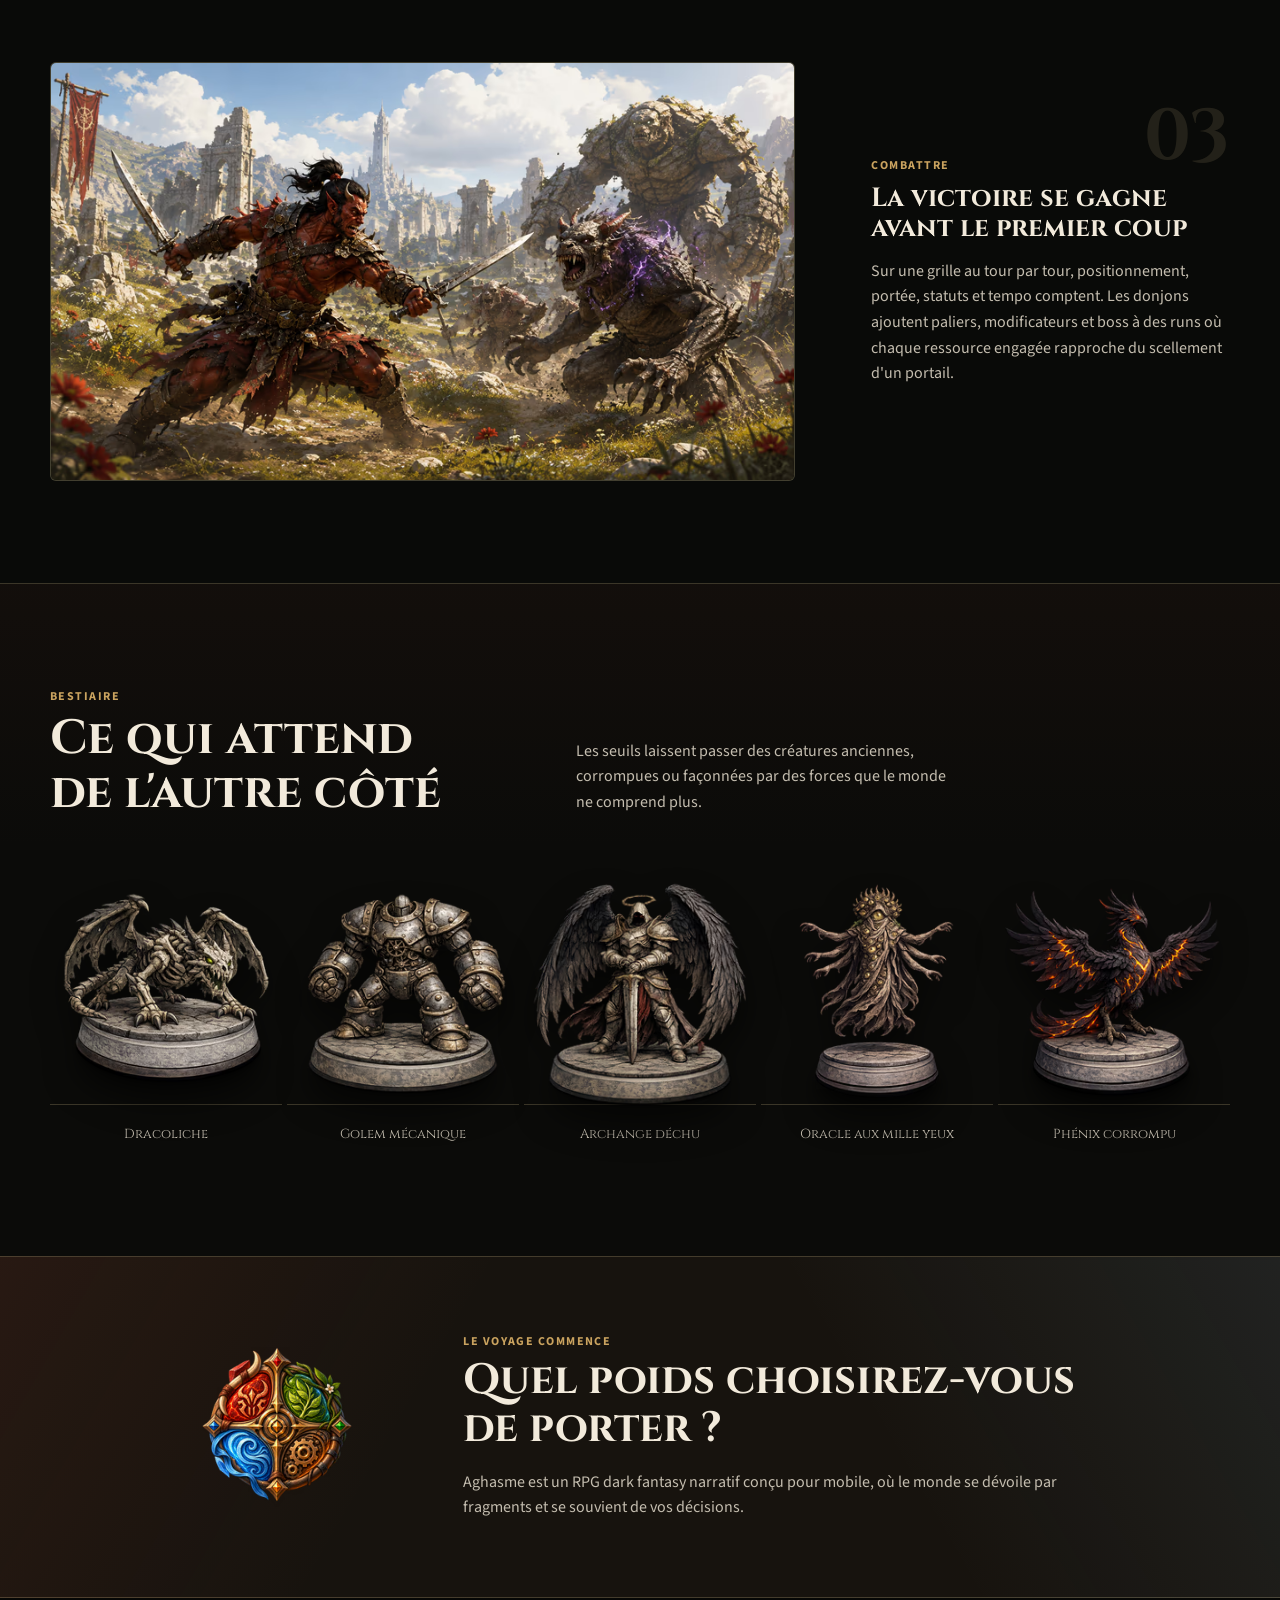
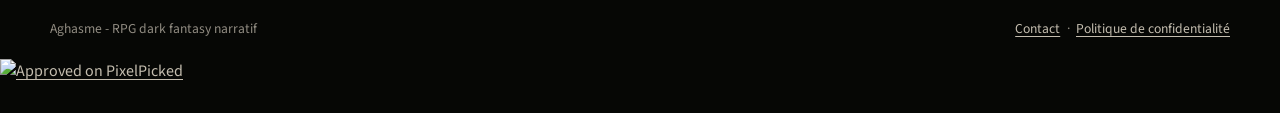
==== commit 069ee21f: "Improve description of game" ====
--- a/index.html
+++ b/index.html
@@ -5,6 +5,7 @@
     <meta name="viewport" content="width=device-width, initial-scale=1.0" />
     <title>Aghasme - RPG dark fantasy narratif</title>
     <meta name="description" content="Aghasme est un RPG narratif dark fantasy sur mobile : exploration, choix, clans, combats tactiques et portails à sceller." />
+    <link rel="canonical" href="https://aghasme.fr/" />
     <link rel="icon" href="./assets/favicon.ico" sizes="any" />
     <link rel="preconnect" href="https://fonts.googleapis.com" />
     <link rel="preconnect" href="https://fonts.gstatic.com" crossorigin />
@@ -43,7 +44,7 @@
         <p class="eyebrow">RPG narratif mobile</p>
         <h1>Aghasme</h1>
         <p class="hero-tagline">Scellez les portails.<br />Portez le poids du monde.</p>
-        <p class="lead">Explorez une terre fracturée, choisissez vos alliances et affrontez ce qui cherche à franchir les seuils.</p>
+        <p class="lead">Aghasme est une application mobile de jeu de rôle narratif dark fantasy. Explorez une terre fracturée, choisissez vos alliances, livrez des combats tactiques et sauvegardez votre progression avec Google Play Jeux.</p>
         <div class="hero-actions">
           <a
             class="btn btn-store"
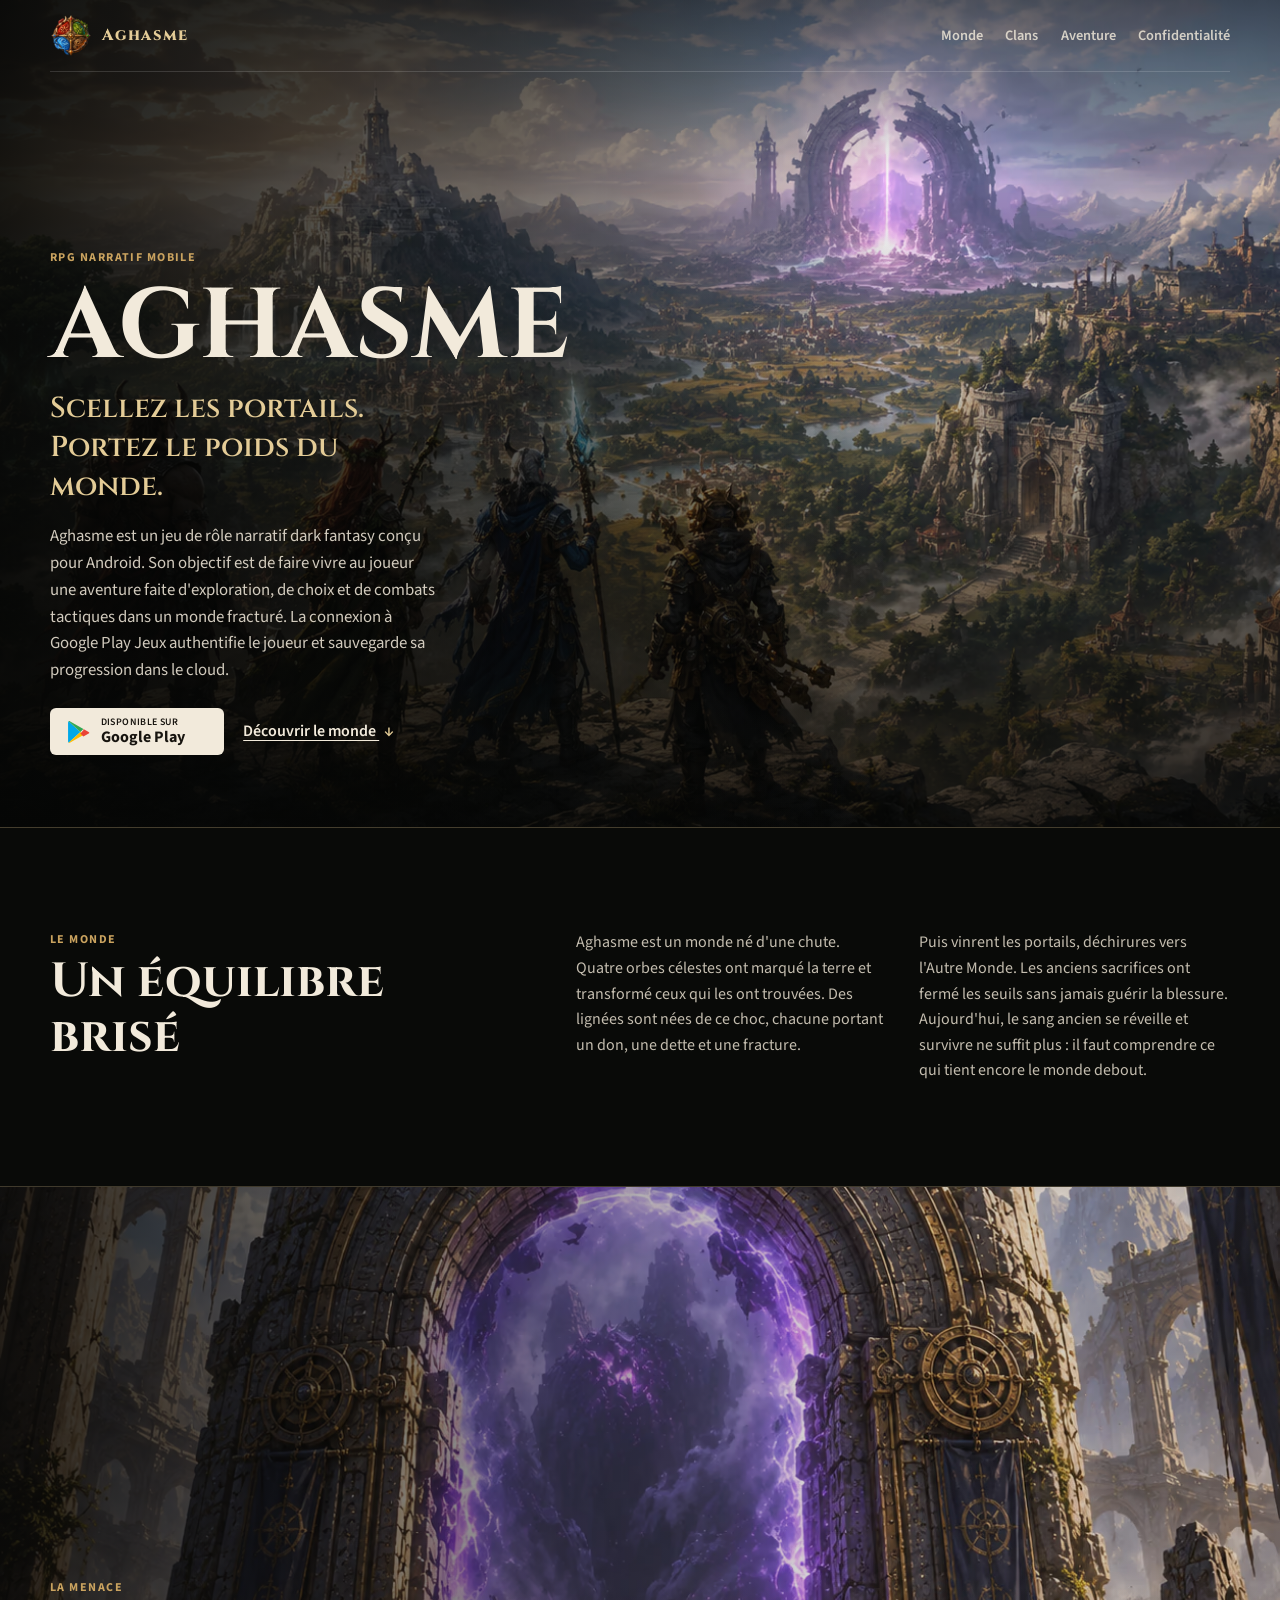
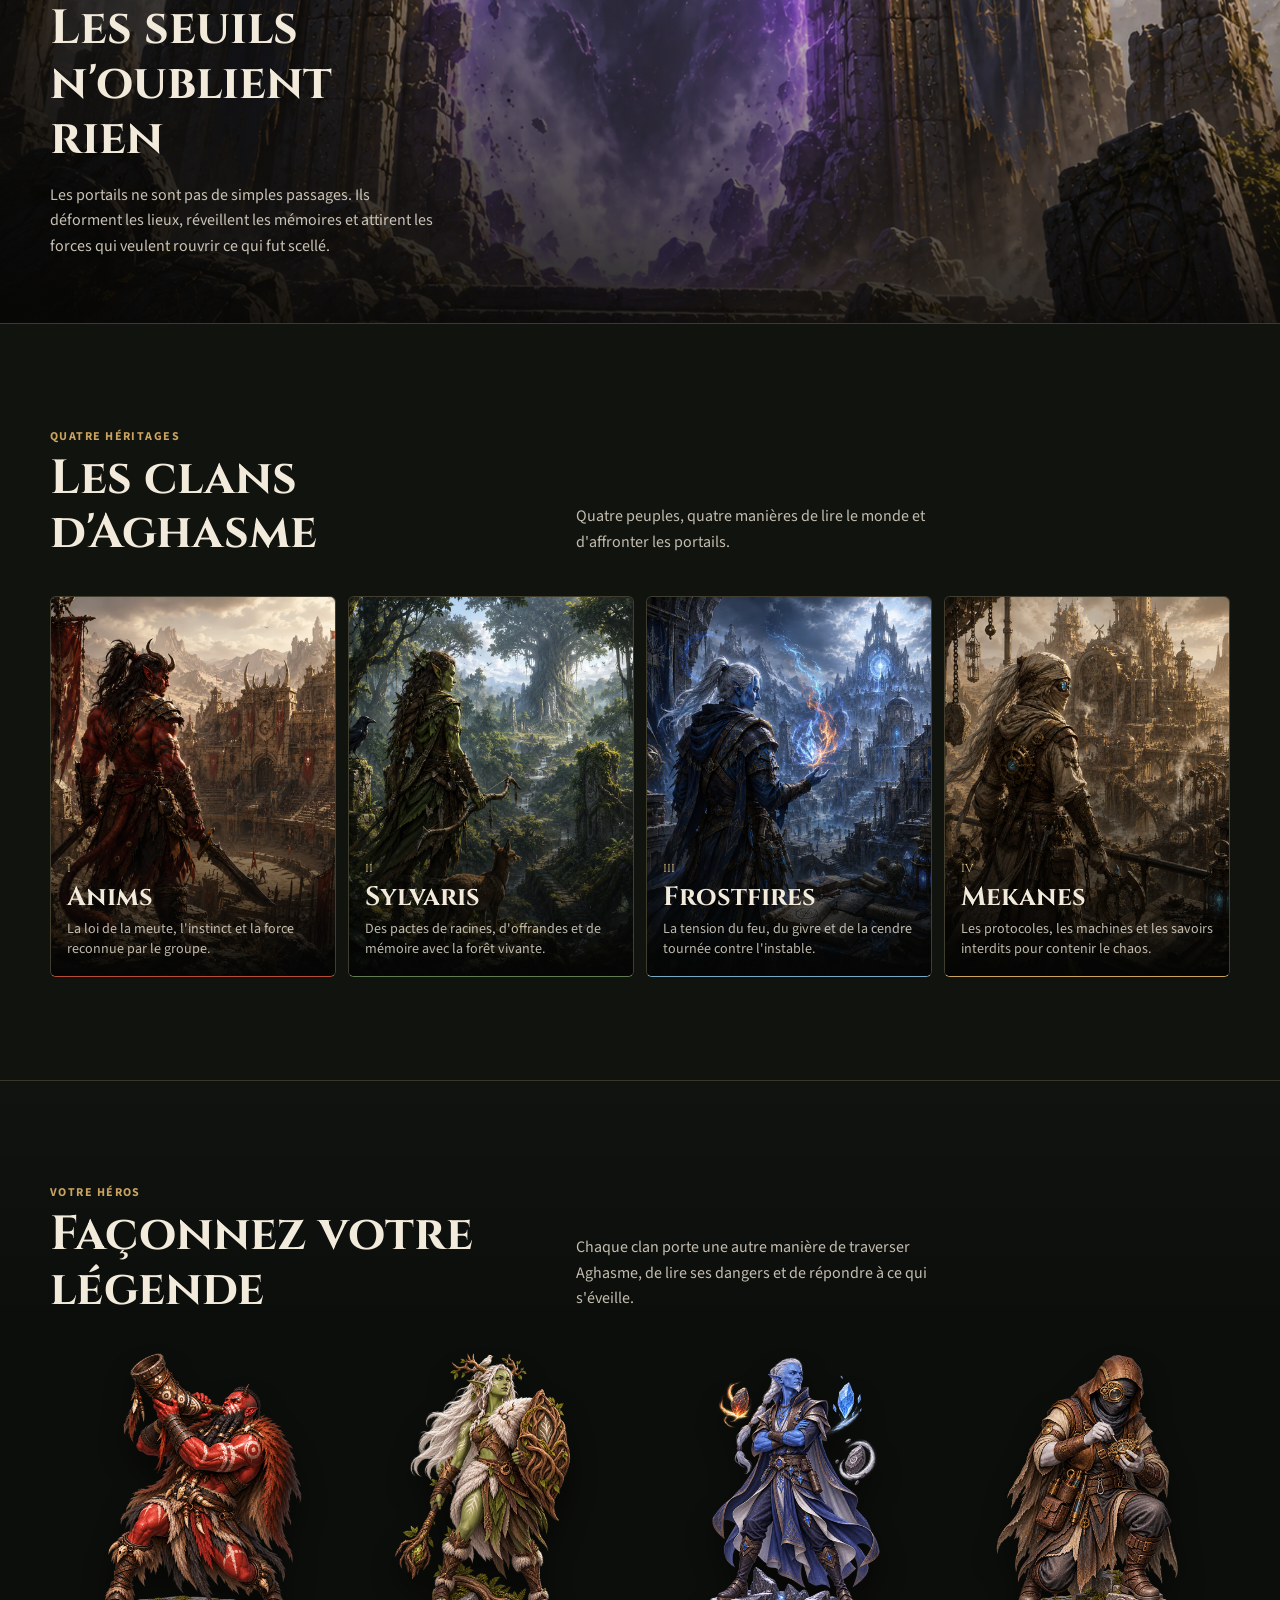
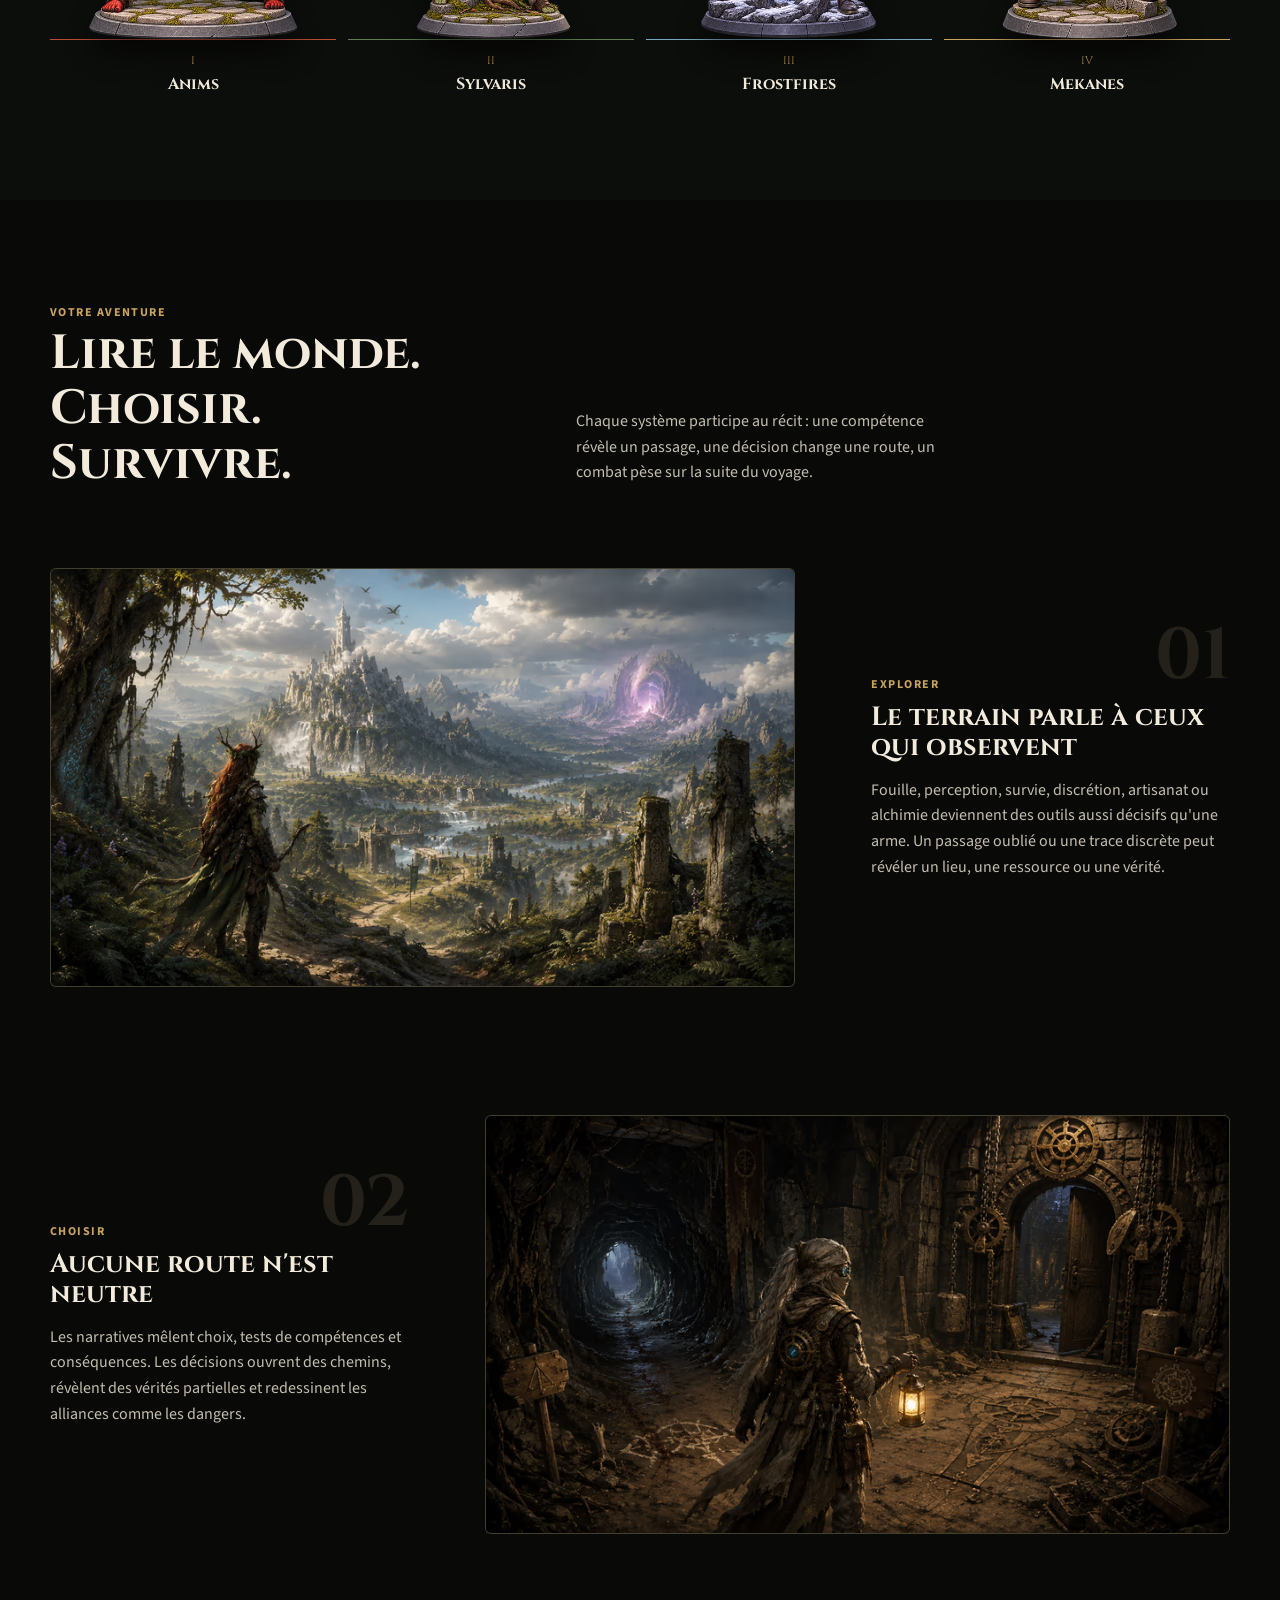
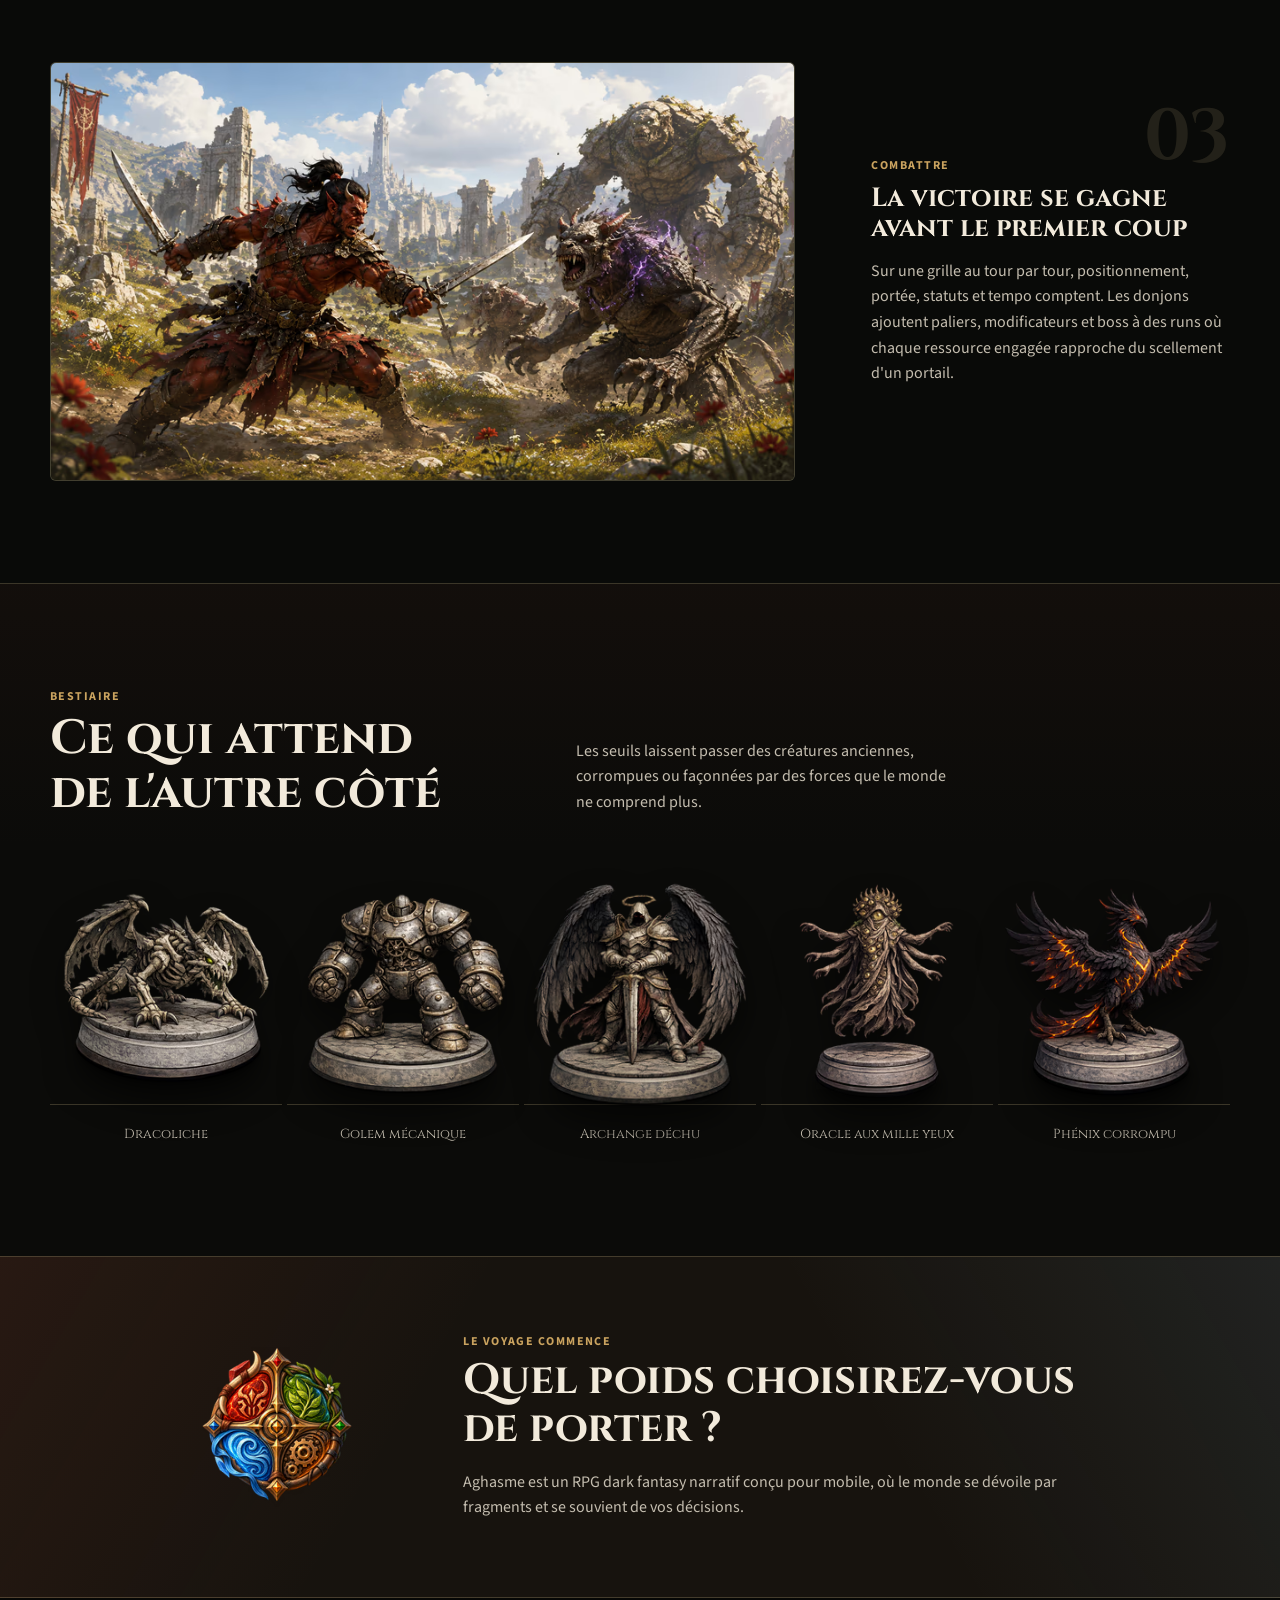
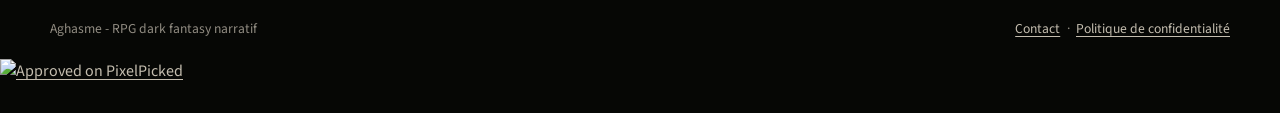
==== commit 6fbc35d4: "Continue to improve brand for google console" ====
--- a/index.html
+++ b/index.html
@@ -3,8 +3,14 @@
   <head>
     <meta charset="UTF-8" />
     <meta name="viewport" content="width=device-width, initial-scale=1.0" />
-    <title>Aghasme - RPG dark fantasy narratif</title>
-    <meta name="description" content="Aghasme est un RPG narratif dark fantasy sur mobile : exploration, choix, clans, combats tactiques et portails à sceller." />
+    <title>Aghasme</title>
+    <meta name="description" content="Aghasme est un jeu de rôle narratif dark fantasy pour Android. Explorez un monde fracturé, combattez et sauvegardez votre progression avec Google Play Jeux." />
+    <meta name="application-name" content="Aghasme" />
+    <meta property="og:type" content="website" />
+    <meta property="og:site_name" content="Aghasme" />
+    <meta property="og:title" content="Aghasme" />
+    <meta property="og:description" content="Aghasme est un jeu de rôle narratif dark fantasy pour Android. La connexion à Google Play Jeux authentifie le joueur et sauvegarde sa progression dans le cloud." />
+    <meta property="og:url" content="https://aghasme.fr/" />
     <link rel="canonical" href="https://aghasme.fr/" />
     <link rel="icon" href="./assets/favicon.ico" sizes="any" />
     <link rel="preconnect" href="https://fonts.googleapis.com" />
@@ -30,7 +36,7 @@
             <source type="image/webp" srcset="./assets/responsive/icon-96.webp" />
             <img src="./assets/icon.png" alt="" width="42" height="42" />
           </picture>
-          <span>AGHASME</span>
+          <span>Aghasme</span>
         </a>
         <div class="nav-links">
           <a href="#monde">Monde</a>
@@ -44,7 +50,7 @@
         <p class="eyebrow">RPG narratif mobile</p>
         <h1>Aghasme</h1>
         <p class="hero-tagline">Scellez les portails.<br />Portez le poids du monde.</p>
-        <p class="lead">Aghasme est une application mobile de jeu de rôle narratif dark fantasy. Explorez une terre fracturée, choisissez vos alliances, livrez des combats tactiques et sauvegardez votre progression avec Google Play Jeux.</p>
+        <p class="lead">Aghasme est un jeu de rôle narratif dark fantasy conçu pour Android. Son objectif est de faire vivre au joueur une aventure faite d'exploration, de choix et de combats tactiques dans un monde fracturé. La connexion à Google Play Jeux authentifie le joueur et sauvegarde sa progression dans le cloud.</p>
         <div class="hero-actions">
           <a
             class="btn btn-store"
